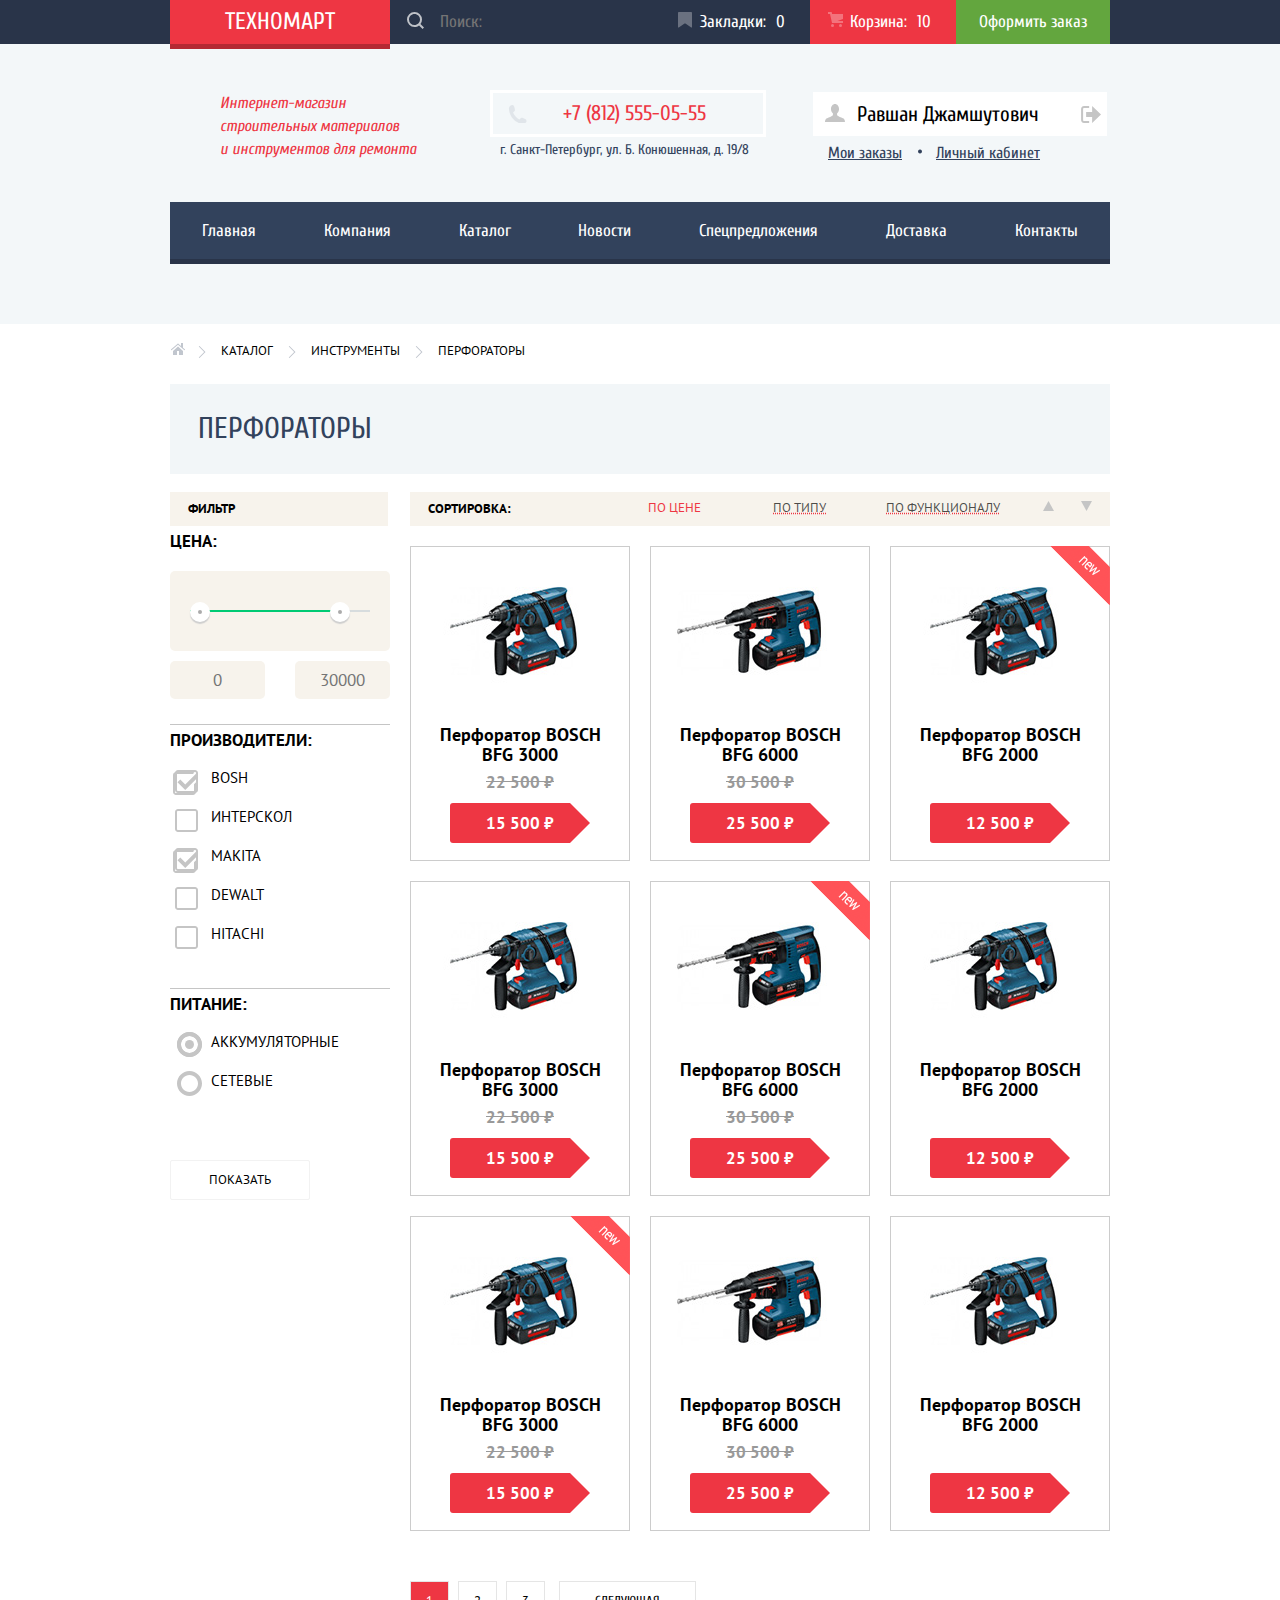
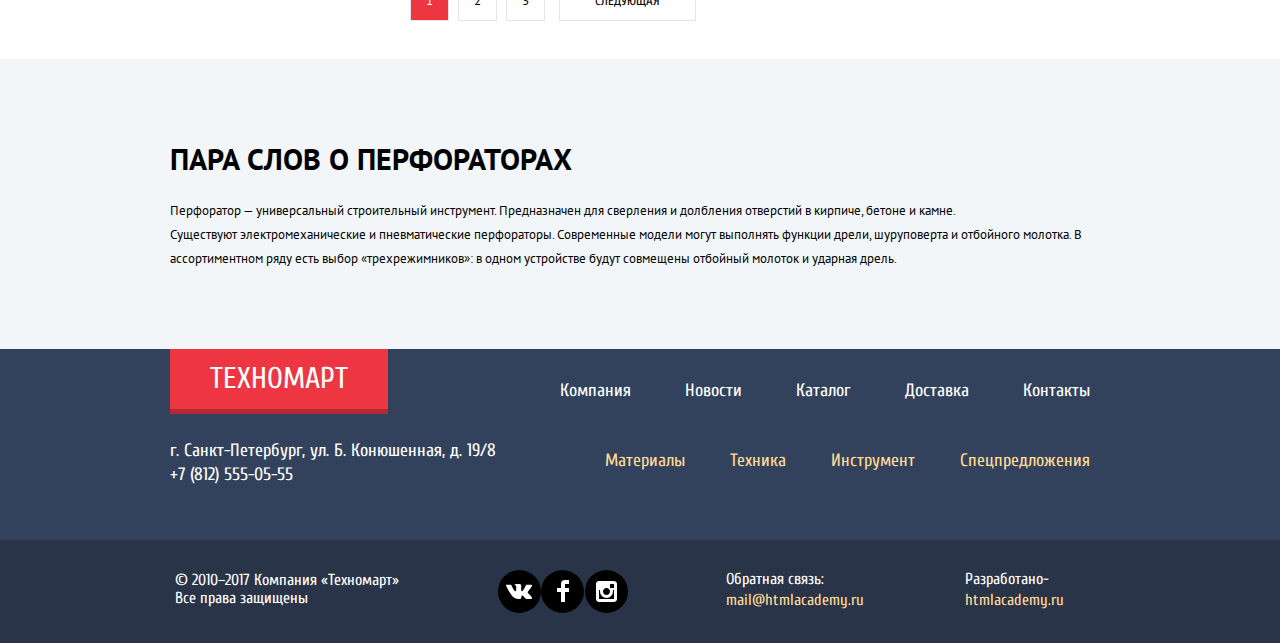
==== catalog.html @ 8fd10f09 "Примерная микросетка" ====
<!DOCTYPE html>
<html lang="ru">
  <head>
    <meta charset="utf-8">
    <title>HTML Academy: Техномарт</title>
    <link href="https://fonts.googleapis.com/css?family=PT+Sans:400,700&subset=cyrillic" rel="stylesheet">
    <link href="https://fonts.googleapis.com/css?family=Cuprum:400,400i,700&subset=cyrillic" rel ="stylesheet">
    <link href="css/normalize.css" rel="stylesheet">
    <link href="css/style.css" rel="stylesheet">
  </head>
  <body>
    <header class="main-header">
      <div class="main-user-navigation">
        <div class="container">
          <div class="main-user-navigation-wrapper">
            <a class="button-logo" href="index.html">Техномарт</a>
            <div class="header-search">
              <form class="user-search" action="https://echo.htmlacademy.ru" method="post">
                <input type="search" name="search" placeholder="Поиск:">
                <button class="search-button" type="submit">
                  <span class="visually-hidden"> Найти</span>
                  <svg xmlns="http://www.w3.org/2000/svg" width="17" height="17" viewBox="0 0 17 17">
                    <path fill="#ffffff" d="M17 15.586l-3.542-3.542A7.465 7.465 0 0 0 15 7.5 7.5 7.5 0 1 0 7.5 15c1.71 0 3.282-.579 4.544-1.542L15.586 17 17 15.586zM2 7.5C2 4.467 4.467 2 7.5 2 10.532 2 13 4.467 13 7.5c0 3.032-2.468 5.5-5.5 5.5A5.506 5.506 0 0 1 2 7.5z"/>
                  </svg>
                </button>         
              </form>
            </div>
            <ul class="user-navigation">
              <li><a class="bookmark" href="#">Закладки:</a></li>
              <li><a class="basket main-basket" href="#">Корзина:</a></li>
              <li><a class="checkout" href="#">Оформить заказ</a></li>
            </ul>
          </div>
        </div>
      </div>
      <div class="container">
        <div class="main-navigation">
          <div class="wrapper">
            <p class="score-title">
              Интернет-магазин строительных материалов<br> и инструментов для ремонта
            </p>
          </div>
          <div class="score-contacts">
            <p class="phone">
              <span>+7 (812) 555-05-55</span>
            </p>
            <p class="address">
              г. Санкт-Петербург, ул. Б. Конюшенная, д. 19/8
            </p>
          </div>
          <div class="user">
            <h2 class="visually-hidden">Личный профиль</h2>
            <div class="user-login">
              <a class="profile" href="#">
              	<span class="icon-profile">
	              	<svg xmlns="http://www.w3.org/2000/svg" width="20" height="18" viewBox="0 0 20 18">
	              		<path fill="#c5c5c5" d="M17.881 14.166c-2.144-.735-4.256-1.666-5.207-2.39-.657-.501-.77-1.618-.517-2.415 1.118-.903 1.864-2.477 
                    1.864-4.278C14.021 2.276 12.221 0 10 0S5.979 2.276 5.979 5.083c0 1.801.746 3.374 1.863 4.277.253.798.141 1.915-.517 
                    2.416-.95.724-3.063 1.654-5.207 2.39S0 18 0 18h20s.025-3.099-2.119-3.834z"/>
	              	</svg>
                </span>
            	  Равшан Джамшутович
        	    </a>
	            <a class="output-profile" href="#">
	              	<span class="visually-hidden">Выход из профиля</span>
	              	<svg xmlns="http://www.w3.org/2000/svg" width="21" height="17" viewBox="0 0 21 17"><g fill="#c5c5c5"><path fill="#c5c5c5" d="M21 8.5L12.125 0v6h-6v5h6v6z"/><path fill="#c5c5c5" d="M3.106 13.952V3.048c.018-.376.171-1.057 1.01-1.057h5.027V0H4.116C1.938 0 1.112 1.81 1.087 3.027v10.946C1.112 15.189 1.938 17 4.116 17h5.027v-1.99H4.116c-.839 0-.992-.683-1.01-1.058z"/></g>
	              	</svg>
	            </a>
	            <ul class="orders">
	              <li class="main-orders"><a href="#">Мои заказы</a></li>
	              <li class="user-cab"><a href="#">Личный кабинет</a></li>
	            </ul>
            </div>
          </div>
        </div>
        <nav>
          <ul class="site-navigation">
            <li><a href="index.html">Главная</a></li>
            <li><a href="#">Компания</a></li>
            <li><a href="catalog.html">Каталог</a></li>
            <li><a href="#">Новости</a></li>
            <li><a href="#">Спецпредложения</a></li>
            <li><a href="#">Доставка</a></li>
            <li><a href="#">Контакты</a></li>
          </ul>
        </nav>
      </div>
    </header>
    <main class="base">
      <div class="container">
        <ul class="breadcrumbs">
          <li>
          	<a class="icon" href="index.html">
          		<span class="visually-hidden">Главная</span>
          		<svg xmlns="http://www.w3.org/2000/svg" width="15" height="12" viewBox="0 0 15 12"><g fill="#C1C6CE"><path d="M3 8v4h4V8h2v4h4V8L8 3.516z"/><path d="M14.831 6.365L13 4.751V0h-2v2.987L8.332.635c-.02-.017-.043-.023-.064-.037a.465.465 0 0 0-.08-.047.551.551 0 0 0-.095-.024C8.062.521 8.032.515 8 .515c-.031 0-.061.006-.092.012a.46.46 0 0 0-.095.025c-.028.011-.053.029-.08.046-.021.014-.045.02-.064.037l-6.498 5.73a.501.501 0 0 0 .33.875.497.497 0 0 0 .331-.125L8 1.677l6.169 5.438a.501.501 0 0 0 .662-.75z"/></g>
          		</svg>
          	</a>
          </li>
          <li>
          	<span>
          		<svg xmlns="http://www.w3.org/2000/svg" width="8" height="12" viewBox="0 0 8 12">
          			<path fill="#C1C6CE" d="M7.237 5.642L1.729.133a.506.506 0 1 0-.716.716L6.163 6l-5.151 5.15a.507.507 0 0 0 
                .716.717l5.509-5.509a.504.504 0 0 0 0-.716z"/>
          		</svg>
          	</span>
          </li>
          <li><a href="catalog.html">Каталог</a></li>
          <li>
          	<span>
          		<svg xmlns="http://www.w3.org/2000/svg" width="8" height="12" viewBox="0 0 8 12">
          			<path fill="#C1C6CE" d="M7.237 5.642L1.729.133a.506.506 0 1 0-.716.716L6.163 6l-5.151 5.15a.507.507 0 0 0 .716.717l5.509-5.509a.504.504 0 0 0 0-.716z"/>
          		</svg>
          	</span>
          </li>
          <li><a href="#">Инструменты</a></li>
          <li>
          	<span>
          		<svg xmlns="http://www.w3.org/2000/svg" width="8" height="12" viewBox="0 0 8 12">
          			<path fill="#C1C6CE" d="M7.237 5.642L1.729.133a.506.506 0 1 0-.716.716L6.163 6l-5.151 5.15a.507.507 0 0 0 .716.717l5.509-5.509a.504.504 0 0 0 0-.716z"/>
          		</svg>
          	</span>
          </li>
          <li class="breadcrumbs-current"><a>Перфораторы</a></li>
        </ul>
        <h1 class="page-title">Перфораторы</h1>
        <section class="sort">
          <h2 class="title-filter">Фильтр</h2>
          <div class="sort-wrapper">
	          <h2 class="title-sort">Сортировка:</h2>
	          <ul class="sort-items">
	            <li class="sort-item current price">По цене</li>
	            <li><a class="sort-item type" href="#">По типу</a></li>
	            <li><a class="sort-item funct" href="#">По функционалу</a></li>
	          </ul>
	          <div class="button-wrapper">
		          <a class="button-back" href="#">
		          	<span class="visually-hidden">По убыванию</span>
		          	<svg xmlns="http://www.w3.org/2000/svg" width="11" height="10" viewBox="0 0 11 10">
		          		<path fill="#c5c5c5" d="M5.5 0L0 10h11z"/>
		          	</svg>
		          </a>
		          <a class="button-next" href="#">
		          	<span class="visually-hidden">По возрастанию</span>
		          	<svg xmlns="http://www.w3.org/2000/svg" width="11" height="10" viewBox="0 0 11 10">
		          		<path fill="#c5c5c5" d="M5.5 10L0 0h11"/>
		          	</svg>
		          </a>
	          </div>
          </div>
        </section>
        <div class="catalog-item-columns">
          <section class="filters">
            <h2 class="visually-hidden">Выбор параметров</h2>
            <form action="https://echo.htmlacademy.ru" method="post">
              <fieldset class="filter-item price">
                <legend>Цена:</legend>
                <div class="range-filter">
                  <div class="range-controls">
                    <div class="scale">
                      <div class="bar" style="margin-left: 0%; width: 80%"></div>
                    </div>
                    <div class="toggle toggle-min"></div>
                    <div class="toggle toggle-max"></div>
                  </div>
                  <div class="price-controls">
                    <label class="min-price"><span class="visually-hidden">от</span><input name="min-price" type="text" placeholder="0"></label>
                    <label class="max-price"><span class="visually-hidden">до</span><input name="max-price" type="text" placeholder="30000"></label>
                  </div>
                </div>
              </fieldset>            
              <fieldset class="filter-item brand">
      					<legend>Производители:</legend>
      					<ul class="filter-brand">
        					<li class="filter-option">
        					  <input class="visually-hidden filter-input filter-input-checkbox " type="checkbox" name="bosh" id="filter-bosh" checked>
        					  <label class="checkbox" for="filter-bosh">Bosh</label>
        					</li>
        					<li class="filter-option">
        					  <input class="visually-hidden filter-input filter-input-checkbox " type="checkbox" name="interscol" id="filter-interscol">
        					  <label class="checkbox" for="filter-interscol">Интерскол</label>
        					</li>
        					<li class="filter-option">
        					  <input class="visually-hidden filter-input filter-input-checkbox " type="checkbox" name="makita" id="filter-makita" checked>
        					  <label class="checkbox" for="filter-makita">Makita</label>
        					</li>
        					<li class="filter-option">
        					  <input class="visually-hidden filter-input filter-input-checkbox " type="checkbox" name="dewalt" id="filter-dewalt">
        					  <label class="checkbox" for="filter-dewalt">Dewalt</label>
        					</li>
        					<li class="filter-option">
        					  <input class="visually-hidden filter-input filter-input-checkbox " type="checkbox" name="hitachi" id="filter-hitachi">
        					  <label class="checkbox" for="filter-hitachi">Hitachi</label>
        					</li>
      					</ul>
    				  </fieldset>
    				  <fieldset class="filter-item">
      					<legend>Питание:</legend>
      					<ul>
        					<li class="filter-option">
        					  <input class="visually-hidden filter-input filter-input-radio" type="radio" name="product-group" value="battery" id="filter-battery" checked>
        					  <label class="radio" for="filter-battery">Аккумуляторные</label>
        					</li>
        					<li class="filter-option">
        					  <input class="visually-hidden filter-input filter-input-radio" type="radio" name="product-group" value="supply" id="filter-supply">
        					  <label class="radio" for="filter-supply">Сетевые</label>
        					</li>
      					</ul>
      					<input class="filter-submit" type="submit" name="send" value="Показать">
    					</fieldset>
            </form>
          </section>      
          <section class="catalog">
            <h2 class="visually-hidden">Список товаров</h2>
            <div class="catalog-items inner">
              <div class="catalog-item">
                <div class="actions">
                    <a href="#" class="buy">Купить</a>
                    <a href="#" class="bookmark">В закладки</a>
                </div>
                <div class="image"><img width="218" height="168" src="img/produkt-1.jpg" alt="Перфоратор BOSCH BFG 3000"></div>
                <div class="title">Перфоратор BOSCH BFG 3000</div>
                <div class="discount">22 500 ₽</div>
                <div class="price">15 500 ₽</div>
              </div>
              <div class="catalog-item">
                <div class="actions">
                    <a href="#" class="buy">Купить</a>
                    <a href="#" class="bookmark">В закладки</a>
                </div>
                <div class="image"><img width="218" height="168" src="img/produkt-2.jpg" alt="Перфоратор BOSCH BFG 6000"></div>
                <div class="title">Перфоратор BOSCH BFG 6000</div>
                <div class="discount">30 500 ₽</div>
                <div class="price">25 500 ₽</div>
              </div>
              <div class="catalog-item last">
                <div class="flag flag-new"><span class="visually-hidden">Новинка</span></div>
                <div class="actions">
                    <a href="#" class="buy">Купить</a>
                    <a href="#" class="bookmark">В закладки</a>
                </div>
                <div class="image"><img width="218" height="168" src="img/produkt-1.jpg" alt="Перфоратор BOSCH BFG 2000"></div>
                <div class="title">Перфоратор BOSCH BFG 2000</div>
                <div class="discount"><span class="visually-hidden">30 500 ₽</span></div>
                <div class="price">12 500 ₽</div>
              </div>
              <div class="catalog-item">
                <div class="actions">
                    <a href="#" class="buy">Купить</a>
                    <a href="#" class="bookmark">В закладки</a>
                </div>
                <div class="image"><img width="218" height="168" src="img/produkt-1.jpg" alt="Перфоратор BOSCH BFG 3000"></div>
                <div class="title">Перфоратор BOSCH BFG 3000</div>
                <div class="discount">22 500 ₽</div>
                <div class="price">15 500 ₽</div>
              </div>
              <div class="catalog-item">
                <div class="flag flag-new"><span class="visually-hidden">Новинка</span></div>
                <div class="actions">
                    <a href="#" class="buy">Купить</a>
                    <a href="#" class="bookmark">В закладки</a>
                </div>
                <div class="image"><img width="218" height="168" src="img/produkt-2.jpg" alt="Перфоратор BOSCH BFG 6000"></div>
                <div class="title">Перфоратор BOSCH BFG 6000</div>
                <div class="discount">30 500 ₽</div>
                <div class="price">25 500 ₽</div>
              </div>
              <div class="catalog-item last">
                <div class="actions">
                    <a href="#" class="buy">Купить</a>
                    <a href="#" class="bookmark">В закладки</a>
                </div>
                <div class="image"><img width="218" height="168" src="img/produkt-1.jpg" alt="Перфоратор BOSCH BFG 2000"></div>
                <div class="title">Перфоратор BOSCH BFG 2000</div>
                <div class="discount"><span class="visually-hidden">30 500 ₽</span></div>
                <div class="price">12 500 ₽</div>
              </div>
              <div class="catalog-item">
                <div class="flag flag-new"><span class="visually-hidden">Новинка</span></div>
                <div class="actions">
                    <a href="#" class="buy">Купить</a>
                    <a href="#" class="bookmark">В закладки</a>
                </div>
                <div class="image"><img width="218" height="168" src="img/produkt-1.jpg" alt="Перфоратор BOSCH BFG 3000"></div>
                <div class="title">Перфоратор BOSCH BFG 3000</div>
                <div class="discount">22 500 ₽</div>
                <div class="price">15 500 ₽</div>
              </div>
              <div class="catalog-item">
                <div class="actions">
                    <a href="#" class="buy">Купить</a>
                    <a href="#" class="bookmark">В закладки</a>
                </div>
                <div class="image"><img width="218" height="168" src="img/produkt-2.jpg" alt="Перфоратор BOSCH BFG 6000"></div>
                <div class="title">Перфоратор BOSCH BFG 6000</div>
                <div class="discount">30 500 ₽</div>
                <div class="price">25 500 ₽</div>
              </div>
              <div class="catalog-item last">
                <div class="actions">
                    <a href="#" class="buy">Купить</a>
                    <a href="#" class="bookmark">В закладки</a>
                </div>
                <div class="image"><img width="218" height="168" src="img/produkt-1.jpg" alt="Перфоратор BOSCH BFG 2000"></div>
                <div class="title">Перфоратор BOSCH BFG 2000</div>
                <div class="discount"><span class="visually-hidden">30 500 ₽</span></div>
                <div class="price">12 500 ₽</div>
              </div>
              <div class="pagination">
                <h2 class="visually-hidden">Номера страниц</h2>
                <ul class="pagination-list">
                  <li class="pagination-item pagination-item-current"><a>1</a></li>
                  <li class="pagination-item"><a href="#">2</a></li>
                  <li class="pagination-item"><a href="#">3</a></li>
                  <li class="pagination-item button"><a href="#">Следующая</a></li>
                </ul>
              </div>
            </div>
          </section>
        </div>
      </div>

      <section class="info-tools">
        <div class="container">
          <h2 class="title-info-tools">Пара слов о перфораторах</h2>
          <p>Перфоратор — универсальный строительный инструмент. Предназначен для сверления и долбления отверстий в кирпиче, бетоне и камне.<br>
              Существуют электромеханические и пневматические перфораторы. Современные модели могут выполнять функции дрели, шуруповерта и отбойного молотка. В<br> 
              ассортиментном ряду есть выбор «трехрежимников»: в одном устройстве будут совмещены отбойный молоток и ударная дрель.
          </p>
        </div>
      </section>
    </main>

    <footer class="main-footer">
      <div class="container">
        <div class="footer-navigation">
          <div class="footer-wrapper">
            <a class="button-logo footer">Техномарт</a>
            <ul class="footer-site-navigation">
              <li><a href="#">Компания</a></li>
              <li><a href="#">Новости</a></li>
              <li><a href="catalog.html">Каталог</a></li>
              <li><a href="#">Доставка</a></li>
              <li><a href="#">Контакты</a></li>
            </ul>
          </div>
          <div class="footer-wrapper">
            <p class="footer-contacts">
              г. Санкт-Петербург, ул. Б. Конюшенная, д. 19/8<br>
              +7 (812) 555-05-55
            </p>
            <ul class="footer-catalog-navigation">
              <li><a href="#">Материалы</a></li>
              <li><a href="#">Техника</a></li>
              <li><a href="#">Инструмент</a></li>
              <li><a href="#">Спецпредложения</a></li>
            </ul>
          </div>
        </div>
      </div>
      <div class="footer-item">
        <div class="container">
          <div class="footer-index-columns">
            <div class="footer-copyright">
              <p>© 2010–2017 Компания «Техномарт»<br>
                Все права защищены
              </p>
            </div>
            <div class="footer-social">
              <ul>
                <li>
                  <a class="social-button" href="#"><span class="visually-hidden">Вконтакте</span>
                    <svg xmlns="http://www.w3.org/2000/svg" width="26" height="15" viewBox="0 0 26 15"><path fill="#FFF" d="M16.138 11.51c.956-.309 2.18 2.04 3.483 2.939.978.681 1.727.534 1.727.534l3.473-.05s1.815-.112.957-1.554c-.071-.12-.503-1.069-2.585-3.022-2.177-2.043-1.882-1.712.739-5.244 1.597-2.153 2.236-3.468 2.036-4.028-.192-.539-1.365-.399-1.365-.399L20.69.713c-.381.001-.704.119-.851.515-.003.004-.621 1.666-1.445 3.079-1.741 2.989-2.436 3.148-2.724 2.961-.661-.433-.494-1.737-.494-2.664 0-2.897.432-4.105-.846-4.417-.427-.104-.739-.172-1.828-.182-1.392-.021-2.574 0-3.244.329-.445.223-.786.712-.579.74.26.035.843.16 1.155.586.401.552.389 1.789.389 1.789s.229 3.411-.54 3.834c-.528.29-1.25-.302-2.803-3.016-.793-1.388-1.392-2.922-1.392-2.922s-.116-.285-.326-.441c-.25-.185-.6-.244-.6-.244L.848.684S.29.7.085.946c-.182.218-.015.668-.015.668s2.909 6.881 6.203 10.347c3.02 3.182 6.452 2.971 6.452 2.971h1.555s.469-.054.709-.312c.224-.24.214-.691.214-.691s-.031-2.109.935-2.419z"/></svg>
                  </a>
                </li>
                <li>
                  <a class="social-button" href="#"><span class="visually-hidden">Фейсбук</span>
                    <svg xmlns="http://www.w3.org/2000/svg" width="12" height="22" viewBox="0 0 12 22"><path fill="#FFF" d="M12 4V0H8a4 4 0 0 0-4 4v4H0v4h4v10h4V12h4V8H8V4h4z"/></svg>
                  </a>
                </li>
                <li>
                  <a class="social-button" href="#"><span class="visually-hidden">Инстаграм</span>
                    <svg xmlns="http://www.w3.org/2000/svg" width="21" height="21" viewBox="0 0 21 21"><path fill="#FFF" d="M18 0H3C1.35 0 0 1.35 0 3v15c0 1.65 1.35 3 3 3h15c1.65 0 3-1.35 3-3V3c0-1.65-1.35-3-3-3zm-7.5 7c1.93 0 3.5 1.57 3.5 3.5S12.43 14 10.5 14 7 12.43 7 10.5 8.57 7 10.5 7zM18 18H3V9h1.181A6.504 6.504 0 0 0 4 10.5a6.5 6.5 0 1 0 13 0 6.45 6.45 0 0 0-.181-1.5H18v9zm0-11h-4V3h4v4z"/></svg>
                  </a>
                </li>
              </ul>
            </div>
            <div class=" footer-feedback">
              <span>Обратная связь:</span>
              <a href="mail@htmlacademy.ru">mail@htmlacademy.ru</a>
            </div>
            <div class="footer-develop">
              <span>Разработано-</span>
              <a href="htmlacademy.ru">htmlacademy.ru</a>
            </div>
          </div>
        </div>
      </div>
    </footer>
      <section class="modal modal-choice">
      	<div class="modal-choice-wrapper">
	        <h2 class="title-choice">Товар добавлен в корзину</h2>
	        <div class="modal-choice-button">
	          <a class="button check" href="#">Оформить заказ</a>
	          <a class="button continue" href="#">Продолжить покупки</a>
	        </div>
        </div>
        <button class="modal-close" type="button">
          <span class="visually-hidden">Закрыть</span>
        </button>
      </section>
  </body>
</html>
---- css/style.css ----
body {
  margin: 0;
  padding: 0;
  font-family: "PT Sans",Arial, sans-serif;
  font-size: 13px;
  line-height: 24px;
  color: #000000;
  font-weight: 400;
  font-style: normal;
  background-color: #ffffff;
}

a {
  text-decoration: none;
  color: #ffffff;
}

img {
  max-width: 100%;
  height: auto;
}

.button {
  font-family: "Cuprum", Arial, sans-serif;
  font-weight: 400;
  font-style: normal;
  font-size: 14px;
  line-height: 18px;
  text-transform: uppercase;
  background-color: rgb(238, 54, 67);
  color: #ffffff;
}

.button:hover,
.button:focus {
 background-color: rgb(202, 44, 55);
}

.button:active {
  background-color: rgb(186, 39, 50);
}

.visually-hidden:not(:focus):not(:active),
input[type="checkbox"].visually-hidden,
input[type="radio"].visually-hidden {
  position: absolute;
  width: 1px;
  height: 1px;
  margin: -1px;
  border: 0;
  padding: 0;
  white-space: nowrap;
  clip-path: inset(100%);
  clip: rect(0 0 0 0);
  overflow: hidden;
}

.main-header {
  display: flex;
  flex-wrap: wrap;
  font-family: "Cuprum", Arial, sans-serif;
  font-weight: 400;
  font-style: normal;
  background-color: rgb(243, 247, 249);
  width: 100%;
}

.main-user-navigation {
  background-color: rgb(41, 52, 73);
  width: 100%;
  margin-bottom: 10px;
}

.container {
  width: 940px;
  margin: 0 auto;
  padding: 0 10px;
}

.main-user-navigation-wrapper {
  display: flex;
  justify-content: space-between;
}

.main-header ul {
  list-style: none;
}

.button-logo {
  max-width: 220px;
  margin: 0;
  padding: 10px 55px;
  font-size: 24px;
  line-height: 24px;
  color: #ffffff;
  background-color: rgb(238, 54, 67);
  box-shadow: 0 5px 0 rgb(181, 41, 51);
  vertical-align: middle;
  text-transform: uppercase;
}

.button-logo:hover,
.button-logo:focus {
  background-color: rgb(202, 44, 55);
}

.button-logo:active {
  background-color: rgb(186, 39, 50);
}

.header-search {
  display: flex;
  margin: 0;
  padding: 0;
  max-width: 270px;
  max-height: 41px;
  background-color: rgb(41, 52, 73);
  color: #ffffff; 
  cursor: pointer;
}

.user-search {
  position: relative;
  cursor: pointer;
}

.header-search input {
  position: absolute;
  top: 0;
  left: -135px;
  width: 270px;
  padding-top: 13px;
  padding-bottom: 13px;
  padding-left: 50px;
  font-size: 17px;
  line-height: 18px;
  color: #ffffff;
  background-color: rgb(41, 52, 73);
  border: none;
  box-sizing: border-box;
}

.search-button {
  position: absolute;
  top: 0;
  left: -135px;
  width: 50px;
  height: 44px;
  padding-top: 1px;
  background-color: rgb(41, 52, 73);
  border: none;
  opacity: 0.7;  
}

.search-button:hover,
.header-search input:hover {
   background-color: rgb(33, 42, 58);
   color: #ffffff;
   opacity: 1;
}

input:focus + button,
input:focus + button path,
.header-search input:focus {
  background-color: rgb(255, 255, 255);
  color: #000000;
  fill: red;
}

.user-navigation {
  display: flex;
  justify-content: space-between;
  width: 450px;
  margin: 0;
  padding: 0;
}

.user-navigation a {
  display: block;
  font-size: 17px;
  line-height: 18px;
  padding: 13px 25px;
  background-color: rgb(41, 52, 73)
  color: #ffffff;
}

.user-navigation a:hover {
  background-color: rgb(33, 42, 58)
}

.user-navigation a:active {
  opacity: 0.4;
}

.user-navigation .bookmark,
.user-navigation .basket {
  position: relative;
  padding-left: 40px;
}

.bookmark::before {
  content: "";
  position: absolute;
  top: 12px;
  left: 18px;
  width: 16px;
  height: 18px;
  background-image: url("../img/icon-bookmark.svg");
  background-repeat: no-repeat;
  background-position: 0 0;
  opacity: 0.3;
}

.bookmark:hover::before {
  opacity: 1;
}

.bookmark::after {
  content: "0";
  padding-left: 10px;
}

.basket::before {
  content: "";
  position: absolute;
  top: 12px;
  left: 18px;
  width: 16px;
  height: 18px;
  background-image: url("../img/icon-cart.svg");
  background-repeat: no-repeat;
  background-position: 0 0;
  opacity: 0.3;
}

.basket:hover::before {
  opacity: 1;
}

.basket::after {
  content: "0";
  padding-left: 10px;
}

.user-navigation .main-basket {
  background-color: rgb(238, 54, 67);
}

.user-navigation .main-basket::after {
  content: "10";
}

.user-navigation .checkout {
  padding: 13px 23px;
  background-color: rgb(99, 166, 62);
}

.user-navigation .checkout:hover,
.user-navigation .checkout:focus {
  background-color: rgb(95, 187, 45);
}

.user-navigation .checkout:active {
  opacity: 0.4;
}

.main-navigation {
  display: flex;
  justify-content: space-between;
  flex-wrap: wrap;
  margin: 0 auto;
  padding: 0; 
  margin-bottom: 40px; 
}

.wrapper,
.score-contacts,
.user {
  position: relative;
  width: 310px;
  padding: 54px 0;
}

.score-title {
  position: absolute;
  top: 2px;
  left: 30px;
  width: 210px;
  padding: 20px 20px;
  font-size: 16px;
  line-height: 23px;
  color: rgb(238, 54, 67);
  font-style: italic;
}

 .phone {
  position: absolute;
  top: 15px;
  left: 5px;
  width: 270px;
  padding: 10px 0; 
  font-size: 21px;
  line-height: 21px;
  color: rgb(238, 54, 67);
  border: 3px solid #ffffff;
}

.phone span {
  position: relative;
  width: 270px;
  padding-left: 70px;
}

.phone::before {
  content: "";
  position: absolute;
  top: 12px;
  left: 15px;
  width: 20px;
  height: 18px;
  background-image: url("../img/icon-phone.svg");
  background-repeat: no-repeat;
  background-position: 0 0;
  opacity: 0.3;
}

 .address {
  position: absolute;
  top: 70px;
  left: 15px;
  font-size: 14px;
  line-height: 24px;
  color: rgb(50, 66, 92);
}

.user a {
  font-size: 21px;
  line-height: 21px;
  color: #000000;
  background-color: #ffffff;
}

.entrance {
  position: absolute;
  top: 50px;
  right: 152px;  
}

.entrance a {
  position: relative;
  width: 120px;
  padding: 12px 21px;
  padding-left: 30px;
}

.entrance.input-profile {
  position: absolute;
  top: 16px;
  left: 15px;
  width: 21px;
  height: 17px;
}

.entrance a:hove::before,
.entrance a:focus::before {
  opacity: 0;
}

.check-in a {
  position: absolute;
  top: 34px;
  left: 162px;
  width: 110px;
  padding: 13px 20px;
}

.entrance a:hover,
.check-in a:hover,
.entrance a:focus,
.check-in a:focus {
  color: rgb(238, 54, 67);
}

.user a:active {
color: rgba(0, 0, 0, 0.7);
}

.user-login {
  position: absolute;
  top: 40px;
  left: 13px;
  width: 300px;
  padding: 10px 0;
}

.profile {
  position: relative;
  width: 300px;
  padding: 10px 0;
  padding-left: 44px;
  padding-right: 68px; 
}

.icon-profile { 
  position: absolute;
  top: 12px;
  left: 12px;
  width: 20px;
  height: 18px;
}

.output-profile {
  position: absolute;
  top: 12px;
  right: 12px;
  width: 21px;
  height: 17px;
}

.icon-profile:hover path,
.icon-profile:focus path,
.output-profile:hover path,
.output-profile:focus path, 
.input-profile:hover path,
.input-profile:focus path {
  fill: #000000;
}

.profile:hover,
.profile:focus {
  color: #000000;
}

.orders {
  position: relative;
  width: 240px;
  padding: 10px 0;
}

.main-orders {
  position: absolute;
  top: 0;
  left: 15px;
  width: 77px;
}

.main-orders a {
  position: relative;
}

.main-orders a::after {
  content: "";
  position: absolute;
  top: 5px;
  left: 90px;
  width: 4px;
  height: 5px;
  background: url("../img/point.png") no-repeat 0 0;
}

.user-cab {
  position: absolute;
  top: 0;
  left: 123px;
  width: 105px;
}

.orders a {
  font-size: 16px;
  line-height: 18px;
  text-decoration: underline;
  color: rgb(50, 66, 92);
  background-color: rgb(243, 247, 249);
}

.orders a:hover,
.orders a:focus {
  color: rgb(238, 54, 67);
}

.orders a:active {
  color: rgb(50, 66, 92);
  opacity: 0.7;
}

.site-navigation {
  display: flex;
  justify-content: space-between;
  margin-bottom: 65px;
  padding: 0;
  background-color: rgb(50, 66, 92);
  box-shadow: 0 5px 0 rgb(41, 52, 73);
}

.site-navigation a {
  display: block;
  margin: 0;
  padding: 20px 32px; 
  text-align: left;
  font-size: 17px;
  line-height: 17px;
  color: #ffffff;
}

.site-navigation a:hover,
.site-navigation a:focus {
  background-color: rgb(41, 52, 73);
}

.site-navigation a:active {
  opacity: 0.5;
}

.base {
  width: 100%;
  background-color:#ffffff;
}

.base ul {
  list-style: none;
}

.breadcrumbs {
  display: flex;
  justify-content: flex-start;
  flex-wrap: wrap;
  width: 940px;
  margin: 0 auto;
  padding: 18px 0;
}

.breadcrumbs a {
  display: block;
  padding: 0 15px;
  font-size: 13px;
  line-height: 18px;
  text-transform: uppercase;
  color: #000000;
}

.breadcrumbs .icon {
  padding-left: 0;
  padding-right: 13px;
}

.base h1 {
  margin: 0 auto;
  padding: 0;
  padding: 30px 0;
  padding-left: 28px;
  margin-bottom: 18px;
  font-family: "Cuprum", Arial, sans-serif;
  font-weight: 400;
  font-style: normal;
  font-size: 30px;
  line-height: 30px;
  color: rgb(50, 66, 92);
  text-transform: uppercase;
  background-color: rgb(242, 246, 248);
}

.catalog-item-columns {
  display: flex;
  justify-content: space-between;
  margin: 0;
  padding: 0;
}

.catalog {
  margin: 0;
  padding: 0;
  margin-bottom: 38px;
}

.catalog-items {
  display: flex;
  flex-wrap: wrap;
  width: 100%;
  margin: 0;
  padding: 0;
  background-color: #ffffff;
}

.catalog-items.inner {
  width: 700px;
  margin: 0;
  padding: 0;
  margin-top: 20px;
}

.catalog-item {
  margin: 0;
  padding: 0;
  position: relative;
  display: inline-block;
  width: 218px;
  margin-right: 20px;
  margin-bottom: 20px;
  border: 1px solid #ccc;
  line-height: 20px;
  font-weight: bold;
  text-align: center;
  background-color: #ffffff;
}

.catalog-item.last {
  margin-right: 0;
}

.catalog-item .flag {
  position: absolute;
  top: -1px;
  right: -1px;
  width: 60px;
  height: 60px;
  text-indent: -1000px;
  overflow: hidden;
   z-index: 20;
}

.catalog-item .flag-new {
  background: url("../img/flag.png") no-repeat 0 0;
}

.catalog-item .actions {
  position:absolute;
  top: 0;
  left: 0;
  width: 218px;
  height: 88px;
  padding: 40px 0;
  background-color: rgba(255, 255, 255, 0.9);
  z-index: 10;
}

.catalog-item .actions .buy,
.catalog-item .actions .bookmark {
  display: block;
  width: 129px;
  margin: 0 auto;
  margin-bottom: 7px;
  padding: 7px 0;
  border: 3px solid #63a63e;
  border-bottom-color: #367315;
  background-color: #63a63e;
  color: white;
  font-size: 14px;
  font-weight: normal;
  font-family: "Cuprum", sans-serif;
  line-height: 18px;
  text-decoration: none;
  text-transform: uppercase;
  border-radius: 3px;
}

.catalog-item .actions .bookmark {
  color: #32425c;
  background: white;
  border-bottom-color: #63a63e;
}

.catalog-item .actions {
  display: none;
}

.catalog-item:hover .actions {
  display: block;
}

.catalog-item .image {
  width: 218px;
  height: 168px;
}

.catalog-item .image img {
  max-width: 100%;
}

.catalog-item .title {
  min-height: 40px;
  padding: 0 25px;
  margin-top: 10px;
  margin-bottom: 15px;
  font-size: 18px;
  line-height: 20px;
  font-weight: 700;
}

.catalog-item .discount {
  min-height: 20px;
  margin-top: -7px;
  margin-bottom: 10px;
  font-size: 17px;
  line-height: 18px;
  font-weight: 700;
  color: #999999;
  text-decoration: line-through;
}

.catalog-item .price {
  position: relative;
  width: 80px;
  margin: 0 auto;
  margin-bottom: 17px;
  padding: 11px 30px;
  font-size: 17px;
  line-height: 18px;
  font-weight: 700;
  color: white;
  background: #ee3643;
  border-radius: 3px;
}

.catalog-item .price::after {
  content: "";
  position: absolute;
  top: 0;
  right: -20px;
  width: 0;
  height: 0;
  border: 20px solid white;
  border-left-color: #ee3643;
}

.sort {
  display: flex;
  justify-content: space-between;
  margin: 0 auto;
  padding: 0;
}

.sort h2 {
  margin: 0;
  font-size: 13px;
  line-height: 18px;
  text-transform: uppercase;
  color: #000000; 
}

.title-filter {
  width: 200px;
  margin: 0;
  padding: 8px 0;
  padding-left: 18px;
  background-color: rgb(247, 243, 236);
}

.sort-wrapper {
  display: flex;
  justify-content: space-between;
  position: relative;
  width: 700px;
  background-color: rgb(247, 243, 236);
}

.title-sort {
  margin: 0;
  padding: 8px 0;
  padding-left: 18px;
  padding-right: 105px;
}

.sort-items {
  display: flex;
  flex-wrap: wrap;
  width: 355px;
  margin: 0;
  padding: 0;
}

.sort-item {
  font-size: 13px;
  line-height: 18px;
  color: rgba(0, 0, 0, 0.7);
  text-transform: uppercase;
  text-decoration: underline;
  text-decoration-color: rgb(238, 54, 67);
  text-decoration-style: dotted;
}

.sort-item.price  {
  position: absolute;
  top: 7px;
  left: 238px; 
}

.sort-item.type {
  position: absolute;
  top: 7px;
  right: 284px;
}

.sort-item.funct {
  position: absolute;
  top: 7px;
  right: 110px;
}

.sort-item:focus,
.sort-item:hover {
  color: #000000;
}

.sort-item.current { 
  font-size: 13px;
  line-height: 18px;
  text-transform: uppercase;
  color: rgb(238, 54, 67);
  text-decoration: none;
}

.button-wrapper {
  display: flex;
  justify-content: space-around;
  width: 75px;
  padding: 3px 5px;
}

.button-wrapper a:hover path,
.button-wrapper a:focus path {
  fill: #231f20;
}

.button-wrapper a:active path {
  fill: #ee3643;
}
  
.filter-item {
  width: 220px;
  margin: 0;
  padding: 0;
  border: none;
}

.filter-item.price,
.filter-item.brand {
  padding-bottom: 25px;
  border-bottom: 1px solid #c5c5c5;
}

.filters legend,
.filters h3 {
  font-weight: 700;
  font-style: normal;
  font-size: 17px;
  line-height: 30px;
  text-transform: uppercase;
  color: #000000;
}

.filters legend {
  margin-top: 13px;
}

.range-filter {
  width: 220px;
  margin-top: 15px;
}

.range-controls {
  position: relative;
  height: 41px;
  margin-bottom: 15px;
  padding-top: 39px;
  padding-right: 20px;
  padding-left: 20px;
  background-color: #f7f3ec; 
  border-radius: 5px;
}

.range-controls .scale {
  height: 2px;
  background: #d7dcde;
}

.range-controls .bar {
  width: 70%;
  height: 2px;
  background: #00ca74;
}

.range-controls .toggle {
  position: absolute;
  top: 31px;
  left: 0;
  width: 4px;
  height: 4px;
  padding: 0;
  border: 8px solid #ffffff;
  background-color: #ababab;
  box-shadow: 0 2px 1px 0 #cfcfcf;
  border-radius: 50%;
  cursor: pointer;
}

.range-controls .toggle-min {
  left: 20px;
}

.range-controls .toggle-max {
  left: 160px;
}

.price-controls {
  display: flex;
  justify-content: space-between;
  margin-top: -5px;
  font-size: 0;
}

.price-controls input {
  width: 75px;
  padding: 10px 10px;
  margin-left: 0;
  font-size: 17px;
  line-height: 18px;
  text-align: center;
  color: #000000;
  border: none;
  border-radius: 5px;
  background: #f7f3ec;
}

.price-controls input::after {
  content: "-";
}

.filter ul {
  padding: 0;
  margin: 0;
  list-style: none;
  line-height: 18px;
}

.filter-option {
  margin-bottom: 19px;
  padding-left: 1px;
}

.filter-option label {
  position: relative;
  display: block;
  cursor: pointer;
  user-select: none;
}

.filter-input-checkbox + label::before {
  content: "";
  position: absolute;
  left: -36px;
  top: 2px;
  width: 27px;
  height: 23px;
  background-image: url("../img/checkbox-off.svg");
  background-repeat: no-repeat;
  background-position: 0 0;
}

.filter-input-checkbox + label:hover::before,
.filter-input-checkbox + label:focus::before {
  background-image: url("../img/checkbox-off-off.svg");
  background-repeat: no-repeat;
  background-position: 0 0;
}

.filter-input-checkbox:disabled + label::before,
 .filter-input-checkbox:disabled + label::after {
  opacity: 0.7;
}

.filter-input-checkbox:checked + label::after {
  content: "";
  position: absolute;
  top: 4px;
  left: -38px;
  width: 23px;
  height: 23px;
  background-image: url("../img/checkbox-on.svg");
  background-repeat: no-repeat;
  background-position: 0 0;
}

.filter-input-checkbox:checked + label:hover::after,
.filter-input-checkbox:checked + label:focus::after {
  background-image: url("../img/checkbox-on-on.svg");
  background-repeat: no-repeat;
  background-position: 0 0;
}

.filter-input-radio + label::before {
  content: "";
  position: absolute;
  left: -34px;
  top: 0;
  width: 25px;
  height: 25px;
  background-image: url("../img/radio-off.svg");
  background-repeat: no-repeat;
  background-position: 0 0;
}

.filter-input-radio + label:hover::before,
.filter-input-radio + label:focus::before {
  background-image: url("../img/radio-off-off.svg");
  background-repeat: no-repeat;
  background-position: 0 0;
}

.filter-input-radio:disabled + label::after,
 .filter-input-radio:disabled + label::before {
  opacity: 0.7;
}

.filter-input-radio:checked + label::after {
  content: "";
  position: absolute;
  top: 0;
  left: -34px;
  width: 25px;
  height: 25px;
  background-image: url("../img/radio-on.svg");
  background-repeat: no-repeat;
  background-position: 0 0;
}

.filter-input-radio:checked + label:hover::after,
.filter-input-radio:checked + label:focus::after {
  background-image: url("../img/radio-on-on.svg");
  background-repeat: no-repeat;
  background-position: 0 0;
}

.checkbox,
.radio {
  font-size: 15px;
  line-height: 20px;
  text-transform: uppercase;
  color: #000000; 
}

.filter-submit {
  width: 140px;
  margin: 0;
  padding: 0;
  margin-top: 50px;
  margin-left: 0px;
  padding: 10px 0;
  font-size: 13px;
  line-height: 18px;
  text-transform: uppercase;
  color: #000000;
  background-color: #ffffff;
  border: 1px solid #f2f2f2;
  border-radius: 2px;
}

.avantages {
  display: flex;
  flex-wrap: wrap;
  margin: 0;
  margin-top: 54px;
  margin-bottom: 55px;
  padding: 0;
}

.category {
  position: relative;
  display: inline-block;
  font-family: "Cuprum", Arial, sans-serif;
  font-weight: 400;
  font-style: normal;
  color: #ffffff;
  width: 300px;
}

.category h3 {
  display: block;
  font-size: 24px;
  line-height: 30px;
  font-weight: 700;
  margin-top: 22px;
  margin-left: 22px;
}

.category a {
  position: absolute;
  bottom: 20px;
  left: 24px;
  width: 135px;
  text-align: center;
  background-color: rgba(0, 0, 0, 0.1);
}

.category a:hover,
.category a:focus {
  background-color: rgba(0, 0, 0, 0.2);
}

.category a:active {
  background-color: rgba(0, 0, 0, 0.3);
}

.category.materials {
  height: 123px;
  margin: 0;
  background-color: rgb(255, 191, 71);
  order: 1;
}

.button.materials {
  display: block;
  padding: 10px 0;
  background-color: rgb(229, 172, 69);
}

.button.materials::after {
  content: "";
  position: absolute;
  left: 190px;
  bottom: 0;
  width: 50px;
  height: 70px;
  background: url(../img/icon-1.svg) no-repeat 0 0;
}

.materials .flag {
  position: absolute;
  top: 0;
  right: 0;
  width: 60px;
  height: 60px;
  text-indent: -1000px;
  overflow: hidden;
  z-index: 20;
}

.materials .flag-new {
  background: url("../img/flag.png") no-repeat 0 0;
}

.category.tool {
  height: 123px;
  margin-left: 20px;
  background-color: rgb(59, 188, 227);
  order: 2;
}

.button.tool {
  display: block;
  padding: 10px 0;
  background-color: rgb(53, 169, 204);
}

.button.tool::after {
  content: "";
  position: absolute;
  left: 170px;
  bottom: 0;
  width: 80px;
  height: 70px;
  background: url(../img/icon-2.svg) no-repeat 0 0;
}

.category.equipment {
  height: 123px;
  margin-left: 20px;
  background-color: rgb(220, 145, 216);
  order: 3
}

.button.equipment {
  display: block;
  padding: 10px 0;
  background-color: rgb(198, 130, 194);
}

.button.equipment::after {
  content: "";
  position: absolute;
  left: 167px;
  bottom: 0;
  width: 80px;
  height: 70px;
  background: url(../img/icon-3.svg) no-repeat 0 0;
}

.category-wrapper {
  display: flex;
  flex-direction: column;
  width: 300px;
  margin-top: 20px;
  margin-left: 20px;
  order: 5;
}

.category.discounts {
  height: 123px;
  margin-bottom: 20px;
  background-color: rgb(142, 215, 143);
}

.button.discounts {
  display: block;
  padding: 10px 0;
  background-color: rgb(128, 193, 128);
}

.button.discounts::after {
  content: "";
  position: absolute;
  left: 170px;
  bottom: 5px;
  width: 80px;
  height: 70px;
  background: url(../img/icon-4.svg) no-repeat 0 0;
}

.category.delivery {
  width: 300px;
  height: 123px;
  background-color: rgb(255, 192, 71);
}

.button.delivery {
  display: block;
  padding: 10px 0;
  background-color: rgb(229, 172, 64);
}

.button.delivery::after {
  content: "";
  position: absolute;
  left: 167px;
  bottom: 0;
  width: 80px;
  height: 70px;
  background: url(../img/icon-5.svg) no-repeat 0 0;
}

.slider-content {
  display: flex;
  flex-wrap: wrap;
  width: 620px;
  height: 266px;
  margin-top: 20px;
  font-family: "Cuprum", Arial, sans-serif;
  font-weight: 400;
  font-style: normal;
  color: #ffffff;
  order: 4;
}

.slider.visually {
  position: relative;
}

.slider.visually h3 {
  position: absolute;
  top: -12px;
  left: 22px;
  font-size: 36px;
  line-height: 36px;
  font-weight: 700;
  text-transform: uppercase;
}

.slider.visually img {
  display: block;
  position: relative;
}

.slider.title::before {
  content: "";
  position: absolute;
  top: 196px;
  left: 273px;
  width: 10px;
  height: 10px;
  background: url("../img/slider.png");
}

.slider-second.title::before {
  content: "";
  position: absolute;
  top: 196px;
  left: 273px;
  width: 10px;
  height: 10px;
  background: url("../img/slider-indicator.png");
}

.slider.title::after {
  content: "";
  position: absolute;
  top: 196px;
  left: 293px;
  width: 10px;
  height: 10px;
  background: url("../img/slider-indicator.png");
}

.slider-second.title::after {
  content: "";
  position: absolute;
  top: 196px;
  left: 293px;
  width: 10px;
  height: 10px;
  background: url("../img/slider.png");
}

.slider.visually p {
  position: absolute;
  top: 42px;
  left: 24px;
  font-size: 18px;
  line-height: 24px;
}

.slider.visually a {
  position: absolute;
  bottom: 20px;
  left: 25px;
  width: 195px;
  text-align: center;
}

 .button.open {
  position: absolute;
  bottom: 10px;
  left: 0;
  width: 190px;
  padding: 10px 0;
}

.slider-next::before {
  content: "";
  position: absolute;
  bottom: 0;
  left: 5px;
  width: 20px;
  height: 40px;
  background: url("../img/icon-left.svg") no-repeat 0 0;
}

.slider-back::before {
  content: "";
  position: absolute;
  bottom: 0;
  right: 5px;
  width: 20px;
  height: 40px;
  background: url("../img/icon-right.svg") no-repeat 0 0;
}

 .slider.visually .slider-back {
  position: absolute;
  bottom: 110px;
  right: 20px;
  border: 0;
  color: rgba(0, 0, 0, 0);
  background-color: rgba(0, 0, 0, 0);
}

.slider.visually .slider-next {
  position: absolute;
  bottom: 110px;
  left: 20px;
  border: 0;
  color: rgba(0, 0, 0, 0);
  background-color: rgba(0, 0, 0, 0);
}

.slider.hidden {
  display: none;
}

.popular-goods,
.brands {
  display: flex;
  flex-wrap: wrap; 
}

.popular-items,
.popular-brands {
  display: block;
  position: relative;
  width: 940px;
  margin-bottom: 20px;
  background-color: rgb(243, 247, 249);
}

.popular-items h2,
.popular-brands h2 {
  font-family: "Cuprum", Arial, sans-serif;
  font-weight: 400;
  font-style: normal;
  font-size: 30px;
  line-height: 30px;
  color: rgb(50, 66, 92);
  background-color: rgb(243, 247, 249);
  text-transform: uppercase;
  margin-top: 30px;
  margin-left: 32px;
}

.popular-items a,
.popular-brands a {
  position: absolute;
  width: 255px;
  bottom: 25px;
  right: 20px;
  text-align: center;
}

.button.pop-goods,
.button.brand {
  display: block;
  padding: 10px 0;
}

.brands-list {
  display: flex;
  flex-wrap: wrap;
  margin-bottom: 65px;
  padding: 0;
}

.brands-item {
  width: 218px;
  height: 145px;
  background-color: #ffffff;
}

.brands-item {
  border: 1px solid rgb(243,247,249);
}

.brands-item:hover,
.catalog-item:hover,
.catalog-item:focus,
.brands-item:focus {
  box-shadow: 10px 0 25px 0 rgba(41, 52, 73, 0.5);
}

.brands-item:active {
  box-shadow: 4px 0 10px 0 rgba(41, 52, 73, 0.5)
}

.brands-item.bosch {
  margin-bottom: 20px;
}

.brands-item.bosch img {
  padding: 54px 47px;
}

.brands-item.makita {
  margin-bottom: 20px;
  margin-left: 20px;
}

.brands-item.makita img {
  padding: 52px 48px;
}

.brands-item.dewalt {
  margin-bottom: 20px;
  margin-left: 20px;
}

.brands-item.dewalt img {
  padding: 50px 36px;
}

.brands-item.intersckol {
  margin-bottom: 20px;
  margin-left: 20px;
}

.brands-item.intersckol img {
  padding: 39px 0;
}

.brands-item.hitachi img {
  padding: 57px 25px;
}

.brands-item.lg {
  margin-left: 20px;
}

.brands-item.lg img {
  padding: 36px 49px;
}

.brands-item.aeg {
  margin-left: 20px;
}

.brands-item.aeg img {
  padding: 24px 34px;
}

.brands-item.metabo {
  margin-left: 20px;
}

.brands-item.metabo img {
  padding: 38px 8px;
}

.filter-price {
  background-color: rgb(247, 243, 236);
  color: #ffffff;
}

.pagination-list {
  display: flex;
  flex-wrap: wrap;
  padding: 0;
  margin: 0;
  margin-top: 30px;
}

.pagination-item:last-child {
  margin-right: 0;
}

.pagination-item {
  margin-right: 9px;
  font-size: 13px;
  line-height: 18px;
  color: #000000;
  border: 1px solid rgb(229, 229, 229);
}

.pagination-item a {
  display: block;
  padding: 10px 15px;
  color: #000000;
  background-color:#ffffff ;
}

.pagination-item:hover,
.pagination-item:focus {
  border: 1px solid rgb(189, 198, 202);
}

.pagination-item:active {
  border: 1px solid rgb(238, 54, 67);
}

.pagination-item-current a {
  color: #ffffff;
  background-color: rgb(238, 54, 67);
}

.pagination-item.button {
  width: 135px;
  margin-left: 5px;
  font-size: 13px;
  line-height: 18px;
  color: #000000;
  background-color: #ffffff;
  text-align: center;
}

.slider-service {
  background-color: rgb(243, 247, 249);
  margin: 0;
  padding: 0;
  padding-top: 50px;
  padding-bottom: 58px;
}

.service-items {
  display: flex;
  justify-content: space-between;
  flex-wrap: wrap;
  background-image: url("../img/line-shadow.png");
  background-repeat: no-repeat;
  background-position: 275px 170px;
}

.service-shop {
  width: 940px;
  margin: 0;
  padding: 0;
  margin-left: 0;
}

.service-shop h2 {
  font-family: "Cuprum", Arial, sans-serif;
  font-weight: 400;
  font-style: normal;
  font-size: 30px;
  line-height: 30px;
  color: #000000;
  text-transform: uppercase;
}

.slider-service h3 {
  font-family: "Cuprum", Arial, sans-serif;
  font-weight: 400;
  font-style: normal;
  font-size: 36px;
  line-height: 36px;
  color: rgb(50, 66, 92);
  text-transform: uppercase;
}

.slider-service p {
  font-size: 13px;
  line-height: 24px;
  color: #000000;
}

.service-delivery {
  display: flex;
  justify-content: space-between;
  width: 940px;
}

.service-list {
  display: flex;
  flex-wrap: wrap;
  width: 240px;
  margin: 0;
  padding: 0;
  margin-top: 75px;
}

.service-list button {
  display: block;
  width: 240px;
  margin-bottom: -1px;
  padding-top: 15px;
  padding-bottom: 15px;
  padding-left: 20px;
  font-family: "Cuprum", Arial, sans-serif;
  font-weight: 700;
  font-style: normal;
  font-size: 21px;
  line-height: 30px;
  color: #ffffff;
  text-align: left;
  background-color: rgb(50,66,92);
  border: none; 
}

.service-list button:hover {
  background-color: rgb(29, 34, 49);
}

.service-list .active,
.service-list .active:hover {
  background-color: #ffffff;
  color: rgb(50, 66, 92);
  box-shadow: 
}

.service-list .lower {
  box-shadow: 
  inset 0px 1px 0px 0px #293449,
  0px 1px 0px 0px #405069
}

.service-text.delivery,
.service-text.guarantee,
.service-text.credit {
  display: block;
  position: relative;
  width: 620px;
}

.service-text.delivery::after {
  content: "";
  position: absolute;
  top: 60px;
  left: 150px;
  width: 468px;
  height: 261px;
  background: url("../img/delivery.png") no-repeat 0 0;
}

.service-guarantee {
  display: none;
  justify-content: space-between;
  width: 940px;
}

.service-text.guarantee::after {
  content: "";
  position: absolute;
  top: 60px;
  left: 240px;
  width: 468px;
  height: 261px;
  background: url("../img/guarantee.png") no-repeat 0 0;
}

.service-credit {
  display: none;
  justify-content: space-between;
  width: 940px;
}

.service-text.credit::after {
  content: "";
  position: absolute;
  top: 60px;
  left: 240px;
  width: 468px;
  height: 261px;
  background: url("../img/credit.png") no-repeat 0 0;
}

.button.send {
  display: block;
  width: 195px;
  padding: 10px 0;
  text-align: center;
}

.index-columns {
  display: flex;
  justify-content: space-between;
  margin: 0;
  padding-top: 75px;
  padding-bottom: 85px;
  padding-left: 10px;
  padding-right: 10px;
}

.details {
  display: flex;
  flex-wrap: wrap;
  width: 540px;
  margin: 0;
  padding: 0;
}

.contacts {
  display: flex;
  flex-wrap: wrap;
  width: 300px;
  margin: 0;
  padding: 0;
}

.details h2,
.contacts h2 {
  font-family: "Cuprum", Arial, sans-serif;
  font-weight: 400;
  font-style: normal;
  font-size: 30px;
  line-height: 30px;
  text-transform: uppercase;
  color: #000000;
}

.details p,
.contacts p {
  font-size: 13px;
  line-height: 24px;
}

.details-item li {
  display: block;
  position: relative;
  font-size: 16px;
  line-height: 20px;
  color: #000000;
  padding: 6px 0;
}

.details-item li::before {
  content: "";
  position: absolute;
  top: 15px;
  left: -30px;
  width: 25px;
  height: 2px;
  background: url("../img/red-line.png") no-repeat 0 0;
}

.button.company {
  display: block;
  width: 220px;
  margin-top: 40px;
  padding: 10px 0;
  text-align: center;
}

.button.map {
  display: block;
  width: 300px;
  margin-top: 40px;
  padding: 10px 0;
  text-align: center;
}

.info-tools {
  margin: 0;
  padding: 0;
  padding-top: 60px;
  padding-bottom: 65px;
  padding-left: -5px;
  background-color: rgb(242, 246, 248);
}

.info-tools h2 {
  font-size: 30px;
  line-height: 30px;
  color: #000000;
  text-transform: uppercase;
}

.info-tools p {
  font-size: 13px;
  line-height: 24px;
  color: #000000;
}

.main-footer {
  font-family: "Cuprum", Arial, sans-serif;
  font-weight: 400;
  font-style: normal;
  width: 100%;
  background-color: rgb(50, 66, 92);
  color: #ffffff;
  font-size: 18px;
  line-height: 24px;
}

.main-footer ul {
  list-style: none;
}

.footer-navigation {
  display: flex;
  flex-wrap: wrap;
  margin: 0;
  padding: 0;
}

.footer-wrapper {
  display: flex;
  justify-content: space-between;
  width: 940px;
  margin: 0;
  padding: 0;
}

.button-logo.footer {
  max-width: 220px;
  margin-bottom: 20px;
  padding: 15px 40px;
  font-size: 30px;
  line-height: 30px;
}

.footer-site-navigation {
  display: flex;
  justify-content: space-between;
  flex-wrap: wrap;
  width: 570px;
  padding: 0;
  margin-top: 0;
  margin-bottom: 10px;
  margin-left: auto;
}

.footer-site-navigation a {
  display: block;
  margin-top: 20px;
  padding: 10px 20px;
  vertical-align: middle;
}

.footer-catalog-navigation {
  display: flex;
  flex-wrap: wrap;
  justify-content: space-between;
  width: 525px;
  margin-top: 0;
  margin-bottom: 57px;
  margin-left: auto;
  margin-right: 0;
  padding: 0;
}

.footer-catalog-navigation a {
  display: block;
  margin-top: 10px;
  padding: 10px 20px;
  vertical-align: middle;
}

.footer-contacts {
  width: 330px;
  margin: 0;
  padding: 10px 20px;
  padding-left: 0;
}

.footer-catalog-navigation a:hover,
.footer-catalog-navigation a:focus,
.footer-site-navigation a:hover,
.footer-site-navigation a:focus {
  text-decoration: underline;
}

.footer-catalog-navigation a:active,
.footer-site-navigation a:active {
  opacity: 0.5;
}

.footer-catalog-navigation a {
  color: rgb(255, 217, 150);
}

.catalog-navigation a:active {
  opacity: 0.5;
}

.footer-item {
  background-color: rgb(41, 52, 73);
  color: #ffffff;
  font-size: 16px;
  line-height: 18px;
  width: 100%;
  margin-top: 0;
}

.footer-index-columns {
  display: flex;
  justify-content: space-between;
}

.footer-social ul {
  display: flex;
  flex-wrap: wrap;
  justify-content: space-between;
  width: 130px;
  margin: 0 auto;
  padding: 30px 5px;
}

.social-button {
  display: flex;
  align-items: center;
  justify-content: center;
  width: 43px;
  height: 43px;
  background-color: #000000;
  border-radius: 50%;
}

.social-button:hover,
.social-button:focus {
  background-color: #ee3643;
}

.footer-copyright {
  margin-left: 0;
  padding: 15px 5px;
}

.footer-feedback {
  display: flex;
  flex-wrap: wrap;
  width: 140px;
  padding: 30px 5px; 
}

.footer-develop {
  display: flex;
  flex-wrap: wrap;
  width: 140px;
  padding: 30px 5px; 
}

.footer-develop a,
.footer-feedback a {
  color: rgb(255, 217, 150);
}

.footer-develop a:hover,
.footer-develop a:focus,
.footer-feedback a:hover,
.footer-feedback a:focus {
  text-decoration: underline;
}

.footer-develop a:active,
.footer-feedback a:active {
  color:rgb(238, 54, 67);
}

.modal {
  position: fixed; 
  color: #000000;
}

.modal.write-us {
  display: none;
  top: 120px;
  left: 50%;
  width: 620px;
  margin-left: -230px;
  background-color: #ffffff;
  border-top: 7px solid rgb(255,83,87);
  box-shadow: 20px 0 40px 0 rgba(41, 52, 73, 0.25);
}

.modal-close {
  position: absolute;
  top: 5px;
  right: 9px;
  width: 23px;
  height: 23px;
  font-size: 0;
  background-color: transparent;
  border: 0;
  cursor: pointer;
}

.modal-close::before,
.modal-close::after {
  content: "";
  position: absolute;
  top: 10px;
  left: 2px;
  width: 21px;
  height: 3px;
  background-color: rgb(238, 54, 67);
}

.modal-close::before {
  transform: rotate(45deg);
}

.modal-close::after {
  transform: rotate(-45deg);
}

.write-us form {
  display: flex;
  justify-content: space-between;
  flex-wrap: wrap;
}

.form-wrapper {
  display: flex;
  justify-content: space-between;
  flex-wrap: wrap;
  width: 460px; 
  padding-top: 45px;
  padding-bottom: 35px;
  padding-left: 80px;
  padding-right: 80px;
}

.write-us label {
  font-family: "Cuprum", Arial, sans-serif;
  font-weight: 400;
  font-style: normal;
  font-size: 18px;
  line-height: 18px;
  color: #000000;
  background-color: #ffffff;
}

.write-us placeholder,
.write-us textarea {
  font-size: 13px;
  line-height: 18px;
  color: rgb(169, 169, 169);
  border: 2px solid rgb(169, 169, 169);
  border-radius: 3px;
}

.name-form,
.email-form {
  position: relative;
  width: 200px;
  padding: 10px 10px;
  border: 2px solid rgb(169, 169, 169);
  border-radius: 3px;
}

.name-title {
  position: absolute;
  top: 40px;
  left: 80px; 
}

.email-title {
  position: absolute;
  top: 40px;
  right: 228px;
}

.letter-form {
  position: relative;
  width: 440px;
  padding: 10px 10px;
}

.letter-title {
  position: absolute;
  top: 105px;
  left: 80px;
}

.button-submit {
  width: 620px;
  padding-top: 57px;
  padding-bottom: 57px;
  background-color: rgb(244, 244, 244);
}

.button.write-us {
  position: absolute;
  bottom: 35px;
  width: 460px;
  margin-left: 80px;
  padding: 10px 0;
}

.modal-map {
  display: none;
  position: relative;
  top: 0;
  left: 0;
  width: 940px;
  height: 446px;
  margin-top: -135px;
  margin-bottom: 65px;
  box-shadow: 8px 0 16px 0 rgba(47, 42, 43, 0.5);
}

.modal.modal-choice {
  display: none;
  top: 120px;
  left: 50%;
  width: 620px;
  margin-left: -230px;
  width: 620px;
  background-color: #ffffff;
  border-top: 7px solid rgb(255,83,87);
  box-shadow: 20px 0 40px 0 rgba(41, 52, 73, 0.25);
}

.modal-choice-wrapper {
  display: flex;
  flex-wrap: wrap;
  position: relative;
}

.title-choice {
  position: relative;
  padding-top: 75px;
  padding-bottom: 75px;
  padding-left: 180px;
  padding-right: 130px;
  font-family: "Cuprum", Arial, sans-serif;
  font-weight: 400;
  font-style: normal;
  font-size: 30px;
  line-height: 30px;
  color: #000000;
  background-color: #ffffff;
}

.title-choice:before {
  content: "";
  position: absolute;
  top: 60px;
  left: 100px;
  width: 66px;
  height: 66px;
  background: url("../img/form.png") no-repeat 0 0;
}

.modal-choice-button {
  width: 620px;
  padding: 55px 0;
  background-color: rgb(241, 241, 241);
}

.button.check {
  position: absolute;
  bottom: 45px;
  left: 80px;
  width: 220px;
  padding: 10px 0;
  font-family: "Cuprum", Arial, sans-serif;
  font-weight: 400;
  font-style: normal;
  font-size: 14px;
  line-height: 18px;
  color: #ffffff;
  text-align: center;
  text-transform: uppercase;
  background-color: rgb(238, 54, 67);
}

.button.continue {
  position: absolute;
  bottom: 45px;
  right: 80px;
  width: 220px;
  padding: 10px 0;
  text-align: center;
  color:#000000;
  background-color: #ffffff;
}
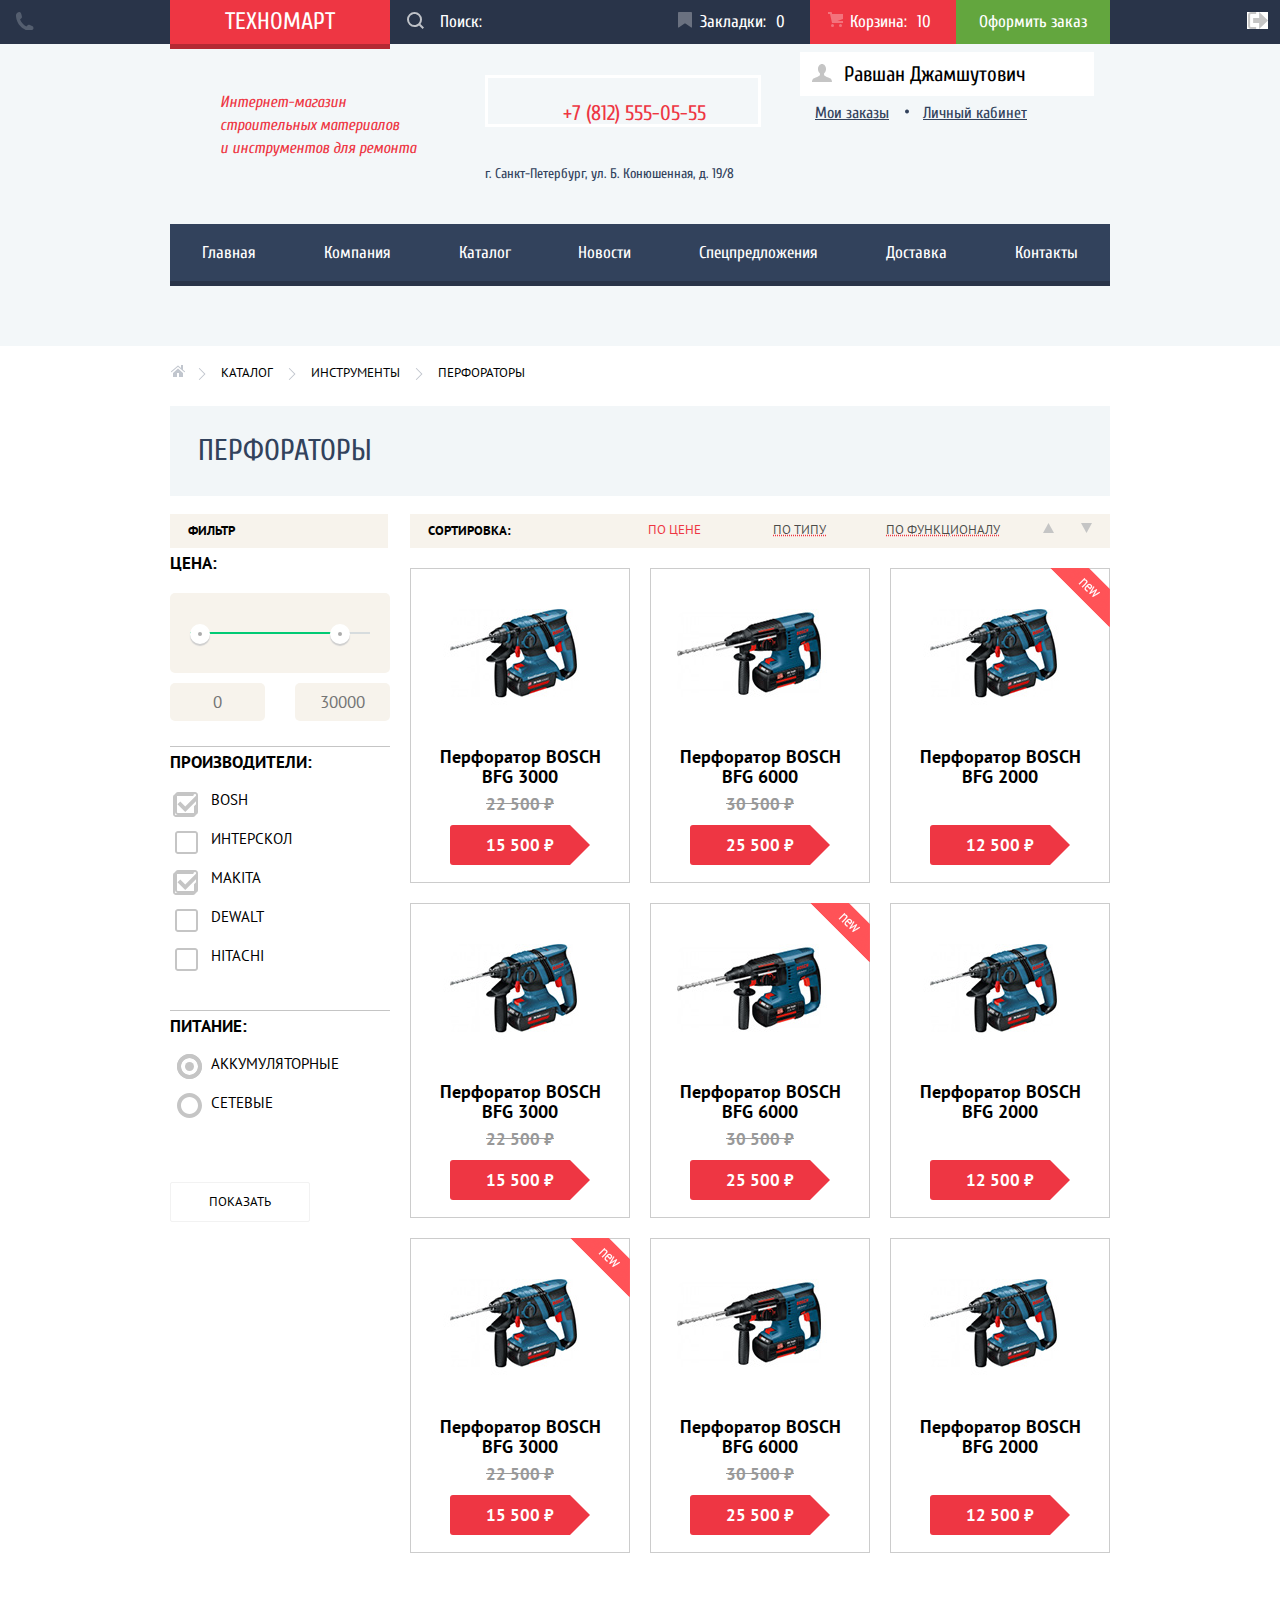
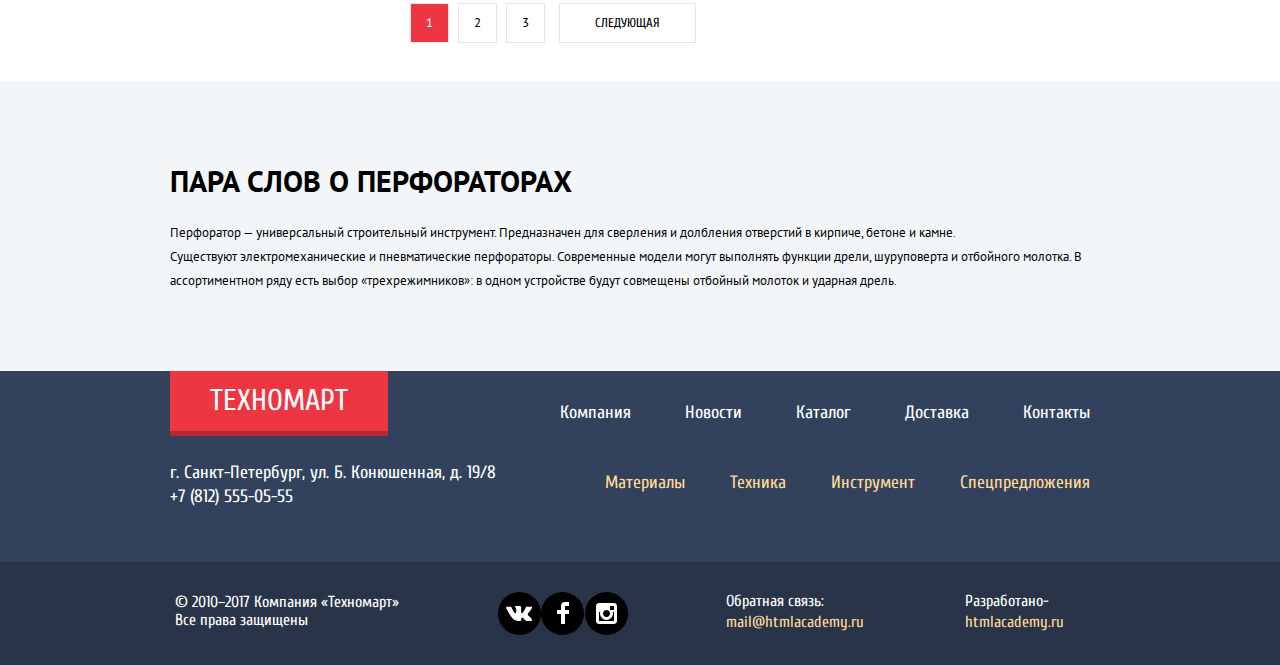
==== commit 10ab3d7b: "Убрал доп обёртку conteiner" ====
--- a/catalog.html
+++ b/catalog.html
@@ -11,26 +11,24 @@
   <body>
     <header class="main-header">
       <div class="main-user-navigation">
-        <div class="container">
-          <div class="main-user-navigation-wrapper">
-            <a class="button-logo" href="index.html">Техномарт</a>
-            <div class="header-search">
-              <form class="user-search" action="https://echo.htmlacademy.ru" method="post">
-                <input type="search" name="search" placeholder="Поиск:">
-                <button class="search-button" type="submit">
-                  <span class="visually-hidden"> Найти</span>
-                  <svg xmlns="http://www.w3.org/2000/svg" width="17" height="17" viewBox="0 0 17 17">
-                    <path fill="#ffffff" d="M17 15.586l-3.542-3.542A7.465 7.465 0 0 0 15 7.5 7.5 7.5 0 1 0 7.5 15c1.71 0 3.282-.579 4.544-1.542L15.586 17 17 15.586zM2 7.5C2 4.467 4.467 2 7.5 2 10.532 2 13 4.467 13 7.5c0 3.032-2.468 5.5-5.5 5.5A5.506 5.506 0 0 1 2 7.5z"/>
-                  </svg>
-                </button>         
-              </form>
-            </div>
-            <ul class="user-navigation">
-              <li><a class="bookmark" href="#">Закладки:</a></li>
-              <li><a class="basket main-basket" href="#">Корзина:</a></li>
-              <li><a class="checkout" href="#">Оформить заказ</a></li>
-            </ul>
-          </div>
+        <div class="main-user-navigation-wrapper container">
+          <a class="button-logo" href="index.html">Техномарт</a>
+          <div class="header-search">
+            <form class="user-search" action="https://echo.htmlacademy.ru" method="post">
+              <input type="search" name="search" placeholder="Поиск:">
+              <button class="search-button" type="submit">
+                <span class="visually-hidden"> Найти</span>
+                <svg xmlns="http://www.w3.org/2000/svg" width="17" height="17" viewBox="0 0 17 17">
+                  <path fill="#ffffff" d="M17 15.586l-3.542-3.542A7.465 7.465 0 0 0 15 7.5 7.5 7.5 0 1 0 7.5 15c1.71 0 3.282-.579 4.544-1.542L15.586 17 17 15.586zM2 7.5C2 4.467 4.467 2 7.5 2 10.532 2 13 4.467 13 7.5c0 3.032-2.468 5.5-5.5 5.5A5.506 5.506 0 0 1 2 7.5z"/>
+                </svg>
+              </button>         
+            </form>
+          </div>
+          <ul class="user-navigation">
+            <li><a class="bookmark" href="#">Закладки:</a></li>
+            <li><a class="basket main-basket" href="#">Корзина:</a></li>
+            <li><a class="checkout" href="#">Оформить заказ</a></li>
+          </ul>
         </div>
       </div>
       <div class="container">
@@ -318,7 +316,6 @@
           </section>
         </div>
       </div>
-
       <section class="info-tools">
         <div class="container">
           <h2 class="title-info-tools">Пара слов о перфораторах</h2>
@@ -329,7 +326,6 @@
         </div>
       </section>
     </main>
-
     <footer class="main-footer">
       <div class="container">
         <div class="footer-navigation">
--- a/css/style.css
+++ b/css/style.css
@@ -125,9 +125,6 @@
 }
 
 .header-search input {
-  position: absolute;
-  top: 0;
-  left: -135px;
   width: 270px;
   padding-top: 13px;
   padding-bottom: 13px;
@@ -143,7 +140,7 @@
 .search-button {
   position: absolute;
   top: 0;
-  left: -135px;
+  left: 0;
   width: 50px;
   height: 44px;
   padding-top: 1px;
@@ -152,11 +149,17 @@
   opacity: 0.7;  
 }
 
-.search-button:hover,
+button:hover {
+  background-color: transparent;
+  opacity: 1;
+}
+input[type="search"]::placeholder {
+color: #ffffff;
+
+}
 .header-search input:hover {
-   background-color: rgb(33, 42, 58);
-   color: #ffffff;
-   opacity: 1;
+  background-color: rgb(33, 42, 58);
+  color: #ffffff;
 }
 
 input:focus + button,
@@ -269,24 +272,22 @@
   justify-content: space-between;
   flex-wrap: wrap;
   margin: 0 auto;
-  padding: 0; 
-  margin-bottom: 40px; 
+  padding: 0;  
 }
 
 .wrapper,
 .score-contacts,
 .user {
-  position: relative;
+  display: flex;
+  flex-wrap: wrap;
   width: 310px;
-  padding: 54px 0;
+
 }
 
 .score-title {
-  position: absolute;
-  top: 2px;
-  left: 30px;
   width: 210px;
-  padding: 20px 20px;
+  padding: 21px 20px;
+  padding-left: 50px;
   font-size: 16px;
   line-height: 23px;
   color: rgb(238, 54, 67);
@@ -294,11 +295,8 @@
 }
 
  .phone {
-  position: absolute;
-  top: 15px;
-  left: 5px;
   width: 270px;
-  padding: 10px 0; 
+  padding-top: 25px; 
   font-size: 21px;
   line-height: 21px;
   color: rgb(238, 54, 67);
@@ -308,7 +306,7 @@
 .phone span {
   position: relative;
   width: 270px;
-  padding-left: 70px;
+  padding-left: 75px;
 }
 
 .phone::before {
@@ -325,9 +323,7 @@
 }
 
  .address {
-  position: absolute;
-  top: 70px;
-  left: 15px;
+  margin-bottom: 25px;
   font-size: 14px;
   line-height: 24px;
   color: rgb(50, 66, 92);
@@ -341,24 +337,21 @@
 }
 
 .entrance {
-  position: absolute;
-  top: 50px;
-  right: 152px;  
+   
 }
 
 .entrance a {
   position: relative;
   width: 120px;
-  padding: 12px 21px;
-  padding-left: 30px;
-}
-
-.entrance.input-profile {
-  position: absolute;
-  top: 16px;
-  left: 15px;
+  padding: 12px 17px;
+  padding-left: 35px;
+}
+
+.input-profile {
+  
   width: 21px;
   height: 17px;
+  margin-right: 5px;
 }
 
 .entrance a:hove::before,
@@ -366,12 +359,14 @@
   opacity: 0;
 }
 
+.check-in  {
+  
+  width: 110px;
+  
+}
+
 .check-in a {
-  position: absolute;
-  top: 34px;
-  left: 162px;
-  width: 110px;
-  padding: 13px 20px;
+  padding: 12px 24px;
 }
 
 .entrance a:hover,
@@ -386,9 +381,7 @@
 }
 
 .user-login {
-  position: absolute;
-  top: 40px;
-  left: 13px;
+
   width: 300px;
   padding: 10px 0;
 }
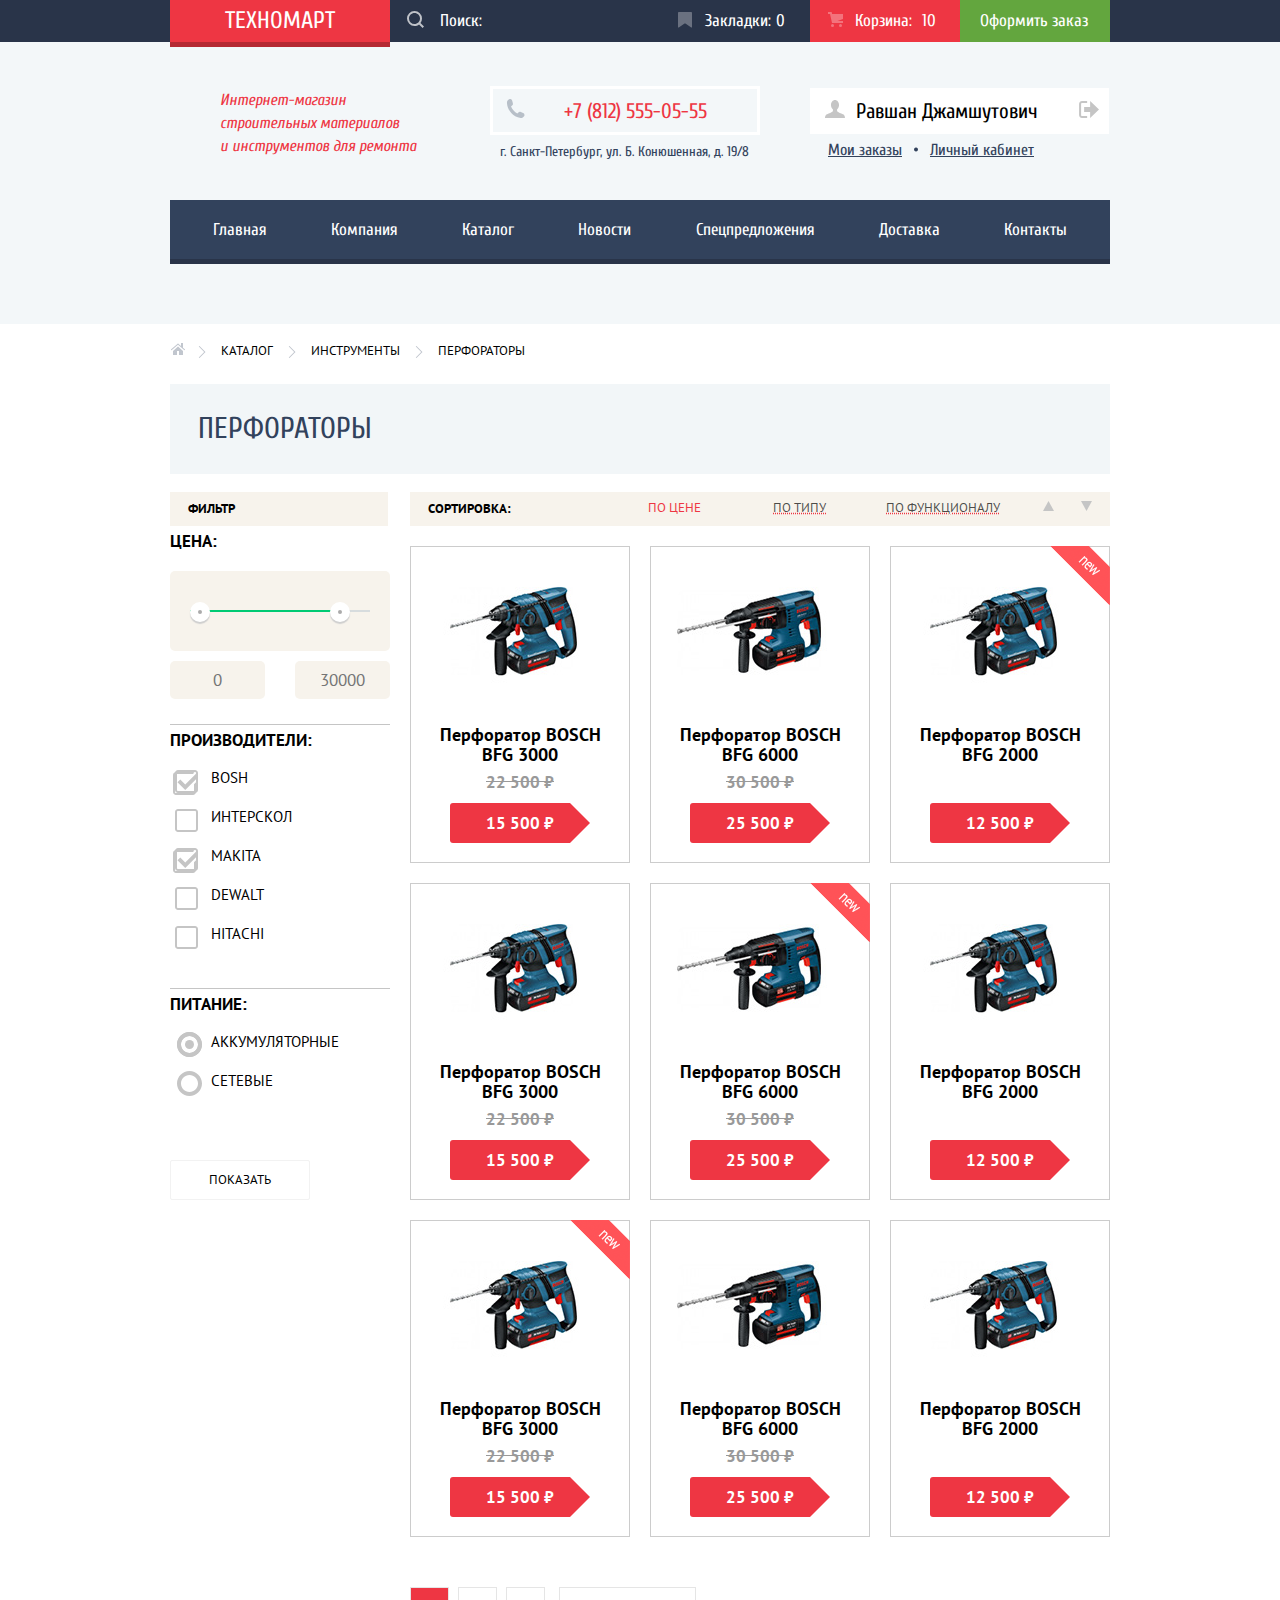
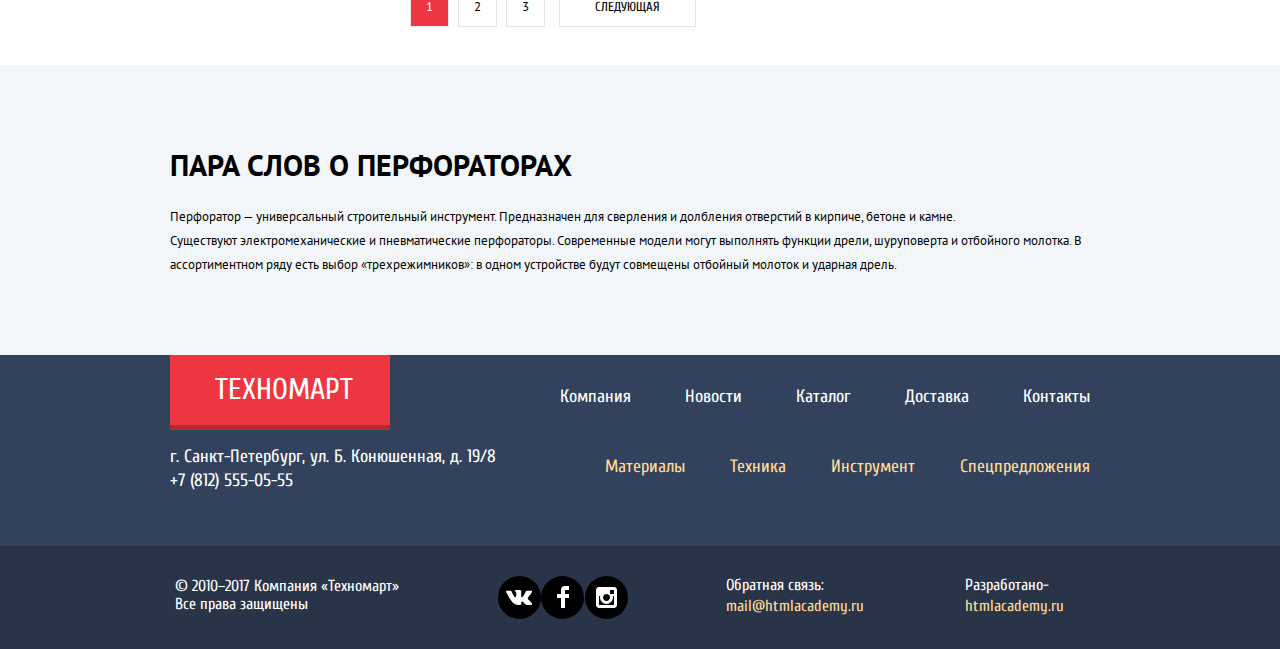
==== commit a31edf79: "Каталог шапка финиш" ====
--- a/catalog.html
+++ b/catalog.html
@@ -25,32 +25,35 @@
             </form>
           </div>
           <ul class="user-navigation">
-            <li><a class="bookmark" href="#">Закладки:</a></li>
-            <li><a class="basket main-basket" href="#">Корзина:</a></li>
+            <li><a class="bookmark" href="#">Закладки:<span>0</span></a></li>
+            <li><a class="basket main-basket" href="#">Корзина:<span>10</span></a></li>
             <li><a class="checkout" href="#">Оформить заказ</a></li>
           </ul>
         </div>
       </div>
-      <div class="container">
-        <div class="main-navigation">
-          <div class="wrapper">
-            <p class="score-title">
-              Интернет-магазин строительных материалов<br> и инструментов для ремонта
-            </p>
-          </div>
+      <div class=" container main-navigation">
+        <div class="wrapper">
+          <p class="score-title">
+            Интернет-магазин строительных материалов<br> и инструментов для ремонта
+          </p>
           <div class="score-contacts">
             <p class="phone">
-              <span>+7 (812) 555-05-55</span>
+              <span>
+                <svg xmlns="http://www.w3.org/2000/svg" width="19" height="19" viewBox="0 0 19 19">
+                  <path fill="#B7BFC8" d="M15.572 18.985h-.941c-4.129-.488-7.157-2.408-9.359-4.864C3.062 11.66 1.318 8.492.978 4.228V3.084c.078-.774.459-1.304.898-1.757C2.425.766 3.25.044 4.002.019c.554-.018 1.5.38 1.879.899.329.446.504 1.339.656 2.003.154.671.505 1.643.408 2.289-.148 1.007-1.487 1.434-1.879 2.166 1.307 3.135 3.443 5.439 6.293 7.031.715-.392 1.346-1.572 2.332-1.595.359-.009.818.178 1.184.286.402.121.75.275 1.104.408.596.224 1.648.521 2.004 1.021.365.513.57 1.356.49 1.879-.164 1.041-1.879 2.197-2.901 2.579z"/>
+                </svg>
+              </span>
+              +7 (812) 555-05-55
             </p>
             <p class="address">
               г. Санкт-Петербург, ул. Б. Конюшенная, д. 19/8
             </p>
           </div>
-          <div class="user">
+          <div class="user-inner">
             <h2 class="visually-hidden">Личный профиль</h2>
-            <div class="user-login">
+            <div class="profile-wrapper">
               <a class="profile" href="#">
-              	<span class="icon-profile">
+              	<span>
 	              	<svg xmlns="http://www.w3.org/2000/svg" width="20" height="18" viewBox="0 0 20 18">
 	              		<path fill="#c5c5c5" d="M17.881 14.166c-2.144-.735-4.256-1.666-5.207-2.39-.657-.501-.77-1.618-.517-2.415 1.118-.903 1.864-2.477 
                     1.864-4.278C14.021 2.276 12.221 0 10 0S5.979 2.276 5.979 5.083c0 1.801.746 3.374 1.863 4.277.253.798.141 1.915-.517 
@@ -58,30 +61,28 @@
 	              	</svg>
                 </span>
             	  Равшан Джамшутович
-        	    </a>
-	            <a class="output-profile" href="#">
-	              	<span class="visually-hidden">Выход из профиля</span>
-	              	<svg xmlns="http://www.w3.org/2000/svg" width="21" height="17" viewBox="0 0 21 17"><g fill="#c5c5c5"><path fill="#c5c5c5" d="M21 8.5L12.125 0v6h-6v5h6v6z"/><path fill="#c5c5c5" d="M3.106 13.952V3.048c.018-.376.171-1.057 1.01-1.057h5.027V0H4.116C1.938 0 1.112 1.81 1.087 3.027v10.946C1.112 15.189 1.938 17 4.116 17h5.027v-1.99H4.116c-.839 0-.992-.683-1.01-1.058z"/></g>
-	              	</svg>
+              </a>
+              <a class="output-profile">
+              	<h2 class="visually-hidden">Выход из профиля</h2>
+            	  <svg xmlns="http://www.w3.org/2000/svg" width="21" height="17" viewBox="0 0 21 17"><g fill="#c5c5c5"><path fill="#c5c5c5" d="M21 8.5L12.125 0v6h-6v5h6v6z"/><path fill="#c5c5c5" d="M3.106 13.952V3.048c.018-.376.171-1.057 1.01-1.057h5.027V0H4.116C1.938 0 1.112 1.81 1.087 3.027v10.946C1.112 15.189 1.938 17 4.116 17h5.027v-1.99H4.116c-.839 0-.992-.683-1.01-1.058z"/></g>
+            	  </svg>
 	            </a>
-	            <ul class="orders">
-	              <li class="main-orders"><a href="#">Мои заказы</a></li>
-	              <li class="user-cab"><a href="#">Личный кабинет</a></li>
-	            </ul>
-            </div>
-          </div>
-        </div>
-        <nav>
-          <ul class="site-navigation">
-            <li><a href="index.html">Главная</a></li>
-            <li><a href="#">Компания</a></li>
-            <li><a href="catalog.html">Каталог</a></li>
-            <li><a href="#">Новости</a></li>
-            <li><a href="#">Спецпредложения</a></li>
-            <li><a href="#">Доставка</a></li>
-            <li><a href="#">Контакты</a></li>
-          </ul>
-        </nav>
+            </div>
+            <div class="orders">
+              <a class="main-orders" href="#">Мои заказы</a>
+              <a class="user-cab" href="#">Личный кабинет</a>
+            </div>
+          </div>
+        </div>
+        <ul class="site-navigation">
+          <li><a href="index.html">Главная</a></li>
+          <li><a href="#">Компания</a></li>
+          <li><a href="catalog.html">Каталог</a></li>
+          <li><a href="#">Новости</a></li>
+          <li><a href="#">Спецпредложения</a></li>
+          <li><a href="#">Доставка</a></li>
+          <li><a href="#">Контакты</a></li>
+        </ul>
       </div>
     </header>
     <main class="base">
--- a/css/style.css
+++ b/css/style.css
@@ -1,18 +1,18 @@
 body {
   margin: 0;
   padding: 0;
-  font-family: "PT Sans",Arial, sans-serif;
+  font-family: "PT Sans", Arial, sans-serif;
   font-size: 13px;
   line-height: 24px;
-  color: #000000;
+  color: #000;
   font-weight: 400;
   font-style: normal;
-  background-color: #ffffff;
+  background-color: #fff;
 }
 
 a {
   text-decoration: none;
-  color: #ffffff;
+  color: #fff;
 }
 
 img {
@@ -28,12 +28,12 @@
   line-height: 18px;
   text-transform: uppercase;
   background-color: rgb(238, 54, 67);
-  color: #ffffff;
+  color: #fff;
 }
 
 .button:hover,
 .button:focus {
- background-color: rgb(202, 44, 55);
+  background-color: rgb(202, 44, 55);
 }
 
 .button:active {
@@ -89,10 +89,10 @@
 .button-logo {
   max-width: 220px;
   margin: 0;
-  padding: 10px 55px;
+  padding: 9px 55px;
   font-size: 24px;
   line-height: 24px;
-  color: #ffffff;
+  color: #fff;
   background-color: rgb(238, 54, 67);
   box-shadow: 0 5px 0 rgb(181, 41, 51);
   vertical-align: middle;
@@ -109,32 +109,29 @@
 }
 
 .header-search {
-  display: flex;
   margin: 0;
   padding: 0;
   max-width: 270px;
-  max-height: 41px;
   background-color: rgb(41, 52, 73);
-  color: #ffffff; 
+  color: #fff;
   cursor: pointer;
 }
 
-.user-search {
+.header-search {
   position: relative;
   cursor: pointer;
 }
 
 .header-search input {
   width: 270px;
-  padding-top: 13px;
-  padding-bottom: 13px;
+  padding-top: 12px;
+  padding-bottom: 12px;
   padding-left: 50px;
   font-size: 17px;
   line-height: 18px;
-  color: #ffffff;
+  color: #fff;
   background-color: rgb(41, 52, 73);
   border: none;
-  box-sizing: border-box;
 }
 
 .search-button {
@@ -142,32 +139,39 @@
   top: 0;
   left: 0;
   width: 50px;
-  height: 44px;
+  height: 42px;
   padding-top: 1px;
-  background-color: rgb(41, 52, 73);
+  background-color: transparent;
   border: none;
-  opacity: 0.7;  
-}
-
-button:hover {
-  background-color: transparent;
+  opacity: 0.7;
+}
+
+input[type="search"]::placeholder {
+  color: #fff;
   opacity: 1;
 }
-input[type="search"]::placeholder {
-color: #ffffff;
-
-}
-.header-search input:hover {
+
+input[type="search"]:focus::placeholder {
+  color: #000;
+  opacity: 1;
+}
+
+.header-search:hover input {
   background-color: rgb(33, 42, 58);
-  color: #ffffff;
-}
-
-input:focus + button,
-input:focus + button path,
+  color: #fff;
+}
+
+.header-search:hover button {
+  opacity: 1;
+}
+
 .header-search input:focus {
-  background-color: rgb(255, 255, 255);
-  color: #000000;
-  fill: red;
+  background-color: #fff;
+  color: #000;
+}
+
+.header-search input:focus + button path {
+  fill: rgb(238, 54, 67);
 }
 
 .user-navigation {
@@ -179,26 +183,23 @@
 }
 
 .user-navigation a {
-  display: block;
+  position: relative;
+  display: block;
+  width: 105px;
   font-size: 17px;
   line-height: 18px;
-  padding: 13px 25px;
-  background-color: rgb(41, 52, 73)
-  color: #ffffff;
+  padding: 12px 0;
+  padding-left: 45px;
+  background-color: rgb(41, 52, 73);
+  color: rgb(255, 255, 255);
 }
 
 .user-navigation a:hover {
-  background-color: rgb(33, 42, 58)
+  background-color: rgb(33, 42, 58);
 }
 
 .user-navigation a:active {
-  opacity: 0.4;
-}
-
-.user-navigation .bookmark,
-.user-navigation .basket {
-  position: relative;
-  padding-left: 40px;
+  color: rgb(255, 255, 255, 0.6);
 }
 
 .bookmark::before {
@@ -214,16 +215,7 @@
   opacity: 0.3;
 }
 
-.bookmark:hover::before {
-  opacity: 1;
-}
-
-.bookmark::after {
-  content: "0";
-  padding-left: 10px;
-}
-
-.basket::before {
+.user-navigation .basket::before {
   content: "";
   position: absolute;
   top: 12px;
@@ -236,25 +228,31 @@
   opacity: 0.3;
 }
 
+.basket span {
+  padding-left: 10px;
+}
+
+.bookmark:hover::before,
 .basket:hover::before {
   opacity: 1;
 }
 
-.basket::after {
-  content: "0";
-  padding-left: 10px;
+.bookmark:active::before,
+.basket:active::before {
+  opacity: 0.5;
+}
+
+.bookmark span {
+  padding-left: 5px;
 }
 
 .user-navigation .main-basket {
   background-color: rgb(238, 54, 67);
 }
 
-.user-navigation .main-basket::after {
-  content: "10";
-}
-
 .user-navigation .checkout {
-  padding: 13px 23px;
+  width: 130px;
+  padding-left: 20px;
   background-color: rgb(99, 166, 62);
 }
 
@@ -269,19 +267,17 @@
 
 .main-navigation {
   display: flex;
-  justify-content: space-between;
-  flex-wrap: wrap;
-  margin: 0 auto;
-  padding: 0;  
-}
-
-.wrapper,
-.score-contacts,
-.user {
-  display: flex;
-  flex-wrap: wrap;
-  width: 310px;
-
+  flex-wrap: wrap;
+}
+
+.wrapper {
+  display: flex;
+  flex-wrap: wrap;
+  margin: 0;
+  padding: 0;
+  width: 940px;
+  height: 120px;
+  margin-bottom: 15px;
 }
 
 .score-title {
@@ -294,168 +290,135 @@
   font-style: italic;
 }
 
- .phone {
+.score-contacts {
   width: 270px;
-  padding-top: 25px; 
+  margin-top: 13px;
+  margin-left: 40px;
+}
+
+.phone {
+  padding: 10px 0;
   font-size: 21px;
   line-height: 21px;
   color: rgb(238, 54, 67);
-  border: 3px solid #ffffff;
+  border: 3px solid #fff;
+  margin-bottom: 5px;
 }
 
 .phone span {
-  position: relative;
-  width: 270px;
-  padding-left: 75px;
-}
-
-.phone::before {
-  content: "";
-  position: absolute;
-  top: 12px;
-  left: 15px;
-  width: 20px;
-  height: 18px;
-  background-image: url("../img/icon-phone.svg");
-  background-repeat: no-repeat;
-  background-position: 0 0;
-  opacity: 0.3;
-}
-
- .address {
-  margin-bottom: 25px;
+  padding-left: 13px;
+  padding-right: 34px;
+}
+
+.address {
   font-size: 14px;
   line-height: 24px;
   color: rgb(50, 66, 92);
-}
-
-.user a {
+  margin-top: 5px;
+  padding-left: 10px;
+  padding-right: 1px;
+}
+
+.wrapper .user {
+  display: flex;
+  flex-wrap: wrap;
+  justify-content: space-between;
+  width: 280px;
+  height: 45px;
+  margin-top: 35px;
+  margin-left: 70px;
+}
+
+.wrapper .user a {
   font-size: 21px;
   line-height: 21px;
-  color: #000000;
-  background-color: #ffffff;
-}
-
-.entrance {
-   
-}
-
-.entrance a {
-  position: relative;
+  color: #000;
+  background-color: #fff;
+}
+
+.user .entrance {
   width: 120px;
-  padding: 12px 17px;
-  padding-left: 35px;
-}
-
-.input-profile {
-  
-  width: 21px;
-  height: 17px;
-  margin-right: 5px;
-}
-
-.entrance a:hove::before,
-.entrance a:focus::before {
-  opacity: 0;
-}
-
-.check-in  {
-  
-  width: 110px;
-  
-}
-
-.check-in a {
-  padding: 12px 24px;
-}
-
-.entrance a:hover,
-.check-in a:hover,
-.entrance a:focus,
-.check-in a:focus {
+  padding: 14px 0;
+}
+
+.user .entrance span {
+  padding-left: 15px;
+  padding-right: 5px;
+}
+
+.user .check-in {
+  width: 100px;
+  padding: 14px 25px;
+}
+
+.user a:hover,
+.user a:focus {
   color: rgb(238, 54, 67);
 }
 
+.entrance:hover path,
+.entrance:focus path {
+  fill: #000;
+}
+
 .user a:active {
-color: rgba(0, 0, 0, 0.7);
-}
-
-.user-login {
-
+  color: rgba(0, 0, 0, 0.7);
+}
+
+.entrance:active path {
+  fill: #c5c5c5;
+}
+
+.wrapper .user-inner {
+  display: flex;
+  flex-wrap: wrap;
+  justify-content: space-between;
   width: 300px;
-  padding: 10px 0;
+  height: 70px;
+  margin-top: 48px;
+  margin-left: 50px;
+}
+
+.profile-wrapper a {
+  font-size: 21px;
+  line-height: 21px;
+  color: #000;
+  background-color: #fff;
 }
 
 .profile {
-  position: relative;
-  width: 300px;
-  padding: 10px 0;
-  padding-left: 44px;
-  padding-right: 68px; 
-}
-
-.icon-profile { 
-  position: absolute;
-  top: 12px;
-  left: 12px;
-  width: 20px;
-  height: 18px;
+  width: 265px;
+  padding: 11px 0;
+  padding-right: 25px;
+}
+
+.profile span {
+  padding-left: 15px;
+  padding-right: 6px;
 }
 
 .output-profile {
-  position: absolute;
-  top: 12px;
-  right: 12px;
-  width: 21px;
-  height: 17px;
-}
-
-.icon-profile:hover path,
-.icon-profile:focus path,
-.output-profile:hover path,
-.output-profile:focus path, 
-.input-profile:hover path,
-.input-profile:focus path {
-  fill: #000000;
-}
-
-.profile:hover,
-.profile:focus {
-  color: #000000;
+  padding: 11px 10px;
+}
+
+.profile-wrapper a:active {
+  color: rgba(0, 0, 0, 0.3);
+}
+
+.profile-wrapper a:hover path,
+.profile-wrapper a:focus path {
+  fill: #000;
+}
+
+.profile-wrapper a:active path {
+  fill: #c5c5c5;
 }
 
 .orders {
-  position: relative;
   width: 240px;
-  padding: 10px 0;
-}
-
-.main-orders {
-  position: absolute;
-  top: 0;
-  left: 15px;
-  width: 77px;
-}
-
-.main-orders a {
-  position: relative;
-}
-
-.main-orders a::after {
-  content: "";
-  position: absolute;
-  top: 5px;
-  left: 90px;
-  width: 4px;
-  height: 5px;
-  background: url("../img/point.png") no-repeat 0 0;
-}
-
-.user-cab {
-  position: absolute;
-  top: 0;
-  left: 123px;
-  width: 105px;
+  height: 24px;
+  padding-top: 5px;
+  padding-left: 18px;
 }
 
 .orders a {
@@ -466,33 +429,49 @@
   background-color: rgb(243, 247, 249);
 }
 
+.main-orders {
+  position: relative;
+}
+
+.main-orders::after {
+  content: "";
+  position: absolute;
+  top: 6px;
+  left: 86px;
+  width: 4px;
+  height: 5px;
+  background: url("../img/point.png") no-repeat 0 0;
+}
+
+.user-cab {
+  padding-left: 25px;
+}
+
 .orders a:hover,
 .orders a:focus {
   color: rgb(238, 54, 67);
 }
 
 .orders a:active {
-  color: rgb(50, 66, 92);
-  opacity: 0.7;
+  color: rgba(50, 66, 92, 0.3);
 }
 
 .site-navigation {
   display: flex;
   justify-content: space-between;
+  width: 940px;
+  padding: 0 13px;
   margin-bottom: 65px;
-  padding: 0;
   background-color: rgb(50, 66, 92);
   box-shadow: 0 5px 0 rgb(41, 52, 73);
 }
 
 .site-navigation a {
   display: block;
-  margin: 0;
-  padding: 20px 32px; 
-  text-align: left;
+  padding: 21px 30px;
   font-size: 17px;
   line-height: 17px;
-  color: #ffffff;
+  color: #fff;
 }
 
 .site-navigation a:hover,
@@ -506,7 +485,7 @@
 
 .base {
   width: 100%;
-  background-color:#ffffff;
+  background-color: #fff;
 }
 
 .base ul {
@@ -528,7 +507,7 @@
   font-size: 13px;
   line-height: 18px;
   text-transform: uppercase;
-  color: #000000;
+  color: #000;
 }
 
 .breadcrumbs .icon {
@@ -571,7 +550,7 @@
   width: 100%;
   margin: 0;
   padding: 0;
-  background-color: #ffffff;
+  background-color: #fff;
 }
 
 .catalog-items.inner {
@@ -587,13 +566,14 @@
   position: relative;
   display: inline-block;
   width: 218px;
+  height: 315px;
   margin-right: 20px;
   margin-bottom: 20px;
   border: 1px solid #ccc;
   line-height: 20px;
   font-weight: bold;
   text-align: center;
-  background-color: #ffffff;
+  background-color: #fff;
 }
 
 .catalog-item.last {
@@ -608,7 +588,7 @@
   height: 60px;
   text-indent: -1000px;
   overflow: hidden;
-   z-index: 20;
+  z-index: 20;
 }
 
 .catalog-item .flag-new {
@@ -616,7 +596,7 @@
 }
 
 .catalog-item .actions {
-  position:absolute;
+  position: absolute;
   top: 0;
   left: 0;
   width: 218px;
@@ -686,7 +666,7 @@
   font-size: 17px;
   line-height: 18px;
   font-weight: 700;
-  color: #999999;
+  color: #999;
   text-decoration: line-through;
 }
 
@@ -727,7 +707,7 @@
   font-size: 13px;
   line-height: 18px;
   text-transform: uppercase;
-  color: #000000; 
+  color: #000;
 }
 
 .title-filter {
@@ -771,10 +751,10 @@
   text-decoration-style: dotted;
 }
 
-.sort-item.price  {
+.sort-item.price {
   position: absolute;
   top: 7px;
-  left: 238px; 
+  left: 238px;
 }
 
 .sort-item.type {
@@ -791,10 +771,10 @@
 
 .sort-item:focus,
 .sort-item:hover {
-  color: #000000;
-}
-
-.sort-item.current { 
+  color: #000;
+}
+
+.sort-item.current {
   font-size: 13px;
   line-height: 18px;
   text-transform: uppercase;
@@ -817,7 +797,7 @@
 .button-wrapper a:active path {
   fill: #ee3643;
 }
-  
+
 .filter-item {
   width: 220px;
   margin: 0;
@@ -838,7 +818,7 @@
   font-size: 17px;
   line-height: 30px;
   text-transform: uppercase;
-  color: #000000;
+  color: #000;
 }
 
 .filters legend {
@@ -857,7 +837,7 @@
   padding-top: 39px;
   padding-right: 20px;
   padding-left: 20px;
-  background-color: #f7f3ec; 
+  background-color: #f7f3ec;
   border-radius: 5px;
 }
 
@@ -879,7 +859,7 @@
   width: 4px;
   height: 4px;
   padding: 0;
-  border: 8px solid #ffffff;
+  border: 8px solid #fff;
   background-color: #ababab;
   box-shadow: 0 2px 1px 0 #cfcfcf;
   border-radius: 50%;
@@ -908,7 +888,7 @@
   font-size: 17px;
   line-height: 18px;
   text-align: center;
-  color: #000000;
+  color: #000;
   border: none;
   border-radius: 5px;
   background: #f7f3ec;
@@ -957,7 +937,7 @@
 }
 
 .filter-input-checkbox:disabled + label::before,
- .filter-input-checkbox:disabled + label::after {
+.filter-input-checkbox:disabled + label::after {
   opacity: 0.7;
 }
 
@@ -1000,7 +980,7 @@
 }
 
 .filter-input-radio:disabled + label::after,
- .filter-input-radio:disabled + label::before {
+.filter-input-radio:disabled + label::before {
   opacity: 0.7;
 }
 
@@ -1028,21 +1008,19 @@
   font-size: 15px;
   line-height: 20px;
   text-transform: uppercase;
-  color: #000000; 
+  color: #000;
 }
 
 .filter-submit {
   width: 140px;
-  margin: 0;
-  padding: 0;
   margin-top: 50px;
-  margin-left: 0px;
+  margin-left: 0;
   padding: 10px 0;
   font-size: 13px;
   line-height: 18px;
   text-transform: uppercase;
-  color: #000000;
-  background-color: #ffffff;
+  color: #000;
+  background-color: #fff;
   border: 1px solid #f2f2f2;
   border-radius: 2px;
 }
@@ -1062,7 +1040,7 @@
   font-family: "Cuprum", Arial, sans-serif;
   font-weight: 400;
   font-style: normal;
-  color: #ffffff;
+  color: #fff;
   width: 300px;
 }
 
@@ -1106,11 +1084,11 @@
   background-color: rgb(229, 172, 69);
 }
 
-.button.materials::after {
-  content: "";
-  position: absolute;
-  left: 190px;
-  bottom: 0;
+.category.materials::after {
+  content: "";
+  position: absolute;
+  right: 38px;
+  top: 32px;
   width: 50px;
   height: 70px;
   background: url(../img/icon-1.svg) no-repeat 0 0;
@@ -1144,11 +1122,11 @@
   background-color: rgb(53, 169, 204);
 }
 
-.button.tool::after {
-  content: "";
-  position: absolute;
-  left: 170px;
-  bottom: 0;
+.category.tool::after {
+  content: "";
+  position: absolute;
+  right: 21px;
+  top: 33px;
   width: 80px;
   height: 70px;
   background: url(../img/icon-2.svg) no-repeat 0 0;
@@ -1158,7 +1136,7 @@
   height: 123px;
   margin-left: 20px;
   background-color: rgb(220, 145, 216);
-  order: 3
+  order: 3;
 }
 
 .button.equipment {
@@ -1167,11 +1145,11 @@
   background-color: rgb(198, 130, 194);
 }
 
-.button.equipment::after {
-  content: "";
-  position: absolute;
-  left: 167px;
-  bottom: 0;
+.category.equipment::after {
+  content: "";
+  position: absolute;
+  right: 27px;
+  top: 32px;
   width: 80px;
   height: 70px;
   background: url(../img/icon-3.svg) no-repeat 0 0;
@@ -1198,11 +1176,11 @@
   background-color: rgb(128, 193, 128);
 }
 
-.button.discounts::after {
-  content: "";
-  position: absolute;
-  left: 170px;
-  bottom: 5px;
+.category.discounts::after {
+  content: "";
+  position: absolute;
+  right: 24px;
+  top: 28px;
   width: 80px;
   height: 70px;
   background: url(../img/icon-4.svg) no-repeat 0 0;
@@ -1220,11 +1198,11 @@
   background-color: rgb(229, 172, 64);
 }
 
-.button.delivery::after {
-  content: "";
-  position: absolute;
-  left: 167px;
-  bottom: 0;
+.category.delivery::after {
+  content: "";
+  position: absolute;
+  right: 28px;
+  top: 32px;
   width: 80px;
   height: 70px;
   background: url(../img/icon-5.svg) no-repeat 0 0;
@@ -1239,7 +1217,7 @@
   font-family: "Cuprum", Arial, sans-serif;
   font-weight: 400;
   font-style: normal;
-  color: #ffffff;
+  color: #fff;
   order: 4;
 }
 
@@ -1318,7 +1296,7 @@
   text-align: center;
 }
 
- .button.open {
+.button.open {
   position: absolute;
   bottom: 10px;
   left: 0;
@@ -1346,7 +1324,7 @@
   background: url("../img/icon-right.svg") no-repeat 0 0;
 }
 
- .slider.visually .slider-back {
+.slider.visually .slider-back {
   position: absolute;
   bottom: 110px;
   right: 20px;
@@ -1371,7 +1349,7 @@
 .popular-goods,
 .brands {
   display: flex;
-  flex-wrap: wrap; 
+  flex-wrap: wrap;
 }
 
 .popular-items,
@@ -1379,6 +1357,7 @@
   display: block;
   position: relative;
   width: 940px;
+  height: 90px;
   margin-bottom: 20px;
   background-color: rgb(243, 247, 249);
 }
@@ -1409,7 +1388,7 @@
 .button.pop-goods,
 .button.brand {
   display: block;
-  padding: 10px 0;
+  padding: 11px 0;
 }
 
 .brands-list {
@@ -1422,11 +1401,11 @@
 .brands-item {
   width: 218px;
   height: 145px;
-  background-color: #ffffff;
+  background-color: #fff;
 }
 
 .brands-item {
-  border: 1px solid rgb(243,247,249);
+  border: 1px solid rgb(243, 247, 249);
 }
 
 .brands-item:hover,
@@ -1437,7 +1416,7 @@
 }
 
 .brands-item:active {
-  box-shadow: 4px 0 10px 0 rgba(41, 52, 73, 0.5)
+  box-shadow: 4px 0 10px 0 rgba(41, 52, 73, 0.5);
 }
 
 .brands-item.bosch {
@@ -1505,7 +1484,7 @@
 
 .filter-price {
   background-color: rgb(247, 243, 236);
-  color: #ffffff;
+  color: #fff;
 }
 
 .pagination-list {
@@ -1524,15 +1503,15 @@
   margin-right: 9px;
   font-size: 13px;
   line-height: 18px;
-  color: #000000;
+  color: #000;
   border: 1px solid rgb(229, 229, 229);
 }
 
 .pagination-item a {
   display: block;
   padding: 10px 15px;
-  color: #000000;
-  background-color:#ffffff ;
+  color: #000;
+  background-color: #fff;
 }
 
 .pagination-item:hover,
@@ -1545,7 +1524,7 @@
 }
 
 .pagination-item-current a {
-  color: #ffffff;
+  color: #fff;
   background-color: rgb(238, 54, 67);
 }
 
@@ -1554,8 +1533,8 @@
   margin-left: 5px;
   font-size: 13px;
   line-height: 18px;
-  color: #000000;
-  background-color: #ffffff;
+  color: #000;
+  background-color: #fff;
   text-align: center;
 }
 
@@ -1589,7 +1568,7 @@
   font-style: normal;
   font-size: 30px;
   line-height: 30px;
-  color: #000000;
+  color: #000;
   text-transform: uppercase;
 }
 
@@ -1606,7 +1585,7 @@
 .slider-service p {
   font-size: 13px;
   line-height: 24px;
-  color: #000000;
+  color: #000;
 }
 
 .service-delivery {
@@ -1628,18 +1607,18 @@
   display: block;
   width: 240px;
   margin-bottom: -1px;
-  padding-top: 15px;
-  padding-bottom: 15px;
+  padding-top: 16px;
+  padding-bottom: 16px;
   padding-left: 20px;
   font-family: "Cuprum", Arial, sans-serif;
   font-weight: 700;
   font-style: normal;
   font-size: 21px;
   line-height: 30px;
-  color: #ffffff;
+  color: #fff;
   text-align: left;
-  background-color: rgb(50,66,92);
-  border: none; 
+  background-color: rgb(50, 66, 92);
+  border: none;
 }
 
 .service-list button:hover {
@@ -1648,15 +1627,13 @@
 
 .service-list .active,
 .service-list .active:hover {
-  background-color: #ffffff;
+  background-color: #fff;
   color: rgb(50, 66, 92);
-  box-shadow: 
 }
 
 .service-list .lower {
-  box-shadow: 
-  inset 0px 1px 0px 0px #293449,
-  0px 1px 0px 0px #405069
+  box-shadow: inset 0 1px 0 #293449,
+              0 1px 0 #405069;
 }
 
 .service-text.delivery,
@@ -1750,7 +1727,7 @@
   font-size: 30px;
   line-height: 30px;
   text-transform: uppercase;
-  color: #000000;
+  color: #000;
 }
 
 .details p,
@@ -1764,7 +1741,7 @@
   position: relative;
   font-size: 16px;
   line-height: 20px;
-  color: #000000;
+  color: #000;
   padding: 6px 0;
 }
 
@@ -1806,14 +1783,13 @@
 .info-tools h2 {
   font-size: 30px;
   line-height: 30px;
-  color: #000000;
+  color: #000;
   text-transform: uppercase;
 }
-
 .info-tools p {
   font-size: 13px;
   line-height: 24px;
-  color: #000000;
+  color: #000;
 }
 
 .main-footer {
@@ -1822,7 +1798,7 @@
   font-style: normal;
   width: 100%;
   background-color: rgb(50, 66, 92);
-  color: #ffffff;
+  color: #fff;
   font-size: 18px;
   line-height: 24px;
 }
@@ -1847,9 +1823,9 @@
 }
 
 .button-logo.footer {
-  max-width: 220px;
-  margin-bottom: 20px;
-  padding: 15px 40px;
+  width: 130px;
+  margin-bottom: 10px;
+  padding: 20px 45px;
   font-size: 30px;
   line-height: 30px;
 }
@@ -1920,7 +1896,7 @@
 
 .footer-item {
   background-color: rgb(41, 52, 73);
-  color: #ffffff;
+  color: #fff;
   font-size: 16px;
   line-height: 18px;
   width: 100%;
@@ -1947,7 +1923,7 @@
   justify-content: center;
   width: 43px;
   height: 43px;
-  background-color: #000000;
+  background-color: #000;
   border-radius: 50%;
 }
 
@@ -1965,14 +1941,14 @@
   display: flex;
   flex-wrap: wrap;
   width: 140px;
-  padding: 30px 5px; 
+  padding: 30px 5px;
 }
 
 .footer-develop {
   display: flex;
   flex-wrap: wrap;
   width: 140px;
-  padding: 30px 5px; 
+  padding: 30px 5px;
 }
 
 .footer-develop a,
@@ -1989,12 +1965,12 @@
 
 .footer-develop a:active,
 .footer-feedback a:active {
-  color:rgb(238, 54, 67);
+  color: rgb(238, 54, 67);
 }
 
 .modal {
-  position: fixed; 
-  color: #000000;
+  position: fixed;
+  color: #000;
 }
 
 .modal.write-us {
@@ -2003,8 +1979,8 @@
   left: 50%;
   width: 620px;
   margin-left: -230px;
-  background-color: #ffffff;
-  border-top: 7px solid rgb(255,83,87);
+  background-color: #fff;
+  border-top: 7px solid rgb(255, 83, 87);
   box-shadow: 20px 0 40px 0 rgba(41, 52, 73, 0.25);
 }
 
@@ -2049,7 +2025,7 @@
   display: flex;
   justify-content: space-between;
   flex-wrap: wrap;
-  width: 460px; 
+  width: 460px;
   padding-top: 45px;
   padding-bottom: 35px;
   padding-left: 80px;
@@ -2062,11 +2038,11 @@
   font-style: normal;
   font-size: 18px;
   line-height: 18px;
-  color: #000000;
-  background-color: #ffffff;
-}
-
-.write-us placeholder,
+  color: #000;
+  background-color: #fff;
+}
+
+.write-us::placeholder,
 .write-us textarea {
   font-size: 13px;
   line-height: 18px;
@@ -2087,7 +2063,7 @@
 .name-title {
   position: absolute;
   top: 40px;
-  left: 80px; 
+  left: 80px;
 }
 
 .email-title {
@@ -2141,9 +2117,8 @@
   left: 50%;
   width: 620px;
   margin-left: -230px;
-  width: 620px;
-  background-color: #ffffff;
-  border-top: 7px solid rgb(255,83,87);
+  background-color: #fff;
+  border-top: 7px solid rgb(255, 83, 87);
   box-shadow: 20px 0 40px 0 rgba(41, 52, 73, 0.25);
 }
 
@@ -2164,11 +2139,11 @@
   font-style: normal;
   font-size: 30px;
   line-height: 30px;
-  color: #000000;
-  background-color: #ffffff;
-}
-
-.title-choice:before {
+  color: #000;
+  background-color: #fff;
+}
+
+.title-choice::before {
   content: "";
   position: absolute;
   top: 60px;
@@ -2195,7 +2170,7 @@
   font-style: normal;
   font-size: 14px;
   line-height: 18px;
-  color: #ffffff;
+  color: #fff;
   text-align: center;
   text-transform: uppercase;
   background-color: rgb(238, 54, 67);
@@ -2208,6 +2183,6 @@
   width: 220px;
   padding: 10px 0;
   text-align: center;
-  color:#000000;
-  background-color: #ffffff;
-}
+  color: #000;
+  background-color: #fff;
+}
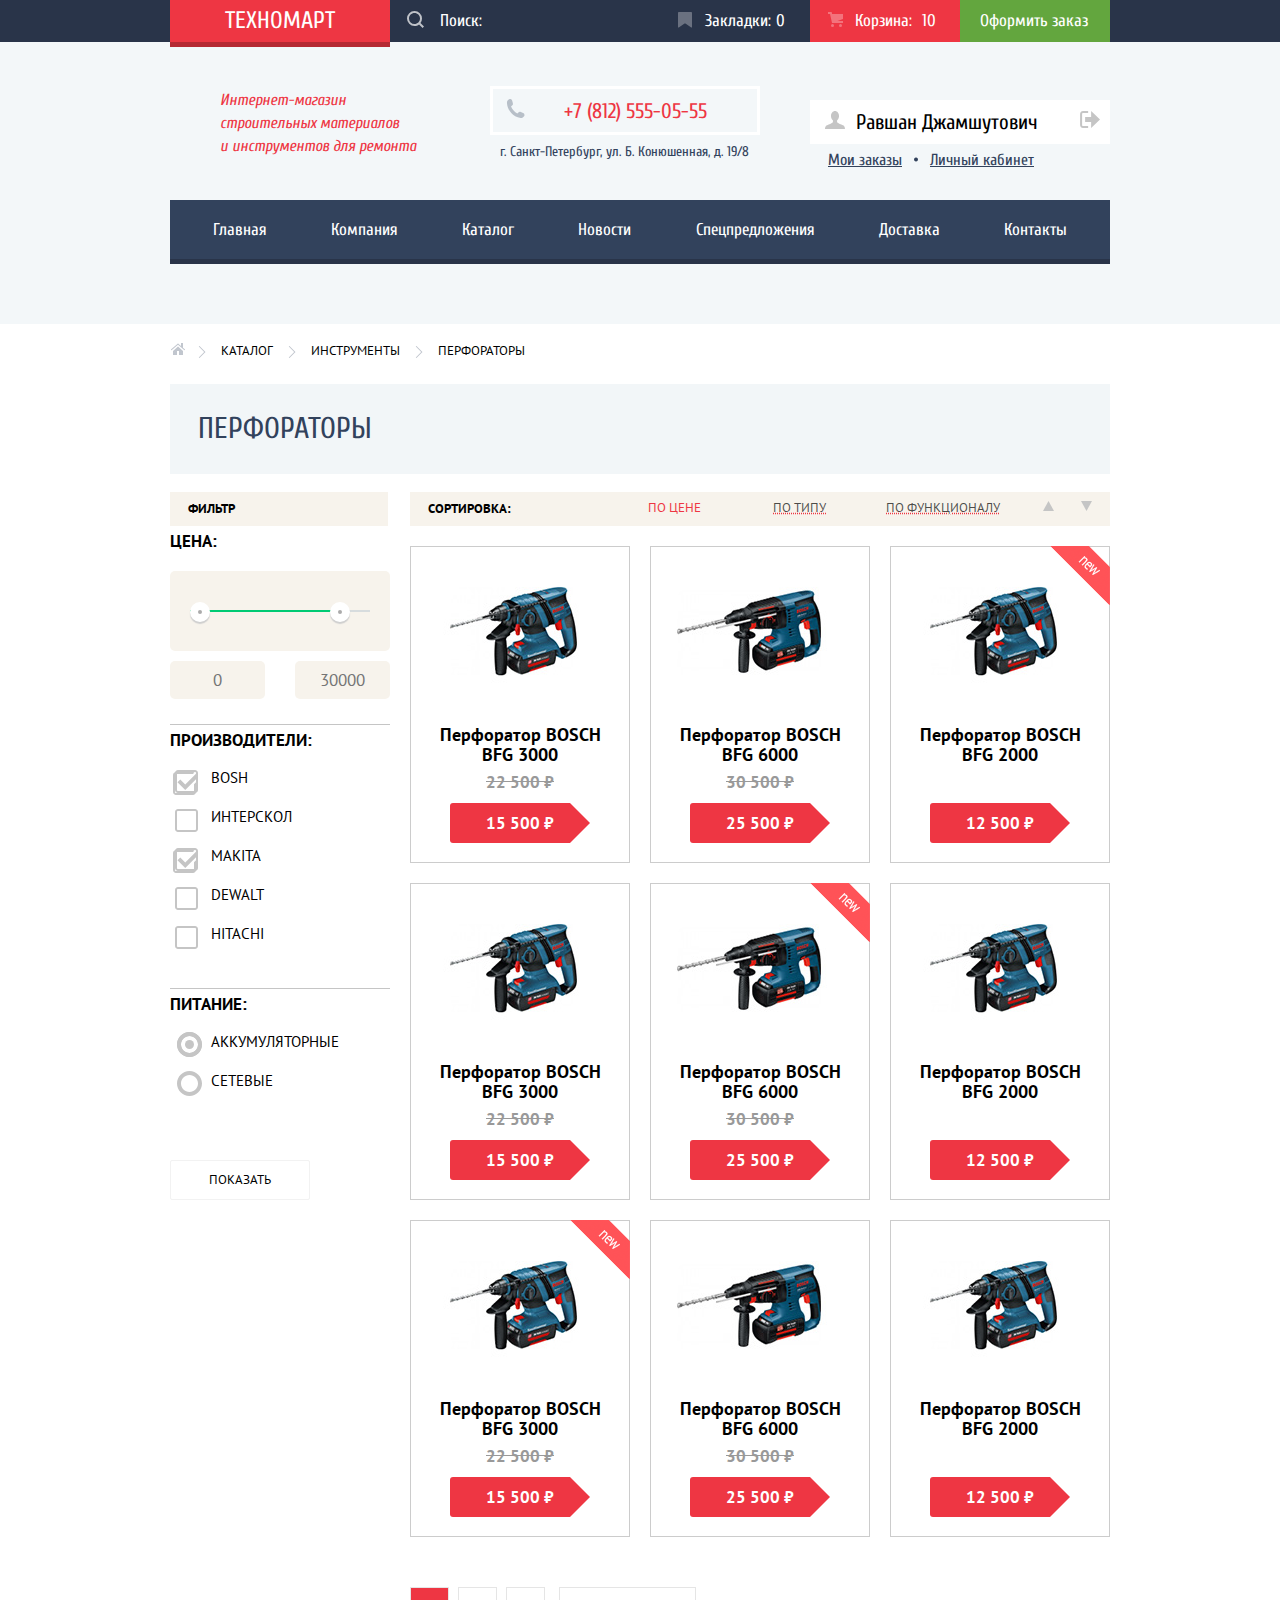
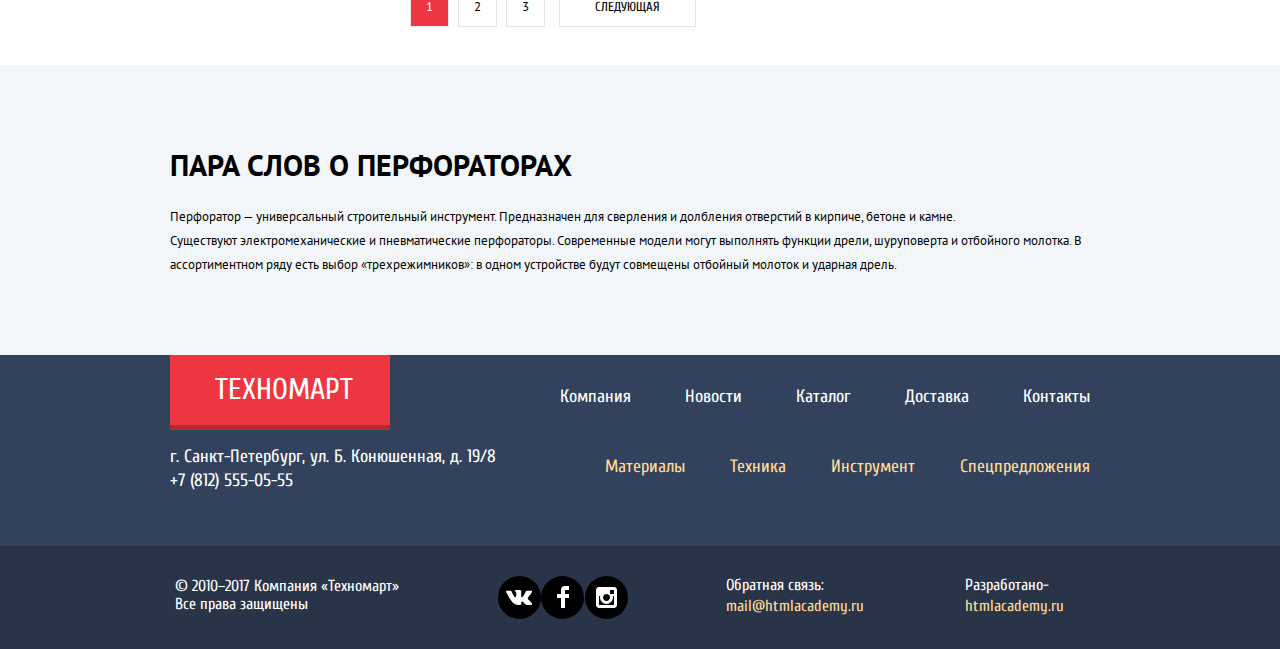
==== commit 1c98353a: "Посмотри" ====
--- a/catalog.html
+++ b/catalog.html
@@ -50,7 +50,6 @@
             </p>
           </div>
           <div class="user-inner">
-            <h2 class="visually-hidden">Личный профиль</h2>
             <div class="profile-wrapper">
               <a class="profile" href="#">
               	<span>
@@ -63,7 +62,6 @@
             	  Равшан Джамшутович
               </a>
               <a class="output-profile">
-              	<h2 class="visually-hidden">Выход из профиля</h2>
             	  <svg xmlns="http://www.w3.org/2000/svg" width="21" height="17" viewBox="0 0 21 17"><g fill="#c5c5c5"><path fill="#c5c5c5" d="M21 8.5L12.125 0v6h-6v5h6v6z"/><path fill="#c5c5c5" d="M3.106 13.952V3.048c.018-.376.171-1.057 1.01-1.057h5.027V0H4.116C1.938 0 1.112 1.81 1.087 3.027v10.946C1.112 15.189 1.938 17 4.116 17h5.027v-1.99H4.116c-.839 0-.992-.683-1.01-1.058z"/></g>
             	  </svg>
 	            </a>
--- a/css/style.css
+++ b/css/style.css
@@ -370,13 +370,14 @@
 }
 
 .wrapper .user-inner {
-  display: flex;
-  flex-wrap: wrap;
-  justify-content: space-between;
   width: 300px;
   height: 70px;
   margin-top: 48px;
   margin-left: 50px;
+}
+
+.profile-wrapper {
+  display: flex;
 }
 
 .profile-wrapper a {
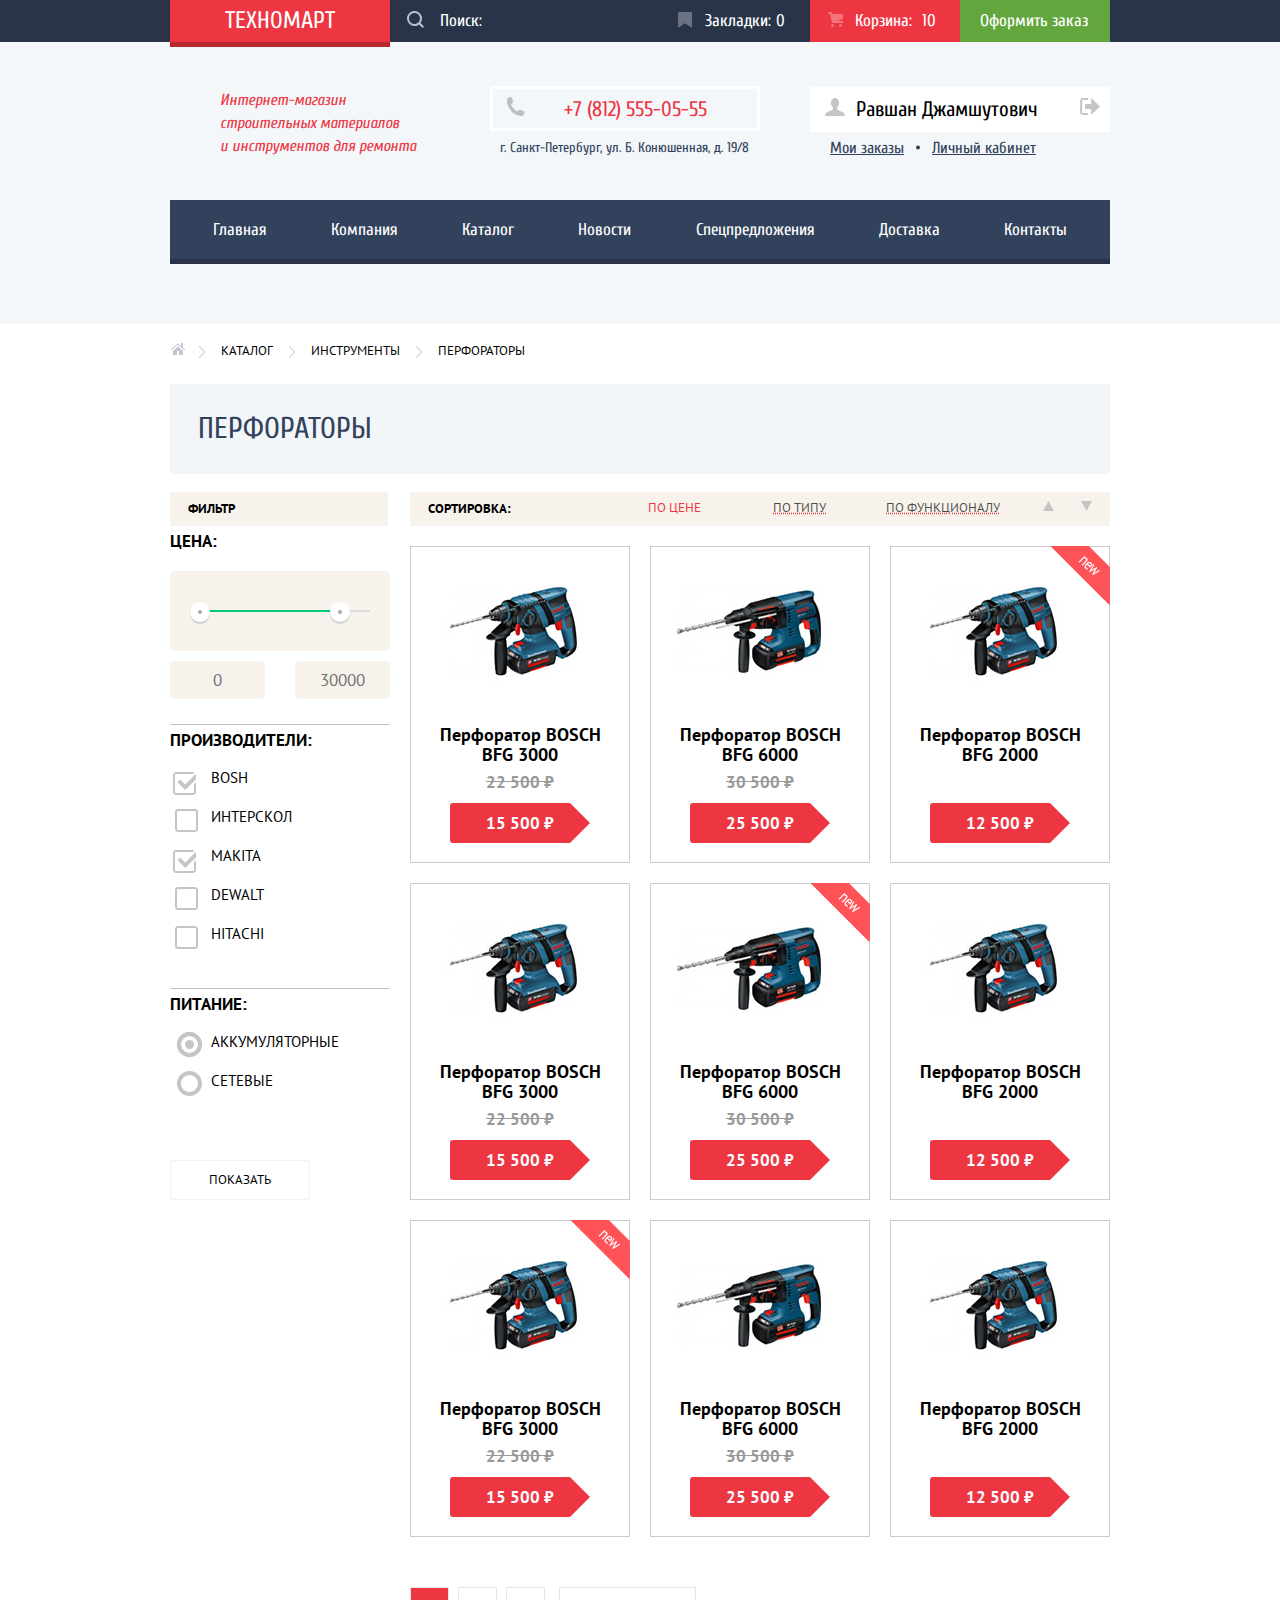
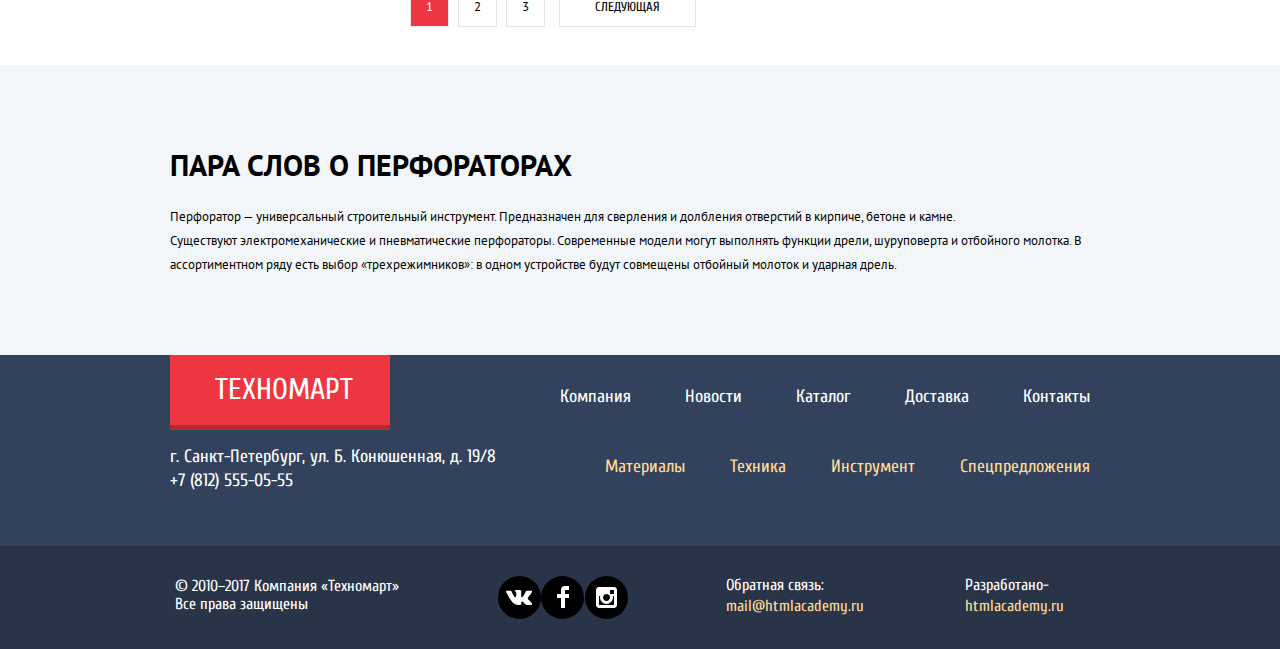
==== commit b7d9fc09: "Поправил" ====
--- a/catalog.html
+++ b/catalog.html
@@ -49,7 +49,7 @@
               г. Санкт-Петербург, ул. Б. Конюшенная, д. 19/8
             </p>
           </div>
-          <div class="user-inner">
+          <div class="user">
             <div class="profile-wrapper">
               <a class="profile" href="#">
               	<span>
@@ -62,8 +62,7 @@
             	  Равшан Джамшутович
               </a>
               <a class="output-profile">
-            	  <svg xmlns="http://www.w3.org/2000/svg" width="21" height="17" viewBox="0 0 21 17"><g fill="#c5c5c5"><path fill="#c5c5c5" d="M21 8.5L12.125 0v6h-6v5h6v6z"/><path fill="#c5c5c5" d="M3.106 13.952V3.048c.018-.376.171-1.057 1.01-1.057h5.027V0H4.116C1.938 0 1.112 1.81 1.087 3.027v10.946C1.112 15.189 1.938 17 4.116 17h5.027v-1.99H4.116c-.839 0-.992-.683-1.01-1.058z"/></g>
-            	  </svg>
+            	  <span class="visually-hidden">Выход</span><svg xmlns="http://www.w3.org/2000/svg" width="21" height="17" viewBox="0 0 21 17"><g fill="#c5c5c5"><path fill="#c5c5c5" d="M21 8.5L12.125 0v6h-6v5h6v6z"/><path fill="#c5c5c5" d="M3.106 13.952V3.048c.018-.376.171-1.057 1.01-1.057h5.027V0H4.116C1.938 0 1.112 1.81 1.087 3.027v10.946C1.112 15.189 1.938 17 4.116 17h5.027v-1.99H4.116c-.839 0-.992-.683-1.01-1.058z"/></g></svg>
 	            </a>
             </div>
             <div class="orders">
--- a/css/style.css
+++ b/css/style.css
@@ -297,7 +297,7 @@
 }
 
 .phone {
-  padding: 10px 0;
+  padding: 8px 0;
   font-size: 21px;
   line-height: 21px;
   color: rgb(238, 54, 67);
@@ -358,26 +358,22 @@
 
 .entrance:hover path,
 .entrance:focus path {
-  fill: #000;
+  fill: #32425c;
 }
 
 .user a:active {
-  color: rgba(0, 0, 0, 0.7);
+  color: rgba(0, 0, 0, 0.3);
 }
 
 .entrance:active path {
   fill: #c5c5c5;
 }
 
-.wrapper .user-inner {
+.profile-wrapper {
+  display: flex;
   width: 300px;
-  height: 70px;
-  margin-top: 48px;
-  margin-left: 50px;
-}
-
-.profile-wrapper {
-  display: flex;
+  height: 45px;
+  margin-left: -20px;
 }
 
 .profile-wrapper a {
@@ -419,10 +415,9 @@
   width: 240px;
   height: 24px;
   padding-top: 5px;
-  padding-left: 18px;
-}
-
-.orders a {
+}
+
+.user .orders a {
   font-size: 16px;
   line-height: 18px;
   text-decoration: underline;
@@ -942,7 +937,7 @@
   opacity: 0.7;
 }
 
-.filter-input-checkbox:checked + label::after {
+.filter-input-checkbox:checked + label::before {
   content: "";
   position: absolute;
   top: 4px;
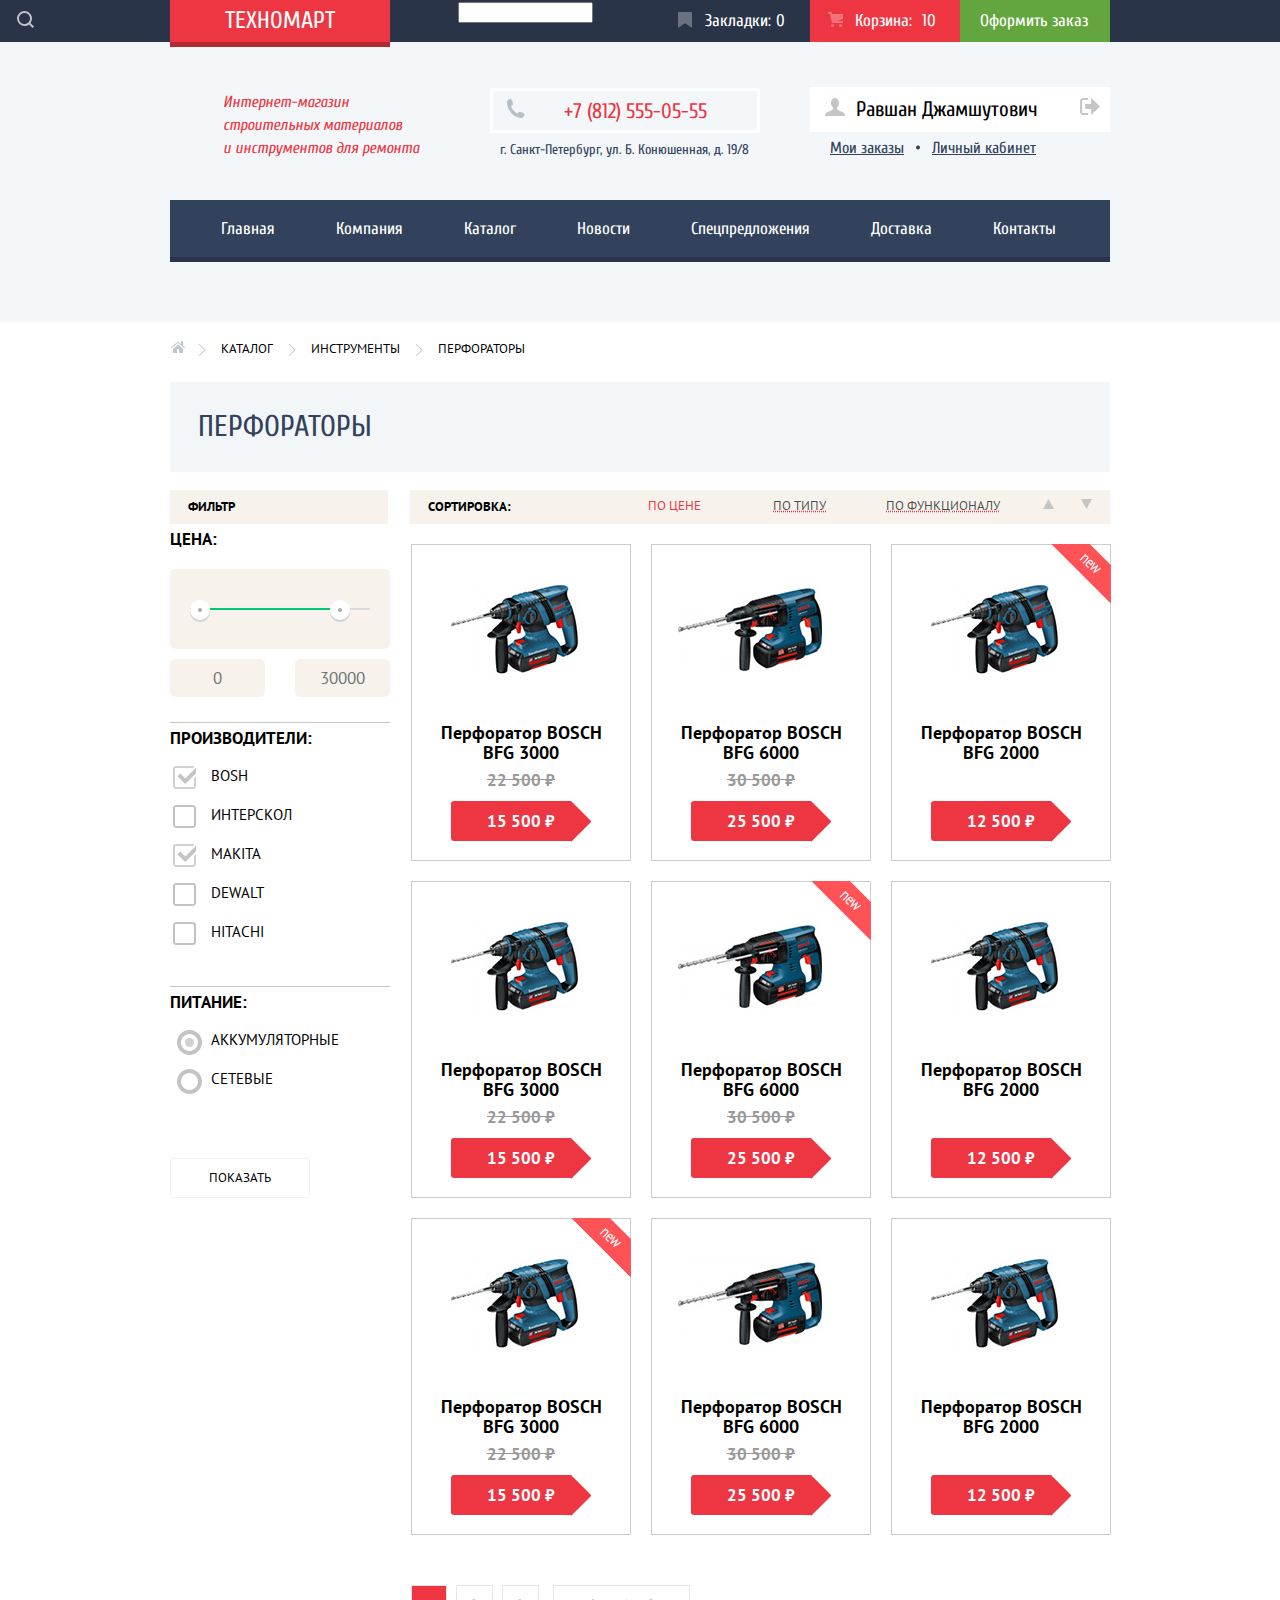
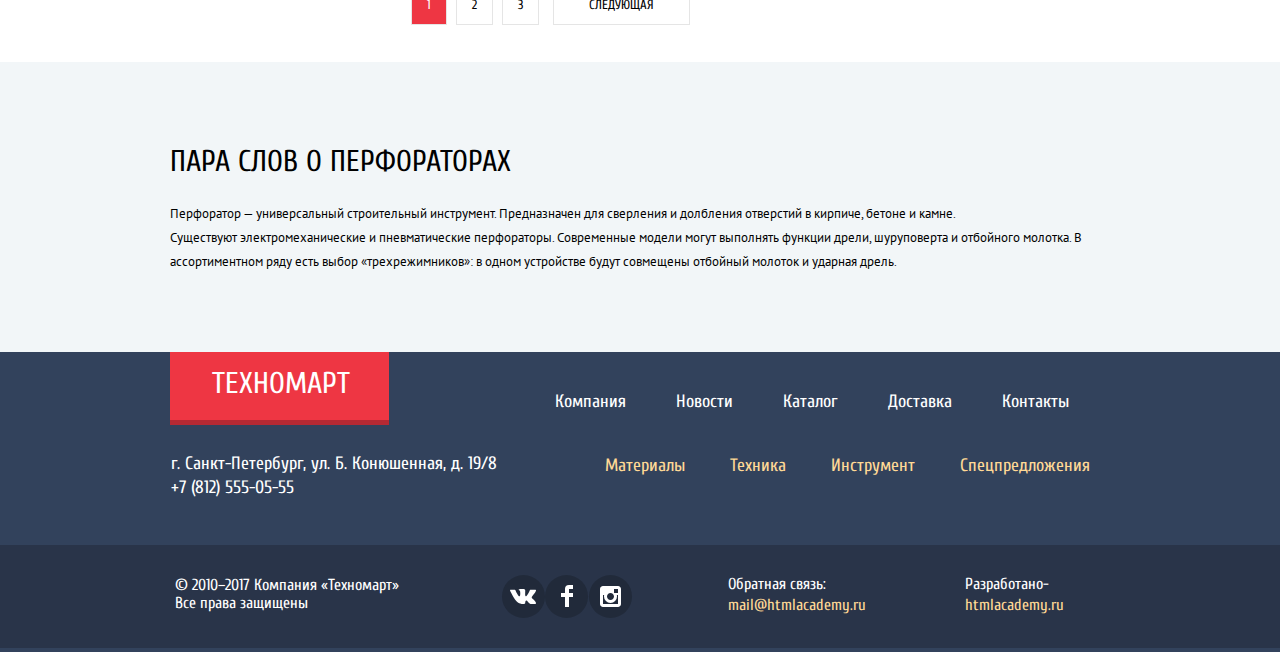
==== commit e2966d06: "Испрвления предзащиты" ====
--- a/catalog.html
+++ b/catalog.html
@@ -3,27 +3,24 @@
   <head>
     <meta charset="utf-8">
     <title>HTML Academy: Техномарт</title>
-    <link href="https://fonts.googleapis.com/css?family=PT+Sans:400,700&subset=cyrillic" rel="stylesheet">
-    <link href="https://fonts.googleapis.com/css?family=Cuprum:400,400i,700&subset=cyrillic" rel ="stylesheet">
+    <link href="https://fonts.googleapis.com/css?family=Cuprum:400,400i,700%7CPT+Sans:400,700&amp;subset=cyrillic" rel="stylesheet">
     <link href="css/normalize.css" rel="stylesheet">
     <link href="css/style.css" rel="stylesheet">
   </head>
   <body>
     <header class="main-header">
       <div class="main-user-navigation">
-        <div class="main-user-navigation-wrapper container">
+        <div class="container main-user-navigation-wrapper">
           <a class="button-logo" href="index.html">Техномарт</a>
-          <div class="header-search">
-            <form class="user-search" action="https://echo.htmlacademy.ru" method="post">
-              <input type="search" name="search" placeholder="Поиск:">
-              <button class="search-button" type="submit">
-                <span class="visually-hidden"> Найти</span>
-                <svg xmlns="http://www.w3.org/2000/svg" width="17" height="17" viewBox="0 0 17 17">
-                  <path fill="#ffffff" d="M17 15.586l-3.542-3.542A7.465 7.465 0 0 0 15 7.5 7.5 7.5 0 1 0 7.5 15c1.71 0 3.282-.579 4.544-1.542L15.586 17 17 15.586zM2 7.5C2 4.467 4.467 2 7.5 2 10.532 2 13 4.467 13 7.5c0 3.032-2.468 5.5-5.5 5.5A5.506 5.506 0 0 1 2 7.5z"/>
-                </svg>
-              </button>         
-            </form>
-          </div>
+          <form class="user-search" action="https://echo.htmlacademy.ru" method="post">
+            <input type="search" name="search" placeholder="Поиск:">
+            <button class="search-button" type="submit">
+              <span class="visually-hidden"> Найти</span>
+              <svg xmlns="http://www.w3.org/2000/svg" width="17" height="17" viewBox="0 0 17 17">
+                <path fill="#ffffff" d="M17 15.586l-3.542-3.542A7.465 7.465 0 0 0 15 7.5 7.5 7.5 0 1 0 7.5 15c1.71 0 3.282-.579 4.544-1.542L15.586 17 17 15.586zM2 7.5C2 4.467 4.467 2 7.5 2 10.532 2 13 4.467 13 7.5c0 3.032-2.468 5.5-5.5 5.5A5.506 5.506 0 0 1 2 7.5z"/>
+              </svg>
+            </button>         
+          </form>
           <ul class="user-navigation">
             <li><a class="bookmark" href="#">Закладки:<span>0</span></a></li>
             <li><a class="basket main-basket" href="#">Корзина:<span>10</span></a></li>
@@ -34,7 +31,9 @@
       <div class=" container main-navigation">
         <div class="wrapper">
           <p class="score-title">
-            Интернет-магазин строительных материалов<br> и инструментов для ремонта
+            Интернет-магазин 
+            строительных материалов 
+            и инструментов для ремонта
           </p>
           <div class="score-contacts">
             <p class="phone">
@@ -72,13 +71,13 @@
           </div>
         </div>
         <ul class="site-navigation">
-          <li><a href="index.html">Главная</a></li>
+          <li><a class="index" href="index.html">Главная</a></li>
           <li><a href="#">Компания</a></li>
           <li><a href="catalog.html">Каталог</a></li>
           <li><a href="#">Новости</a></li>
           <li><a href="#">Спецпредложения</a></li>
           <li><a href="#">Доставка</a></li>
-          <li><a href="#">Контакты</a></li>
+          <li><a class="contact" href="#">Контакты</a></li>
         </ul>
       </div>
     </header>
@@ -214,9 +213,9 @@
                     <a href="#" class="bookmark">В закладки</a>
                 </div>
                 <div class="image"><img width="218" height="168" src="img/produkt-1.jpg" alt="Перфоратор BOSCH BFG 3000"></div>
-                <div class="title">Перфоратор BOSCH BFG 3000</div>
-                <div class="discount">22 500 ₽</div>
-                <div class="price">15 500 ₽</div>
+                <h3 class="title">Перфоратор BOSCH BFG 3000</h3>
+                <p class="discount">22 500 ₽</p>
+                <p class="price">15 500 ₽</p>
               </div>
               <div class="catalog-item">
                 <div class="actions">
@@ -224,9 +223,9 @@
                     <a href="#" class="bookmark">В закладки</a>
                 </div>
                 <div class="image"><img width="218" height="168" src="img/produkt-2.jpg" alt="Перфоратор BOSCH BFG 6000"></div>
-                <div class="title">Перфоратор BOSCH BFG 6000</div>
-                <div class="discount">30 500 ₽</div>
-                <div class="price">25 500 ₽</div>
+                <h3 class="title">Перфоратор BOSCH BFG 6000</h3>
+                <p class="discount">30 500 ₽</p>
+                <p class="price">25 500 ₽</p>
               </div>
               <div class="catalog-item last">
                 <div class="flag flag-new"><span class="visually-hidden">Новинка</span></div>
@@ -235,9 +234,9 @@
                     <a href="#" class="bookmark">В закладки</a>
                 </div>
                 <div class="image"><img width="218" height="168" src="img/produkt-1.jpg" alt="Перфоратор BOSCH BFG 2000"></div>
-                <div class="title">Перфоратор BOSCH BFG 2000</div>
-                <div class="discount"><span class="visually-hidden">30 500 ₽</span></div>
-                <div class="price">12 500 ₽</div>
+                <h3 class="title">Перфоратор BOSCH BFG 2000</h3>
+                <p class="discount"><span class="visually-hidden">30 500 ₽</span></p>
+                <p class="price">12 500 ₽</p>
               </div>
               <div class="catalog-item">
                 <div class="actions">
@@ -245,9 +244,9 @@
                     <a href="#" class="bookmark">В закладки</a>
                 </div>
                 <div class="image"><img width="218" height="168" src="img/produkt-1.jpg" alt="Перфоратор BOSCH BFG 3000"></div>
-                <div class="title">Перфоратор BOSCH BFG 3000</div>
-                <div class="discount">22 500 ₽</div>
-                <div class="price">15 500 ₽</div>
+                <h3 class="title">Перфоратор BOSCH BFG 3000</h3>
+                <p class="discount">22 500 ₽</p>
+                <p class="price">15 500 ₽</p>
               </div>
               <div class="catalog-item">
                 <div class="flag flag-new"><span class="visually-hidden">Новинка</span></div>
@@ -256,9 +255,9 @@
                     <a href="#" class="bookmark">В закладки</a>
                 </div>
                 <div class="image"><img width="218" height="168" src="img/produkt-2.jpg" alt="Перфоратор BOSCH BFG 6000"></div>
-                <div class="title">Перфоратор BOSCH BFG 6000</div>
-                <div class="discount">30 500 ₽</div>
-                <div class="price">25 500 ₽</div>
+                <h3 class="title">Перфоратор BOSCH BFG 6000</h3>
+                <p class="discount">30 500 ₽</p>
+                <p class="price">25 500 ₽</p>
               </div>
               <div class="catalog-item last">
                 <div class="actions">
@@ -266,9 +265,9 @@
                     <a href="#" class="bookmark">В закладки</a>
                 </div>
                 <div class="image"><img width="218" height="168" src="img/produkt-1.jpg" alt="Перфоратор BOSCH BFG 2000"></div>
-                <div class="title">Перфоратор BOSCH BFG 2000</div>
-                <div class="discount"><span class="visually-hidden">30 500 ₽</span></div>
-                <div class="price">12 500 ₽</div>
+                <h3 class="title">Перфоратор BOSCH BFG 2000</h3>
+                <p class="discount"><span class="visually-hidden">30 500 ₽</span></p>
+                <p class="price">12 500 ₽</p>
               </div>
               <div class="catalog-item">
                 <div class="flag flag-new"><span class="visually-hidden">Новинка</span></div>
@@ -277,9 +276,9 @@
                     <a href="#" class="bookmark">В закладки</a>
                 </div>
                 <div class="image"><img width="218" height="168" src="img/produkt-1.jpg" alt="Перфоратор BOSCH BFG 3000"></div>
-                <div class="title">Перфоратор BOSCH BFG 3000</div>
-                <div class="discount">22 500 ₽</div>
-                <div class="price">15 500 ₽</div>
+                <h3 class="title">Перфоратор BOSCH BFG 3000</h3>
+                <p class="discount">22 500 ₽</p>
+                <p class="price">15 500 ₽</p>
               </div>
               <div class="catalog-item">
                 <div class="actions">
@@ -287,9 +286,9 @@
                     <a href="#" class="bookmark">В закладки</a>
                 </div>
                 <div class="image"><img width="218" height="168" src="img/produkt-2.jpg" alt="Перфоратор BOSCH BFG 6000"></div>
-                <div class="title">Перфоратор BOSCH BFG 6000</div>
-                <div class="discount">30 500 ₽</div>
-                <div class="price">25 500 ₽</div>
+                <h3 class="title">Перфоратор BOSCH BFG 6000</h3>
+                <p class="discount">30 500 ₽</p>
+                <p class="price">25 500 ₽</p>
               </div>
               <div class="catalog-item last">
                 <div class="actions">
@@ -297,9 +296,9 @@
                     <a href="#" class="bookmark">В закладки</a>
                 </div>
                 <div class="image"><img width="218" height="168" src="img/produkt-1.jpg" alt="Перфоратор BOSCH BFG 2000"></div>
-                <div class="title">Перфоратор BOSCH BFG 2000</div>
-                <div class="discount"><span class="visually-hidden">30 500 ₽</span></div>
-                <div class="price">12 500 ₽</div>
+                <h3 class="title">Перфоратор BOSCH BFG 2000</h3>
+                <p class="discount"><span class="visually-hidden">30 500 ₽</span></p>
+                <p class="price">12 500 ₽</p>
               </div>
               <div class="pagination">
                 <h2 class="visually-hidden">Номера страниц</h2>
@@ -318,89 +317,85 @@
         <div class="container">
           <h2 class="title-info-tools">Пара слов о перфораторах</h2>
           <p>Перфоратор — универсальный строительный инструмент. Предназначен для сверления и долбления отверстий в кирпиче, бетоне и камне.<br>
-              Существуют электромеханические и пневматические перфораторы. Современные модели могут выполнять функции дрели, шуруповерта и отбойного молотка. В<br> 
-              ассортиментном ряду есть выбор «трехрежимников»: в одном устройстве будут совмещены отбойный молоток и ударная дрель.
+              Существуют электромеханические и пневматические перфораторы. Современные модели могут выполнять функции дрели, шуруповерта и отбойного молотка. 
+              В ассортиментном ряду есть выбор «трехрежимников»: в одном устройстве будут совмещены отбойный молоток и ударная дрель.
           </p>
         </div>
       </section>
     </main>
     <footer class="main-footer">
-      <div class="container">
-        <div class="footer-navigation">
-          <div class="footer-wrapper">
-            <a class="button-logo footer">Техномарт</a>
-            <ul class="footer-site-navigation">
-              <li><a href="#">Компания</a></li>
-              <li><a href="#">Новости</a></li>
-              <li><a href="catalog.html">Каталог</a></li>
-              <li><a href="#">Доставка</a></li>
-              <li><a href="#">Контакты</a></li>
+      <div class="container footer-navigation">
+        <div class="footer-wrapper">
+          <a class="button-logo footer">Техномарт</a>
+          <ul class="footer-site-navigation">
+            <li><a href="#">Компания</a></li>
+            <li><a href="#">Новости</a></li>
+            <li><a href="catalog.html">Каталог</a></li>
+            <li><a href="#">Доставка</a></li>
+            <li><a href="#">Контакты</a></li>
+          </ul>
+        </div>
+        <div class="footer-wrapper">
+          <p class="footer-contacts">
+            г. Санкт-Петербург, ул. Б. Конюшенная, д. 19/8
+            +7 (812) 555-05-55
+          </p>
+          <ul class="footer-catalog-navigation">
+            <li><a href="#">Материалы</a></li>
+            <li><a href="#">Техника</a></li>
+            <li><a href="#">Инструмент</a></li>
+            <li><a href="#">Спецпредложения</a></li>
+          </ul>
+        </div>
+      </div>
+      <div class="footer-item">
+        <div class="container footer-index-columns">
+          <div class="footer-copyright">
+            <p>© 2010–2017 Компания «Техномарт»
+              Все права защищены
+            </p>
+          </div>
+          <div class="footer-social">
+            <ul>
+              <li>
+                <a class="social-button" href="#"><span class="visually-hidden">Вконтакте</span>
+                  <svg xmlns="http://www.w3.org/2000/svg" width="26" height="15" viewBox="0 0 26 15"><path fill="#FFF" d="M16.138 11.51c.956-.309 2.18 2.04 3.483 2.939.978.681 1.727.534 1.727.534l3.473-.05s1.815-.112.957-1.554c-.071-.12-.503-1.069-2.585-3.022-2.177-2.043-1.882-1.712.739-5.244 1.597-2.153 2.236-3.468 2.036-4.028-.192-.539-1.365-.399-1.365-.399L20.69.713c-.381.001-.704.119-.851.515-.003.004-.621 1.666-1.445 3.079-1.741 2.989-2.436 3.148-2.724 2.961-.661-.433-.494-1.737-.494-2.664 0-2.897.432-4.105-.846-4.417-.427-.104-.739-.172-1.828-.182-1.392-.021-2.574 0-3.244.329-.445.223-.786.712-.579.74.26.035.843.16 1.155.586.401.552.389 1.789.389 1.789s.229 3.411-.54 3.834c-.528.29-1.25-.302-2.803-3.016-.793-1.388-1.392-2.922-1.392-2.922s-.116-.285-.326-.441c-.25-.185-.6-.244-.6-.244L.848.684S.29.7.085.946c-.182.218-.015.668-.015.668s2.909 6.881 6.203 10.347c3.02 3.182 6.452 2.971 6.452 2.971h1.555s.469-.054.709-.312c.224-.24.214-.691.214-.691s-.031-2.109.935-2.419z"/></svg>
+                </a>
+              </li>
+              <li>
+                <a class="social-button" href="#"><span class="visually-hidden">Фейсбук</span>
+                  <svg xmlns="http://www.w3.org/2000/svg" width="12" height="22" viewBox="0 0 12 22"><path fill="#FFF" d="M12 4V0H8a4 4 0 0 0-4 4v4H0v4h4v10h4V12h4V8H8V4h4z"/></svg>
+                </a>
+              </li>
+              <li>
+                <a class="social-button" href="#"><span class="visually-hidden">Инстаграм</span>
+                  <svg xmlns="http://www.w3.org/2000/svg" width="21" height="21" viewBox="0 0 21 21"><path fill="#FFF" d="M18 0H3C1.35 0 0 1.35 0 3v15c0 1.65 1.35 3 3 3h15c1.65 0 3-1.35 3-3V3c0-1.65-1.35-3-3-3zm-7.5 7c1.93 0 3.5 1.57 3.5 3.5S12.43 14 10.5 14 7 12.43 7 10.5 8.57 7 10.5 7zM18 18H3V9h1.181A6.504 6.504 0 0 0 4 10.5a6.5 6.5 0 1 0 13 0 6.45 6.45 0 0 0-.181-1.5H18v9zm0-11h-4V3h4v4z"/></svg>
+                </a>
+              </li>
             </ul>
           </div>
-          <div class="footer-wrapper">
-            <p class="footer-contacts">
-              г. Санкт-Петербург, ул. Б. Конюшенная, д. 19/8<br>
-              +7 (812) 555-05-55
-            </p>
-            <ul class="footer-catalog-navigation">
-              <li><a href="#">Материалы</a></li>
-              <li><a href="#">Техника</a></li>
-              <li><a href="#">Инструмент</a></li>
-              <li><a href="#">Спецпредложения</a></li>
-            </ul>
-          </div>
-        </div>
-      </div>
-      <div class="footer-item">
-        <div class="container">
-          <div class="footer-index-columns">
-            <div class="footer-copyright">
-              <p>© 2010–2017 Компания «Техномарт»<br>
-                Все права защищены
-              </p>
-            </div>
-            <div class="footer-social">
-              <ul>
-                <li>
-                  <a class="social-button" href="#"><span class="visually-hidden">Вконтакте</span>
-                    <svg xmlns="http://www.w3.org/2000/svg" width="26" height="15" viewBox="0 0 26 15"><path fill="#FFF" d="M16.138 11.51c.956-.309 2.18 2.04 3.483 2.939.978.681 1.727.534 1.727.534l3.473-.05s1.815-.112.957-1.554c-.071-.12-.503-1.069-2.585-3.022-2.177-2.043-1.882-1.712.739-5.244 1.597-2.153 2.236-3.468 2.036-4.028-.192-.539-1.365-.399-1.365-.399L20.69.713c-.381.001-.704.119-.851.515-.003.004-.621 1.666-1.445 3.079-1.741 2.989-2.436 3.148-2.724 2.961-.661-.433-.494-1.737-.494-2.664 0-2.897.432-4.105-.846-4.417-.427-.104-.739-.172-1.828-.182-1.392-.021-2.574 0-3.244.329-.445.223-.786.712-.579.74.26.035.843.16 1.155.586.401.552.389 1.789.389 1.789s.229 3.411-.54 3.834c-.528.29-1.25-.302-2.803-3.016-.793-1.388-1.392-2.922-1.392-2.922s-.116-.285-.326-.441c-.25-.185-.6-.244-.6-.244L.848.684S.29.7.085.946c-.182.218-.015.668-.015.668s2.909 6.881 6.203 10.347c3.02 3.182 6.452 2.971 6.452 2.971h1.555s.469-.054.709-.312c.224-.24.214-.691.214-.691s-.031-2.109.935-2.419z"/></svg>
-                  </a>
-                </li>
-                <li>
-                  <a class="social-button" href="#"><span class="visually-hidden">Фейсбук</span>
-                    <svg xmlns="http://www.w3.org/2000/svg" width="12" height="22" viewBox="0 0 12 22"><path fill="#FFF" d="M12 4V0H8a4 4 0 0 0-4 4v4H0v4h4v10h4V12h4V8H8V4h4z"/></svg>
-                  </a>
-                </li>
-                <li>
-                  <a class="social-button" href="#"><span class="visually-hidden">Инстаграм</span>
-                    <svg xmlns="http://www.w3.org/2000/svg" width="21" height="21" viewBox="0 0 21 21"><path fill="#FFF" d="M18 0H3C1.35 0 0 1.35 0 3v15c0 1.65 1.35 3 3 3h15c1.65 0 3-1.35 3-3V3c0-1.65-1.35-3-3-3zm-7.5 7c1.93 0 3.5 1.57 3.5 3.5S12.43 14 10.5 14 7 12.43 7 10.5 8.57 7 10.5 7zM18 18H3V9h1.181A6.504 6.504 0 0 0 4 10.5a6.5 6.5 0 1 0 13 0 6.45 6.45 0 0 0-.181-1.5H18v9zm0-11h-4V3h4v4z"/></svg>
-                  </a>
-                </li>
-              </ul>
-            </div>
-            <div class=" footer-feedback">
-              <span>Обратная связь:</span>
-              <a href="mail@htmlacademy.ru">mail@htmlacademy.ru</a>
-            </div>
-            <div class="footer-develop">
-              <span>Разработано-</span>
-              <a href="htmlacademy.ru">htmlacademy.ru</a>
-            </div>
+          <div class=" footer-feedback">
+            <span>Обратная связь:</span>
+            <a href="mail@htmlacademy.ru">mail@htmlacademy.ru</a>
+          </div>
+          <div class="footer-develop">
+            <span>Разработано-</span>
+            <a href="htmlacademy.ru">htmlacademy.ru</a>
           </div>
         </div>
       </div>
     </footer>
-      <section class="modal modal-choice">
-      	<div class="modal-choice-wrapper">
-	        <h2 class="title-choice">Товар добавлен в корзину</h2>
-	        <div class="modal-choice-button">
-	          <a class="button check" href="#">Оформить заказ</a>
-	          <a class="button continue" href="#">Продолжить покупки</a>
-	        </div>
-        </div>
-        <button class="modal-close" type="button">
-          <span class="visually-hidden">Закрыть</span>
-        </button>
-      </section>
+    <section class="modal modal-choice">
+    	<div class="modal-choice-wrapper">
+        <h2 class="title-choice">Товар добавлен в корзину</h2>
+        <div class="modal-choice-button">
+          <a class="button check" href="#">Оформить заказ</a>
+          <a class="button continue" href="#">Продолжить покупки</a>
+        </div>
+      </div>
+      <button class="modal-close" type="button">
+        <span class="visually-hidden">Закрыть</span>
+      </button>
+    </section>
   </body>
 </html>
--- a/css/style.css
+++ b/css/style.css
@@ -1,11 +1,12 @@
 body {
+  min-width: 960px;
   margin: 0;
   padding: 0;
   font-family: "PT Sans", Arial, sans-serif;
   font-size: 13px;
   line-height: 24px;
   color: #000;
-  font-weight: 400;
+  font-weight: normal;
   font-style: normal;
   background-color: #fff;
 }
@@ -22,7 +23,7 @@
 
 .button {
   font-family: "Cuprum", Arial, sans-serif;
-  font-weight: 400;
+  font-weight: normal;
   font-style: normal;
   font-size: 14px;
   line-height: 18px;
@@ -50,16 +51,20 @@
   border: 0;
   padding: 0;
   white-space: nowrap;
+  -webkit-clip-path: inset(100%);
   clip-path: inset(100%);
   clip: rect(0 0 0 0);
   overflow: hidden;
 }
 
 .main-header {
-  display: flex;
+  display: -webkit-box;
+  display: -ms-flexbox;
+  display: flex;
+  -ms-flex-wrap: wrap;
   flex-wrap: wrap;
   font-family: "Cuprum", Arial, sans-serif;
-  font-weight: 400;
+  font-weight: normal;
   font-style: normal;
   background-color: rgb(243, 247, 249);
   width: 100%;
@@ -78,7 +83,11 @@
 }
 
 .main-user-navigation-wrapper {
-  display: flex;
+  display: -webkit-box;
+  display: -ms-flexbox;
+  display: flex;
+  -webkit-box-pack: justify;
+  -ms-flex-pack: justify;
   justify-content: space-between;
 }
 
@@ -94,6 +103,7 @@
   line-height: 24px;
   color: #fff;
   background-color: rgb(238, 54, 67);
+  -webkit-box-shadow: 0 5px 0 rgb(181, 41, 51);
   box-shadow: 0 5px 0 rgb(181, 41, 51);
   vertical-align: middle;
   text-transform: uppercase;
@@ -146,11 +156,41 @@
   opacity: 0.7;
 }
 
+input[type="search"]::-webkit-input-placeholder {
+  color: #fff;
+  opacity: 1;
+}
+
+input[type="search"]::-ms-input-placeholder {
+  color: #fff;
+  opacity: 1;
+}
+
+input[type="search"]:-ms-input-placeholder {
+  color: #fff;
+  opacity: 1;
+}
+
 input[type="search"]::placeholder {
   color: #fff;
   opacity: 1;
 }
 
+input[type="search"]:focus::-webkit-input-placeholder {
+  color: #000;
+  opacity: 1;
+}
+
+input[type="search"]:focus::-ms-input-placeholder {
+  color: #000;
+  opacity: 1;
+}
+
+input[type="search"]:focus:-ms-input-placeholder {
+  color: #000;
+  opacity: 1;
+}
+
 input[type="search"]:focus::placeholder {
   color: #000;
   opacity: 1;
@@ -175,7 +215,11 @@
 }
 
 .user-navigation {
-  display: flex;
+  display: -webkit-box;
+  display: -ms-flexbox;
+  display: flex;
+  -webkit-box-pack: justify;
+  -ms-flex-pack: justify;
   justify-content: space-between;
   width: 450px;
   margin: 0;
@@ -250,28 +294,46 @@
   background-color: rgb(238, 54, 67);
 }
 
+.user-navigation .main-basket:hover,
+.user-navigation .main-basket:focus {
+  background-color: rgb(202, 44, 55);
+}
+
+.user-navigation .main-basket:active {
+  background-color: rgb(186, 39, 50);
+}
+
 .user-navigation .checkout {
   width: 130px;
   padding-left: 20px;
+  color: #fff;
   background-color: rgb(99, 166, 62);
 }
 
 .user-navigation .checkout:hover,
 .user-navigation .checkout:focus {
+  color: #fff;
   background-color: rgb(95, 187, 45);
 }
 
 .user-navigation .checkout:active {
-  opacity: 0.4;
+  background-color: rgb(81, 133, 52);
+  color: rgba(255, 255, 255, 0.5);
 }
 
 .main-navigation {
-  display: flex;
+  display: -webkit-box;
+  display: -ms-flexbox;
+  display: flex;
+  -ms-flex-wrap: wrap;
   flex-wrap: wrap;
 }
 
 .wrapper {
-  display: flex;
+  display: -webkit-box;
+  display: -ms-flexbox;
+  display: flex;
+  -ms-flex-wrap: wrap;
   flex-wrap: wrap;
   margin: 0;
   padding: 0;
@@ -281,19 +343,20 @@
 }
 
 .score-title {
-  width: 210px;
-  padding: 21px 20px;
-  padding-left: 50px;
+  width: 200px;
+  margin-left: 5px;
+  margin-right: 70px;
   font-size: 16px;
   line-height: 23px;
   color: rgb(238, 54, 67);
   font-style: italic;
+  white-space: pre;
 }
 
 .score-contacts {
   width: 270px;
-  margin-top: 13px;
-  margin-left: 40px;
+  margin-top: 15px;
+  margin-left: 45px;
 }
 
 .phone {
@@ -320,8 +383,13 @@
 }
 
 .wrapper .user {
-  display: flex;
-  flex-wrap: wrap;
+  display: -webkit-box;
+  display: -ms-flexbox;
+  display: flex;
+  -ms-flex-wrap: wrap;
+  flex-wrap: wrap;
+  -webkit-box-pack: justify;
+  -ms-flex-pack: justify;
   justify-content: space-between;
   width: 280px;
   height: 45px;
@@ -370,6 +438,8 @@
 }
 
 .profile-wrapper {
+  display: -webkit-box;
+  display: -ms-flexbox;
   display: flex;
   width: 300px;
   height: 45px;
@@ -453,23 +523,32 @@
 }
 
 .site-navigation {
-  display: flex;
-  justify-content: space-between;
+  display: -webkit-box;
+  display: -ms-flexbox;
+  display: flex;
+  -ms-flex-wrap: wrap;
+  -o-flex-wrap: wrap;
+  flex-wrap: wrap;
   width: 940px;
-  padding: 0 13px;
   margin-bottom: 65px;
   background-color: rgb(50, 66, 92);
+  -webkit-box-shadow: 0 5px 0 rgb(41, 52, 73);
   box-shadow: 0 5px 0 rgb(41, 52, 73);
+  vertical-align: middle;
 }
 
 .site-navigation a {
   display: block;
-  padding: 21px 30px;
+  padding: 20px 30.5px;
   font-size: 17px;
   line-height: 17px;
   color: #fff;
 }
 
+.site-navigation .index {
+  padding-left: 11px;
+}
+
 .site-navigation a:hover,
 .site-navigation a:focus {
   background-color: rgb(41, 52, 73);
@@ -489,8 +568,13 @@
 }
 
 .breadcrumbs {
-  display: flex;
+  display: -webkit-box;
+  display: -ms-flexbox;
+  display: flex;
+  -webkit-box-pack: start;
+  -ms-flex-pack: start;
   justify-content: flex-start;
+  -ms-flex-wrap: wrap;
   flex-wrap: wrap;
   width: 940px;
   margin: 0 auto;
@@ -518,7 +602,7 @@
   padding-left: 28px;
   margin-bottom: 18px;
   font-family: "Cuprum", Arial, sans-serif;
-  font-weight: 400;
+  font-weight: normal;
   font-style: normal;
   font-size: 30px;
   line-height: 30px;
@@ -528,7 +612,11 @@
 }
 
 .catalog-item-columns {
-  display: flex;
+  display: -webkit-box;
+  display: -ms-flexbox;
+  display: flex;
+  -webkit-box-pack: justify;
+  -ms-flex-pack: justify;
   justify-content: space-between;
   margin: 0;
   padding: 0;
@@ -541,18 +629,21 @@
 }
 
 .catalog-items {
-  display: flex;
-  flex-wrap: wrap;
-  width: 100%;
-  margin: 0;
-  padding: 0;
+  display: -webkit-box;
+  display: -ms-flexbox;
+  display: flex;
+  -ms-flex-wrap: wrap;
+  flex-wrap: wrap;
+  width: 940px;
+  margin: -1px;
+  padding: -1px;
   background-color: #fff;
 }
 
 .catalog-items.inner {
   width: 700px;
-  margin: 0;
-  padding: 0;
+  margin: -1px;
+  padding: -1px;
   margin-top: 20px;
 }
 
@@ -612,10 +703,10 @@
   border: 3px solid #63a63e;
   border-bottom-color: #367315;
   background-color: #63a63e;
-  color: white;
+  color: #fff;
   font-size: 14px;
   font-weight: normal;
-  font-family: "Cuprum", sans-serif;
+  font-family: "Cuprum", Arial, sans-serif;
   line-height: 18px;
   text-decoration: none;
   text-transform: uppercase;
@@ -652,7 +743,7 @@
   margin-bottom: 15px;
   font-size: 18px;
   line-height: 20px;
-  font-weight: 700;
+  font-weight: bold;
 }
 
 .catalog-item .discount {
@@ -661,7 +752,7 @@
   margin-bottom: 10px;
   font-size: 17px;
   line-height: 18px;
-  font-weight: 700;
+  font-weight: bold;
   color: #999;
   text-decoration: line-through;
 }
@@ -674,7 +765,7 @@
   padding: 11px 30px;
   font-size: 17px;
   line-height: 18px;
-  font-weight: 700;
+  font-weight: bold;
   color: white;
   background: #ee3643;
   border-radius: 3px;
@@ -686,13 +777,17 @@
   top: 0;
   right: -20px;
   width: 0;
-  height: 0;
+  height: 1px;
   border: 20px solid white;
   border-left-color: #ee3643;
 }
 
 .sort {
-  display: flex;
+  display: -webkit-box;
+  display: -ms-flexbox;
+  display: flex;
+  -webkit-box-pack: justify;
+  -ms-flex-pack: justify;
   justify-content: space-between;
   margin: 0 auto;
   padding: 0;
@@ -715,7 +810,11 @@
 }
 
 .sort-wrapper {
-  display: flex;
+  display: -webkit-box;
+  display: -ms-flexbox;
+  display: flex;
+  -webkit-box-pack: justify;
+  -ms-flex-pack: justify;
   justify-content: space-between;
   position: relative;
   width: 700px;
@@ -730,7 +829,10 @@
 }
 
 .sort-items {
-  display: flex;
+  display: -webkit-box;
+  display: -ms-flexbox;
+  display: flex;
+  -ms-flex-wrap: wrap;
   flex-wrap: wrap;
   width: 355px;
   margin: 0;
@@ -743,7 +845,9 @@
   color: rgba(0, 0, 0, 0.7);
   text-transform: uppercase;
   text-decoration: underline;
+  -webkit-text-decoration-color: rgb(238, 54, 67);
   text-decoration-color: rgb(238, 54, 67);
+  -webkit-text-decoration-style: dotted;
   text-decoration-style: dotted;
 }
 
@@ -779,7 +883,10 @@
 }
 
 .button-wrapper {
-  display: flex;
+  display: -webkit-box;
+  display: -ms-flexbox;
+  display: flex;
+  -ms-flex-pack: distribute;
   justify-content: space-around;
   width: 75px;
   padding: 3px 5px;
@@ -807,9 +914,8 @@
   border-bottom: 1px solid #c5c5c5;
 }
 
-.filters legend,
-.filters h3 {
-  font-weight: 700;
+.filters legend {
+  font-weight: bold;
   font-style: normal;
   font-size: 17px;
   line-height: 30px;
@@ -857,6 +963,7 @@
   padding: 0;
   border: 8px solid #fff;
   background-color: #ababab;
+  -webkit-box-shadow: 0 2px 1px 0 #cfcfcf;
   box-shadow: 0 2px 1px 0 #cfcfcf;
   border-radius: 50%;
   cursor: pointer;
@@ -871,7 +978,11 @@
 }
 
 .price-controls {
-  display: flex;
+  display: -webkit-box;
+  display: -ms-flexbox;
+  display: flex;
+  -webkit-box-pack: justify;
+  -ms-flex-pack: justify;
   justify-content: space-between;
   margin-top: -5px;
   font-size: 0;
@@ -910,93 +1021,90 @@
   position: relative;
   display: block;
   cursor: pointer;
+  -webkit-user-select: none;
+  -moz-user-select: none;
+  -ms-user-select: none;
   user-select: none;
 }
 
 .filter-input-checkbox + label::before {
   content: "";
   position: absolute;
-  left: -36px;
-  top: 2px;
+  top: 0;
+  left: -38px;
   width: 27px;
   height: 23px;
-  background-image: url("../img/checkbox-off.svg");
-  background-repeat: no-repeat;
-  background-position: 0 0;
-}
-
-.filter-input-checkbox + label:hover::before,
-.filter-input-checkbox + label:focus::before {
   background-image: url("../img/checkbox-off-off.svg");
   background-repeat: no-repeat;
   background-position: 0 0;
-}
-
-.filter-input-checkbox:disabled + label::before,
-.filter-input-checkbox:disabled + label::after {
+  opacity: 0.8;
+}
+
+.filter-input-checkbox + label:hover::before,
+.filter-input-checkbox + label:focus::before {
+  opacity: 1;
+}
+
+.filter-input-checkbox:disabled + label::before {
   opacity: 0.7;
 }
 
 .filter-input-checkbox:checked + label::before {
   content: "";
   position: absolute;
-  top: 4px;
+  top: 0;
   left: -38px;
   width: 23px;
   height: 23px;
-  background-image: url("../img/checkbox-on.svg");
-  background-repeat: no-repeat;
-  background-position: 0 0;
-}
-
-.filter-input-checkbox:checked + label:hover::after,
-.filter-input-checkbox:checked + label:focus::after {
   background-image: url("../img/checkbox-on-on.svg");
   background-repeat: no-repeat;
   background-position: 0 0;
+  opacity: 0.8;
+}
+
+.filter-input-checkbox:checked + label:hover::before,
+.filter-input-checkbox:checked + label:focus::before {
+  opacity: 1;
 }
 
 .filter-input-radio + label::before {
-  content: "";
-  position: absolute;
-  left: -34px;
-  top: 0;
-  width: 25px;
-  height: 25px;
-  background-image: url("../img/radio-off.svg");
-  background-repeat: no-repeat;
-  background-position: 0 0;
-}
-
-.filter-input-radio + label:hover::before,
-.filter-input-radio + label:focus::before {
-  background-image: url("../img/radio-off-off.svg");
-  background-repeat: no-repeat;
-  background-position: 0 0;
-}
-
-.filter-input-radio:disabled + label::after,
-.filter-input-radio:disabled + label::before {
-  opacity: 0.7;
-}
-
-.filter-input-radio:checked + label::after {
   content: "";
   position: absolute;
   top: 0;
   left: -34px;
   width: 25px;
   height: 25px;
-  background-image: url("../img/radio-on.svg");
+  background-image: url("../img/radio-off-off.svg");
   background-repeat: no-repeat;
   background-position: 0 0;
-}
-
-.filter-input-radio:checked + label:hover::after,
-.filter-input-radio:checked + label:focus::after {
+  opacity: 0.8;
+}
+
+.filter-input-radio + label:hover::before,
+.filter-input-radio + label:focus::before {
+  opacity: 1;
+}
+
+.filter-input-radio:disabled + label::before {
+  opacity: 0.7;
+}
+
+.filter-input-radio:checked + label::before {
+  content: "";
+  position: absolute;
+  top: 0;
+  left: -34px;
+  width: 25px;
+  height: 25px;
   background-image: url("../img/radio-on-on.svg");
   background-repeat: no-repeat;
   background-position: 0 0;
+  opacity: 0.8;
+}
+
+.filter-input-radio:checked + label:hover::before,
+.filter-input-radio:checked + label:focus::before {
+  opacity: 1;
 }
 
 .checkbox,
@@ -1022,10 +1130,13 @@
 }
 
 .avantages {
-  display: flex;
+  display: -webkit-box;
+  display: -ms-flexbox;
+  display: flex;
+  -ms-flex-wrap: wrap;
   flex-wrap: wrap;
   margin: 0;
-  margin-top: 54px;
+  margin-top: 56px;
   margin-bottom: 55px;
   padding: 0;
 }
@@ -1034,7 +1145,7 @@
   position: relative;
   display: inline-block;
   font-family: "Cuprum", Arial, sans-serif;
-  font-weight: 400;
+  font-weight: normal;
   font-style: normal;
   color: #fff;
   width: 300px;
@@ -1044,7 +1155,7 @@
   display: block;
   font-size: 24px;
   line-height: 30px;
-  font-weight: 700;
+  font-weight: bold;
   margin-top: 22px;
   margin-left: 22px;
 }
@@ -1071,6 +1182,8 @@
   height: 123px;
   margin: 0;
   background-color: rgb(255, 191, 71);
+  -webkit-box-ordinal-group: 2;
+  -ms-flex-order: 1;
   order: 1;
 }
 
@@ -1109,6 +1222,8 @@
   height: 123px;
   margin-left: 20px;
   background-color: rgb(59, 188, 227);
+  -webkit-box-ordinal-group: 3;
+  -ms-flex-order: 2;
   order: 2;
 }
 
@@ -1132,6 +1247,8 @@
   height: 123px;
   margin-left: 20px;
   background-color: rgb(220, 145, 216);
+  -webkit-box-ordinal-group: 4;
+  -ms-flex-order: 3;
   order: 3;
 }
 
@@ -1152,11 +1269,18 @@
 }
 
 .category-wrapper {
-  display: flex;
+  display: -webkit-box;
+  display: -ms-flexbox;
+  display: flex;
+  -webkit-box-orient: vertical;
+  -webkit-box-direction: normal;
+  -ms-flex-direction: column;
   flex-direction: column;
   width: 300px;
   margin-top: 20px;
   margin-left: 20px;
+  -webkit-box-ordinal-group: 6;
+  -ms-flex-order: 5;
   order: 5;
 }
 
@@ -1205,15 +1329,20 @@
 }
 
 .slider-content {
-  display: flex;
+  display: -webkit-box;
+  display: -ms-flexbox;
+  display: flex;
+  -ms-flex-wrap: wrap;
   flex-wrap: wrap;
   width: 620px;
   height: 266px;
   margin-top: 20px;
   font-family: "Cuprum", Arial, sans-serif;
-  font-weight: 400;
+  font-weight: normal;
   font-style: normal;
   color: #fff;
+  -webkit-box-ordinal-group: 5;
+  -ms-flex-order: 4;
   order: 4;
 }
 
@@ -1221,13 +1350,13 @@
   position: relative;
 }
 
-.slider.visually h3 {
+.slider-content h3 {
   position: absolute;
   top: -12px;
   left: 22px;
   font-size: 36px;
   line-height: 36px;
-  font-weight: 700;
+  font-weight: bold;
   text-transform: uppercase;
 }
 
@@ -1300,42 +1429,24 @@
   padding: 10px 0;
 }
 
-.slider-next::before {
-  content: "";
-  position: absolute;
-  bottom: 0;
-  left: 5px;
-  width: 20px;
-  height: 40px;
-  background: url("../img/icon-left.svg") no-repeat 0 0;
-}
-
-.slider-back::before {
-  content: "";
-  position: absolute;
-  bottom: 0;
-  right: 5px;
-  width: 20px;
-  height: 40px;
-  background: url("../img/icon-right.svg") no-repeat 0 0;
-}
-
-.slider.visually .slider-back {
-  position: absolute;
-  bottom: 110px;
-  right: 20px;
+.slider-back {
+  position: absolute;
+  bottom: 109px;
+  right: 15px;
   border: 0;
   color: rgba(0, 0, 0, 0);
   background-color: rgba(0, 0, 0, 0);
-}
-
-.slider.visually .slider-next {
+  cursor: pointer;
+}
+
+.slider-next {
   position: absolute;
   bottom: 110px;
-  left: 20px;
+  left: 18px;
   border: 0;
   color: rgba(0, 0, 0, 0);
   background-color: rgba(0, 0, 0, 0);
+  cursor: pointer;
 }
 
 .slider.hidden {
@@ -1344,7 +1455,10 @@
 
 .popular-goods,
 .brands {
-  display: flex;
+  display: -webkit-box;
+  display: -ms-flexbox;
+  display: flex;
+  -ms-flex-wrap: wrap;
   flex-wrap: wrap;
 }
 
@@ -1361,23 +1475,38 @@
 .popular-items h2,
 .popular-brands h2 {
   font-family: "Cuprum", Arial, sans-serif;
-  font-weight: 400;
+  font-weight: normal;
   font-style: normal;
   font-size: 30px;
   line-height: 30px;
   color: rgb(50, 66, 92);
   background-color: rgb(243, 247, 249);
   text-transform: uppercase;
+}
+
+.popular-items h2 {
   margin-top: 30px;
-  margin-left: 32px;
-}
-
-.popular-items a,
+  margin-left: 27px;
+}
+
+.popular-brands h2 {
+  margin-top: 33px;
+  margin-left: 23px;
+}
+
+.popular-items a {
+  position: absolute;
+  width: 253px;
+  bottom: 27px;
+  right: 25px;
+  text-align: center;
+}
+
 .popular-brands a {
   position: absolute;
-  width: 255px;
+  width: 253px;
   bottom: 25px;
-  right: 20px;
+  right: 25px;
   text-align: center;
 }
 
@@ -1388,9 +1517,13 @@
 }
 
 .brands-list {
-  display: flex;
-  flex-wrap: wrap;
-  margin-bottom: 65px;
+  display: -webkit-box;
+  display: -ms-flexbox;
+  display: flex;
+  -ms-flex-wrap: wrap;
+  flex-wrap: wrap;
+  margin-top: -1px;
+  margin-bottom: 85px;
   padding: 0;
 }
 
@@ -1408,10 +1541,12 @@
 .catalog-item:hover,
 .catalog-item:focus,
 .brands-item:focus {
+  -webkit-box-shadow: 10px 0 25px 0 rgba(41, 52, 73, 0.5);
   box-shadow: 10px 0 25px 0 rgba(41, 52, 73, 0.5);
 }
 
 .brands-item:active {
+  -webkit-box-shadow: 4px 0 10px 0 rgba(41, 52, 73, 0.5);
   box-shadow: 4px 0 10px 0 rgba(41, 52, 73, 0.5);
 }
 
@@ -1475,7 +1610,7 @@
 }
 
 .brands-item.metabo img {
-  padding: 38px 8px;
+  padding: 35px 8px;
 }
 
 .filter-price {
@@ -1484,8 +1619,16 @@
 }
 
 .pagination-list {
-  display: flex;
-  flex-wrap: wrap;
+  display: -webkit-box;
+  display: -ms-flexbox;
+  display: flex;
+  -ms-flex-wrap: wrap;
+  flex-wrap: wrap;
+  font-family: "Cuprum", Arial, sans-serif;
+  font-weight: normal;
+  font-style: normal;
+  font-size: 13px;
+  line-height: 18px;
   padding: 0;
   margin: 0;
   margin-top: 30px;
@@ -1497,8 +1640,6 @@
 
 .pagination-item {
   margin-right: 9px;
-  font-size: 13px;
-  line-height: 18px;
   color: #000;
   border: 1px solid rgb(229, 229, 229);
 }
@@ -1536,41 +1677,50 @@
 
 .slider-service {
   background-color: rgb(243, 247, 249);
-  margin: 0;
-  padding: 0;
-  padding-top: 50px;
-  padding-bottom: 58px;
+  padding-top: 40px;
+  padding-bottom: 95px;
 }
 
 .service-items {
-  display: flex;
+  display: -webkit-box;
+  display: -ms-flexbox;
+  display: flex;
+  -webkit-box-pack: justify;
+  -ms-flex-pack: justify;
   justify-content: space-between;
-  flex-wrap: wrap;
+  -ms-flex-wrap: wrap;
+  flex-wrap: wrap;
+  width: 940px;
   background-image: url("../img/line-shadow.png");
   background-repeat: no-repeat;
-  background-position: 275px 170px;
+  background-position: 246px 165px;
 }
 
 .service-shop {
   width: 940px;
-  margin: 0;
-  padding: 0;
-  margin-left: 0;
 }
 
 .service-shop h2 {
   font-family: "Cuprum", Arial, sans-serif;
-  font-weight: 400;
+  font-weight: normal;
   font-style: normal;
   font-size: 30px;
   line-height: 30px;
   color: #000;
   text-transform: uppercase;
+  margin-bottom: 35px;
+}
+
+.service-shop p {
+  margin-left: -40px;
+  width: 395px;
+  white-space: pre;
 }
 
 .slider-service h3 {
+  margin-top: 30px;
   font-family: "Cuprum", Arial, sans-serif;
-  font-weight: 400;
+  font-weight: normal;
   font-style: normal;
   font-size: 36px;
   line-height: 36px;
@@ -1579,24 +1729,23 @@
 }
 
 .slider-service p {
+  margin-top: -35px;
+  margin-left: -50px;
+  white-space: pre;
   font-size: 13px;
   line-height: 24px;
   color: #000;
 }
 
-.service-delivery {
-  display: flex;
-  justify-content: space-between;
-  width: 940px;
-}
-
 .service-list {
-  display: flex;
+  display: -webkit-box;
+  display: -ms-flexbox;
+  display: flex;
+  -ms-flex-wrap: wrap;
   flex-wrap: wrap;
   width: 240px;
-  margin: 0;
-  padding: 0;
-  margin-top: 75px;
+  margin-top: 30px;
+  margin-bottom: 10px;
 }
 
 .service-list button {
@@ -1607,7 +1756,7 @@
   padding-bottom: 16px;
   padding-left: 20px;
   font-family: "Cuprum", Arial, sans-serif;
-  font-weight: 700;
+  font-weight: bold;
   font-style: normal;
   font-size: 21px;
   line-height: 30px;
@@ -1618,32 +1767,36 @@
 }
 
 .service-list button:hover {
-  background-color: rgb(29, 34, 49);
-}
-
-.service-list .active,
-.service-list .active:hover {
+  background-color: rgb(41, 52, 73);
+}
+
+.service-list .active {
   background-color: #fff;
-  color: rgb(50, 66, 92);
+  color: #32425c;
 }
 
 .service-list .lower {
+  -webkit-box-shadow: inset 0 1px 0 #293449,
+  0 1px 0 #405069;
   box-shadow: inset 0 1px 0 #293449,
-              0 1px 0 #405069;
-}
-
-.service-text.delivery,
-.service-text.guarantee,
-.service-text.credit {
+  0 1px 0 #405069;
+}
+
+.service-delivery,
+.service-guarantee,
+.service-credit {
   display: block;
   position: relative;
   width: 620px;
 }
-
-.service-text.delivery::after {
+.service-delivery {
+  
+}
+
+.service-delivery::after {
   content: "";
   position: absolute;
-  top: 60px;
+  top: 55px;
   left: 150px;
   width: 468px;
   height: 261px;
@@ -1652,14 +1805,12 @@
 
 .service-guarantee {
   display: none;
-  justify-content: space-between;
-  width: 940px;
-}
-
-.service-text.guarantee::after {
+}
+
+.service-guarantee::after {
   content: "";
   position: absolute;
-  top: 60px;
+  top: 55px;
   left: 240px;
   width: 468px;
   height: 261px;
@@ -1668,14 +1819,12 @@
 
 .service-credit {
   display: none;
-  justify-content: space-between;
-  width: 940px;
-}
-
-.service-text.credit::after {
+}
+
+.service-credit::after {
   content: "";
   position: absolute;
-  top: 60px;
+  top: 55px;
   left: 240px;
   width: 468px;
   height: 261px;
@@ -1690,35 +1839,47 @@
 }
 
 .index-columns {
-  display: flex;
+  display: -webkit-box;
+  display: -ms-flexbox;
+  display: flex;
+  -webkit-box-pack: justify;
+  -ms-flex-pack: justify;
   justify-content: space-between;
-  margin: 0;
-  padding-top: 75px;
-  padding-bottom: 85px;
-  padding-left: 10px;
-  padding-right: 10px;
+  height: 390px;
+  padding-top: 51px;
+  padding-bottom: 93px;
 }
 
 .details {
-  display: flex;
+  display: -moz-flex;
+  display: -ms-flex;
+  display: -o-flex;
+  display: -webkit-box;
+  display: -ms-flexbox;
+  display: flex;
+  -ms-flex-wrap: wrap;
+  -o-flex-wrap: wrap;
   flex-wrap: wrap;
   width: 540px;
-  margin: 0;
-  padding: 0;
 }
 
 .contacts {
-  display: flex;
+  display: -moz-flex;
+  display: -ms-flex;
+  display: -o-flex;
+  display: -webkit-box;
+  display: -ms-flexbox;
+  display: flex;
+  -ms-flex-wrap: wrap;
+  -o-flex-wrap: wrap;
   flex-wrap: wrap;
   width: 300px;
-  margin: 0;
-  padding: 0;
 }
 
 .details h2,
 .contacts h2 {
   font-family: "Cuprum", Arial, sans-serif;
-  font-weight: 400;
+  font-weight: normal;
   font-style: normal;
   font-size: 30px;
   line-height: 30px;
@@ -1726,29 +1887,59 @@
   color: #000;
 }
 
+.details h2 {
+  margin-bottom: 15px;
+}
+
+.contacts h2 {
+  margin-bottom: 14px;
+}
+
 .details p,
 .contacts p {
+  font-family: "PT Sans", Arial, sans-serif;
+  font-weight: normal;
+  font-style: normal;
   font-size: 13px;
   line-height: 24px;
 }
 
-.details-item li {
-  display: block;
+.preview {
+  margin-bottom: 10px;
+}
+
+.details-post {
+  width: 390px;
+  margin-bottom: -1px;
+}
+
+.details-item {
+  width: 540px;
+  margin-bottom: -25px;
+}
+
+.details-item p {
   position: relative;
-  font-size: 16px;
+  font-size: 18px;
   line-height: 20px;
   color: #000;
-  padding: 6px 0;
-}
-
-.details-item li::before {
+  margin-left: 35px;
+  padding: 2px 0;
+}
+
+.details-item p::before {
   content: "";
   position: absolute;
-  top: 15px;
-  left: -30px;
+  top: 11px;
+  left: -35px;
   width: 25px;
   height: 2px;
   background: url("../img/red-line.png") no-repeat 0 0;
+}
+
+.contacts-post {
+  width: 200px;
+  margin-bottom: 30px;
 }
 
 .button.company {
@@ -1759,17 +1950,19 @@
   text-align: center;
 }
 
+.map {
+  margin-bottom: 33px;
+}
+
 .button.map {
   display: block;
-  width: 300px;
-  margin-top: 40px;
-  padding: 10px 0;
+  width: 298px;
+  margin-bottom: 40px;
+  padding: 10px 1px;
   text-align: center;
 }
 
 .info-tools {
-  margin: 0;
-  padding: 0;
   padding-top: 60px;
   padding-bottom: 65px;
   padding-left: -5px;
@@ -1777,6 +1970,9 @@
 }
 
 .info-tools h2 {
+  font-family: "Cuprum", Arial, sans-serif;
+  font-weight: normal;
+  font-style: normal;
   font-size: 30px;
   line-height: 30px;
   color: #000;
@@ -1790,13 +1986,16 @@
 
 .main-footer {
   font-family: "Cuprum", Arial, sans-serif;
-  font-weight: 400;
+  font-weight: normal;
   font-style: normal;
   width: 100%;
+  height: 300px;
   background-color: rgb(50, 66, 92);
   color: #fff;
   font-size: 18px;
   line-height: 24px;
+  margin: 0;
+  padding: 0;
 }
 
 .main-footer ul {
@@ -1804,14 +2003,19 @@
 }
 
 .footer-navigation {
-  display: flex;
-  flex-wrap: wrap;
-  margin: 0;
-  padding: 0;
+  display: -webkit-box;
+  display: -ms-flexbox;
+  display: flex;
+  -ms-flex-wrap: wrap;
+  flex-wrap: wrap;
 }
 
 .footer-wrapper {
-  display: flex;
+  display: -webkit-box;
+  display: -ms-flexbox;
+  display: flex;
+  -webkit-box-pack: justify;
+  -ms-flex-pack: justify;
   justify-content: space-between;
   width: 940px;
   margin: 0;
@@ -1820,33 +2024,43 @@
 
 .button-logo.footer {
   width: 130px;
-  margin-bottom: 10px;
-  padding: 20px 45px;
+  margin-bottom: 14px;
+  padding-top: 17px;
+  padding-bottom: 17px;
+  padding-left: 42px;
+  padding-right: 47px;
   font-size: 30px;
   line-height: 30px;
 }
 
 .footer-site-navigation {
-  display: flex;
-  justify-content: space-between;
-  flex-wrap: wrap;
-  width: 570px;
+  display: -webkit-box;
+  display: -ms-flexbox;
+  display: flex;
+  -webkit-box-pack: justify;
+  -ms-flex-pack: justify;
+  -ms-flex-wrap: wrap;
+  flex-wrap: wrap;
+  width: 580px;
   padding: 0;
-  margin-top: 0;
+  margin-top: 28px;
   margin-bottom: 10px;
-  margin-left: auto;
 }
 
 .footer-site-navigation a {
   display: block;
-  margin-top: 20px;
-  padding: 10px 20px;
+  padding: 10px 25px;
   vertical-align: middle;
 }
 
 .footer-catalog-navigation {
-  display: flex;
-  flex-wrap: wrap;
+  display: -webkit-box;
+  display: -ms-flexbox;
+  display: flex;
+  -ms-flex-wrap: wrap;
+  flex-wrap: wrap;
+  -webkit-box-pack: justify;
+  -ms-flex-pack: justify;
   justify-content: space-between;
   width: 525px;
   margin-top: 0;
@@ -1865,9 +2079,7 @@
 
 .footer-contacts {
   width: 330px;
-  margin: 0;
-  padding: 10px 20px;
-  padding-left: 0;
+  padding-left: 1px;
 }
 
 .footer-catalog-navigation a:hover,
@@ -1900,13 +2112,22 @@
 }
 
 .footer-index-columns {
-  display: flex;
+  display: -webkit-box;
+  display: -ms-flexbox;
+  display: flex;
+  -webkit-box-pack: justify;
+  -ms-flex-pack: justify;
   justify-content: space-between;
 }
 
 .footer-social ul {
-  display: flex;
-  flex-wrap: wrap;
+  display: -webkit-box;
+  display: -ms-flexbox;
+  display: flex;
+  -ms-flex-wrap: wrap;
+  flex-wrap: wrap;
+  -webkit-box-pack: justify;
+  -ms-flex-pack: justify;
   justify-content: space-between;
   width: 130px;
   margin: 0 auto;
@@ -1914,12 +2135,18 @@
 }
 
 .social-button {
-  display: flex;
+  display: -webkit-box;
+  display: -ms-flexbox;
+  display: flex;
+  -webkit-box-align: center;
+  -ms-flex-align: center;
   align-items: center;
+  -webkit-box-pack: center;
+  -ms-flex-pack: center;
   justify-content: center;
   width: 43px;
   height: 43px;
-  background-color: #000;
+  background-color: #212a3a;
   border-radius: 50%;
 }
 
@@ -1929,19 +2156,26 @@
 }
 
 .footer-copyright {
+  width: 230px;
   margin-left: 0;
   padding: 15px 5px;
 }
 
 .footer-feedback {
-  display: flex;
+  display: -webkit-box;
+  display: -ms-flexbox;
+  display: flex;
+  -ms-flex-wrap: wrap;
   flex-wrap: wrap;
   width: 140px;
   padding: 30px 5px;
 }
 
 .footer-develop {
-  display: flex;
+  display: -webkit-box;
+  display: -ms-flexbox;
+  display: flex;
+  -ms-flex-wrap: wrap;
   flex-wrap: wrap;
   width: 140px;
   padding: 30px 5px;
@@ -1977,6 +2211,7 @@
   margin-left: -230px;
   background-color: #fff;
   border-top: 7px solid rgb(255, 83, 87);
+  -webkit-box-shadow: 20px 0 40px 0 rgba(41, 52, 73, 0.25);
   box-shadow: 20px 0 40px 0 rgba(41, 52, 73, 0.25);
 }
 
@@ -2004,22 +2239,36 @@
 }
 
 .modal-close::before {
+  -webkit-transform: rotate(45deg);
+  -ms-transform: rotate(45deg);
   transform: rotate(45deg);
 }
 
 .modal-close::after {
+  -webkit-transform: rotate(-45deg);
+  -ms-transform: rotate(-45deg);
   transform: rotate(-45deg);
 }
 
 .write-us form {
-  display: flex;
+  display: -webkit-box;
+  display: -ms-flexbox;
+  display: flex;
+  -webkit-box-pack: justify;
+  -ms-flex-pack: justify;
   justify-content: space-between;
+  -ms-flex-wrap: wrap;
   flex-wrap: wrap;
 }
 
 .form-wrapper {
-  display: flex;
+  display: -webkit-box;
+  display: -ms-flexbox;
+  display: flex;
+  -webkit-box-pack: justify;
+  -ms-flex-pack: justify;
   justify-content: space-between;
+  -ms-flex-wrap: wrap;
   flex-wrap: wrap;
   width: 460px;
   padding-top: 45px;
@@ -2030,12 +2279,39 @@
 
 .write-us label {
   font-family: "Cuprum", Arial, sans-serif;
-  font-weight: 400;
+  font-weight: normal;
   font-style: normal;
   font-size: 18px;
   line-height: 18px;
   color: #000;
   background-color: #fff;
+}
+
+.write-us::-webkit-input-placeholder,
+.write-us textarea {
+  font-size: 13px;
+  line-height: 18px;
+  color: rgb(169, 169, 169);
+  border: 2px solid rgb(169, 169, 169);
+  border-radius: 3px;
+}
+
+.write-us::-ms-input-placeholder,
+.write-us textarea {
+  font-size: 13px;
+  line-height: 18px;
+  color: rgb(169, 169, 169);
+  border: 2px solid rgb(169, 169, 169);
+  border-radius: 3px;
+}
+
+.write-us:-ms-input-placeholder,
+.write-us textarea {
+  font-size: 13px;
+  line-height: 18px;
+  color: rgb(169, 169, 169);
+  border: 2px solid rgb(169, 169, 169);
+  border-radius: 3px;
 }
 
 .write-us::placeholder,
@@ -2104,6 +2380,7 @@
   height: 446px;
   margin-top: -135px;
   margin-bottom: 65px;
+  -webkit-box-shadow: 8px 0 16px 0 rgba(47, 42, 43, 0.5);
   box-shadow: 8px 0 16px 0 rgba(47, 42, 43, 0.5);
 }
 
@@ -2115,11 +2392,15 @@
   margin-left: -230px;
   background-color: #fff;
   border-top: 7px solid rgb(255, 83, 87);
+  -webkit-box-shadow: 20px 0 40px 0 rgba(41, 52, 73, 0.25);
   box-shadow: 20px 0 40px 0 rgba(41, 52, 73, 0.25);
 }
 
 .modal-choice-wrapper {
-  display: flex;
+  display: -webkit-box;
+  display: -ms-flexbox;
+  display: flex;
+  -ms-flex-wrap: wrap;
   flex-wrap: wrap;
   position: relative;
 }
@@ -2131,7 +2412,7 @@
   padding-left: 180px;
   padding-right: 130px;
   font-family: "Cuprum", Arial, sans-serif;
-  font-weight: 400;
+  font-weight: normal;
   font-style: normal;
   font-size: 30px;
   line-height: 30px;
@@ -2162,7 +2443,7 @@
   width: 220px;
   padding: 10px 0;
   font-family: "Cuprum", Arial, sans-serif;
-  font-weight: 400;
+  font-weight: normal;
   font-style: normal;
   font-size: 14px;
   line-height: 18px;
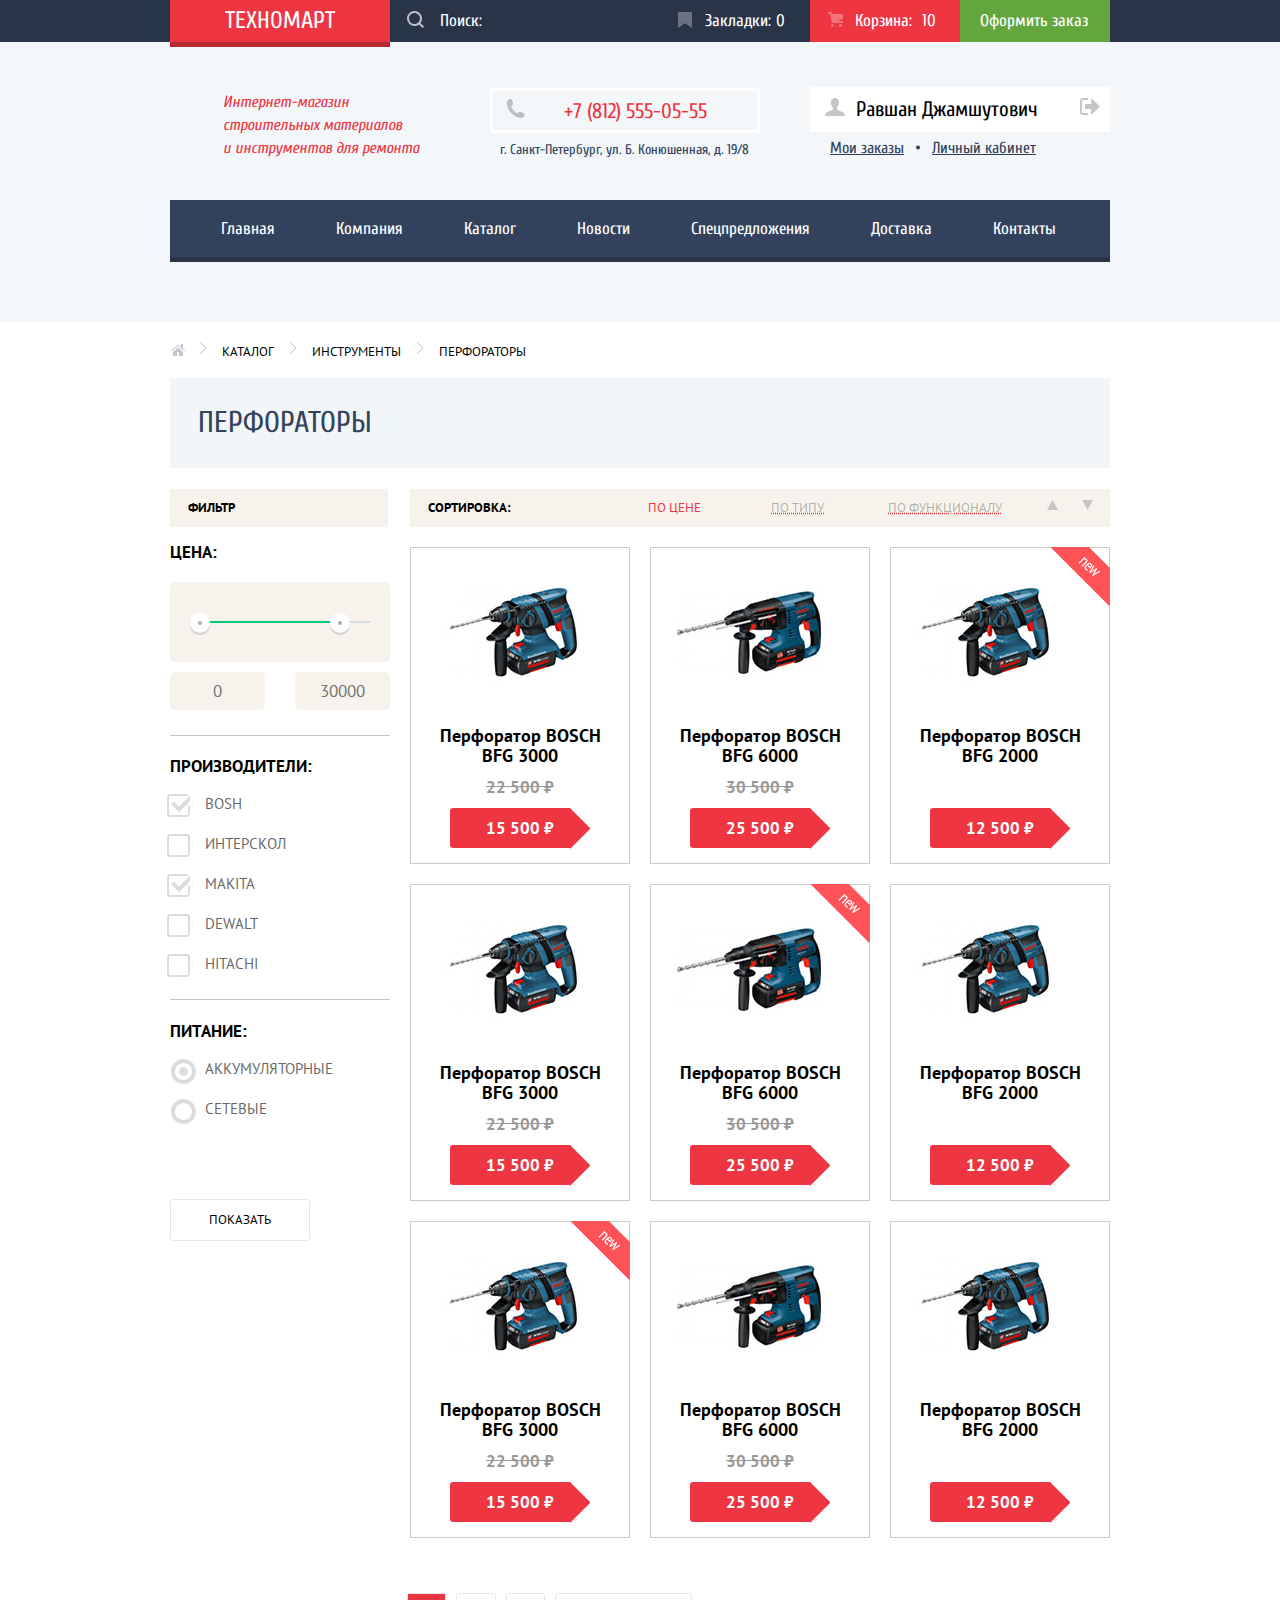
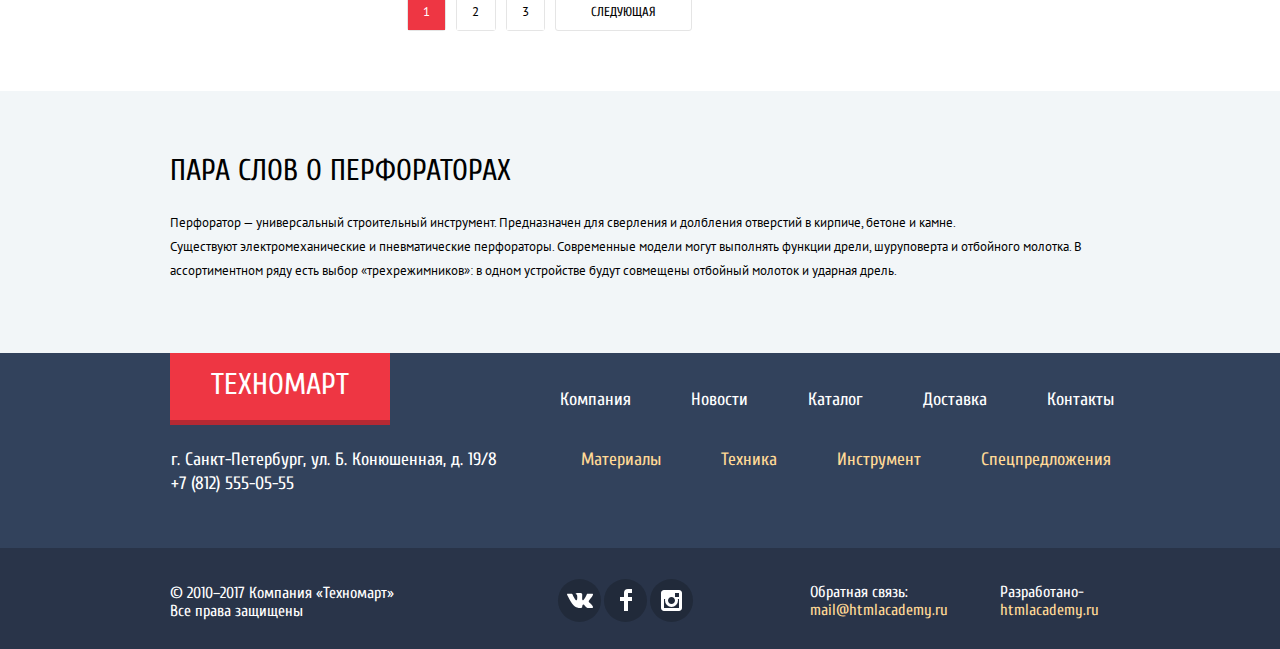
==== commit 2ad19025: "2-я попытка" ====
--- a/catalog.html
+++ b/catalog.html
@@ -2,20 +2,21 @@
 <html lang="ru">
   <head>
     <meta charset="utf-8">
+    <meta name="format-detection" content="telephone=no">
     <title>HTML Academy: Техномарт</title>
     <link href="https://fonts.googleapis.com/css?family=Cuprum:400,400i,700%7CPT+Sans:400,700&amp;subset=cyrillic" rel="stylesheet">
     <link href="css/normalize.css" rel="stylesheet">
-    <link href="css/style.css" rel="stylesheet">
+    <link href="css/mini.css" rel="stylesheet">
   </head>
   <body>
     <header class="main-header">
       <div class="main-user-navigation">
         <div class="container main-user-navigation-wrapper">
           <a class="button-logo" href="index.html">Техномарт</a>
-          <form class="user-search" action="https://echo.htmlacademy.ru" method="post">
-            <input type="search" name="search" placeholder="Поиск:">
+          <form class="header-search" action="https://echo.htmlacademy.ru" method="post">
+            <input type="search" name="search" placeholder="Поиск:" autocomplete="off">
             <button class="search-button" type="submit">
-              <span class="visually-hidden"> Найти</span>
+              <span class="visually-hidden">Найти</span>
               <svg xmlns="http://www.w3.org/2000/svg" width="17" height="17" viewBox="0 0 17 17">
                 <path fill="#ffffff" d="M17 15.586l-3.542-3.542A7.465 7.465 0 0 0 15 7.5 7.5 7.5 0 1 0 7.5 15c1.71 0 3.282-.579 4.544-1.542L15.586 17 17 15.586zM2 7.5C2 4.467 4.467 2 7.5 2 10.532 2 13 4.467 13 7.5c0 3.032-2.468 5.5-5.5 5.5A5.506 5.506 0 0 1 2 7.5z"/>
               </svg>
@@ -207,107 +208,109 @@
           <section class="catalog">
             <h2 class="visually-hidden">Список товаров</h2>
             <div class="catalog-items inner">
-              <div class="catalog-item">
-                <div class="actions">
-                    <a href="#" class="buy">Купить</a>
-                    <a href="#" class="bookmark">В закладки</a>
-                </div>
-                <div class="image"><img width="218" height="168" src="img/produkt-1.jpg" alt="Перфоратор BOSCH BFG 3000"></div>
-                <h3 class="title">Перфоратор BOSCH BFG 3000</h3>
-                <p class="discount">22 500 ₽</p>
-                <p class="price">15 500 ₽</p>
-              </div>
-              <div class="catalog-item">
-                <div class="actions">
-                    <a href="#" class="buy">Купить</a>
-                    <a href="#" class="bookmark">В закладки</a>
-                </div>
-                <div class="image"><img width="218" height="168" src="img/produkt-2.jpg" alt="Перфоратор BOSCH BFG 6000"></div>
-                <h3 class="title">Перфоратор BOSCH BFG 6000</h3>
-                <p class="discount">30 500 ₽</p>
-                <p class="price">25 500 ₽</p>
-              </div>
-              <div class="catalog-item last">
-                <div class="flag flag-new"><span class="visually-hidden">Новинка</span></div>
-                <div class="actions">
-                    <a href="#" class="buy">Купить</a>
-                    <a href="#" class="bookmark">В закладки</a>
-                </div>
-                <div class="image"><img width="218" height="168" src="img/produkt-1.jpg" alt="Перфоратор BOSCH BFG 2000"></div>
-                <h3 class="title">Перфоратор BOSCH BFG 2000</h3>
-                <p class="discount"><span class="visually-hidden">30 500 ₽</span></p>
-                <p class="price">12 500 ₽</p>
-              </div>
-              <div class="catalog-item">
-                <div class="actions">
-                    <a href="#" class="buy">Купить</a>
-                    <a href="#" class="bookmark">В закладки</a>
-                </div>
-                <div class="image"><img width="218" height="168" src="img/produkt-1.jpg" alt="Перфоратор BOSCH BFG 3000"></div>
-                <h3 class="title">Перфоратор BOSCH BFG 3000</h3>
-                <p class="discount">22 500 ₽</p>
-                <p class="price">15 500 ₽</p>
-              </div>
-              <div class="catalog-item">
-                <div class="flag flag-new"><span class="visually-hidden">Новинка</span></div>
-                <div class="actions">
-                    <a href="#" class="buy">Купить</a>
-                    <a href="#" class="bookmark">В закладки</a>
-                </div>
-                <div class="image"><img width="218" height="168" src="img/produkt-2.jpg" alt="Перфоратор BOSCH BFG 6000"></div>
-                <h3 class="title">Перфоратор BOSCH BFG 6000</h3>
-                <p class="discount">30 500 ₽</p>
-                <p class="price">25 500 ₽</p>
-              </div>
-              <div class="catalog-item last">
-                <div class="actions">
-                    <a href="#" class="buy">Купить</a>
-                    <a href="#" class="bookmark">В закладки</a>
-                </div>
-                <div class="image"><img width="218" height="168" src="img/produkt-1.jpg" alt="Перфоратор BOSCH BFG 2000"></div>
-                <h3 class="title">Перфоратор BOSCH BFG 2000</h3>
-                <p class="discount"><span class="visually-hidden">30 500 ₽</span></p>
-                <p class="price">12 500 ₽</p>
-              </div>
-              <div class="catalog-item">
-                <div class="flag flag-new"><span class="visually-hidden">Новинка</span></div>
-                <div class="actions">
-                    <a href="#" class="buy">Купить</a>
-                    <a href="#" class="bookmark">В закладки</a>
-                </div>
-                <div class="image"><img width="218" height="168" src="img/produkt-1.jpg" alt="Перфоратор BOSCH BFG 3000"></div>
-                <h3 class="title">Перфоратор BOSCH BFG 3000</h3>
-                <p class="discount">22 500 ₽</p>
-                <p class="price">15 500 ₽</p>
-              </div>
-              <div class="catalog-item">
-                <div class="actions">
-                    <a href="#" class="buy">Купить</a>
-                    <a href="#" class="bookmark">В закладки</a>
-                </div>
-                <div class="image"><img width="218" height="168" src="img/produkt-2.jpg" alt="Перфоратор BOSCH BFG 6000"></div>
-                <h3 class="title">Перфоратор BOSCH BFG 6000</h3>
-                <p class="discount">30 500 ₽</p>
-                <p class="price">25 500 ₽</p>
-              </div>
-              <div class="catalog-item last">
-                <div class="actions">
-                    <a href="#" class="buy">Купить</a>
-                    <a href="#" class="bookmark">В закладки</a>
-                </div>
-                <div class="image"><img width="218" height="168" src="img/produkt-1.jpg" alt="Перфоратор BOSCH BFG 2000"></div>
-                <h3 class="title">Перфоратор BOSCH BFG 2000</h3>
-                <p class="discount"><span class="visually-hidden">30 500 ₽</span></p>
-                <p class="price">12 500 ₽</p>
-              </div>
-              <div class="pagination">
-                <h2 class="visually-hidden">Номера страниц</h2>
-                <ul class="pagination-list">
-                  <li class="pagination-item pagination-item-current"><a>1</a></li>
-                  <li class="pagination-item"><a href="#">2</a></li>
-                  <li class="pagination-item"><a href="#">3</a></li>
-                  <li class="pagination-item button"><a href="#">Следующая</a></li>
-                </ul>
+              <div class="columns-catalog">
+                <div class="catalog-item">
+                  <div class="actions">
+                      <a href="#" class="buy">Купить</a>
+                      <a href="#" class="bookmark">В закладки</a>
+                  </div>
+                  <div class="image"><img width="218" height="168" src="img/produkt-1.jpg" alt="Перфоратор BOSCH BFG 3000"></div>
+                  <h3 class="title">Перфоратор BOSCH BFG 3000</h3>
+                  <p class="discount">22 500 ₽</p>
+                  <p class="price">15 500 ₽</p>
+                </div>
+                <div class="catalog-item">
+                  <div class="actions">
+                      <a href="#" class="buy">Купить</a>
+                      <a href="#" class="bookmark">В закладки</a>
+                  </div>
+                  <div class="image"><img width="218" height="168" src="img/produkt-2.jpg" alt="Перфоратор BOSCH BFG 6000"></div>
+                  <h3 class="title">Перфоратор BOSCH BFG 6000</h3>
+                  <p class="discount">30 500 ₽</p>
+                  <p class="price">25 500 ₽</p>
+                </div>
+                <div class="catalog-item">
+                  <div class="flag flag-new"><span class="visually-hidden">Новинка</span></div>
+                  <div class="actions">
+                      <a href="#" class="buy">Купить</a>
+                      <a href="#" class="bookmark">В закладки</a>
+                  </div>
+                  <div class="image"><img width="218" height="168" src="img/produkt-4.jpg" alt="Перфоратор BOSCH BFG 2000"></div>
+                  <h3 class="title">Перфоратор BOSCH BFG 2000</h3>
+                  <p class="discount"><span class="visually-hidden">30 500 ₽</span></p>
+                  <p class="price">12 500 ₽</p>
+                </div>
+                <div class="catalog-item">
+                  <div class="actions">
+                      <a href="#" class="buy">Купить</a>
+                      <a href="#" class="bookmark">В закладки</a>
+                  </div>
+                  <div class="image"><img width="218" height="168" src="img/produkt-1.jpg" alt="Перфоратор BOSCH BFG 3000"></div>
+                  <h3 class="title">Перфоратор BOSCH BFG 3000</h3>
+                  <p class="discount">22 500 ₽</p>
+                  <p class="price">15 500 ₽</p>
+                </div>
+                <div class="catalog-item">
+                  <div class="flag flag-new"><span class="visually-hidden">Новинка</span></div>
+                  <div class="actions">
+                      <a href="#" class="buy">Купить</a>
+                      <a href="#" class="bookmark">В закладки</a>
+                  </div>
+                  <div class="image"><img width="218" height="168" src="img/produkt-2.jpg" alt="Перфоратор BOSCH BFG 6000"></div>
+                  <h3 class="title">Перфоратор BOSCH BFG 6000</h3>
+                  <p class="discount">30 500 ₽</p>
+                  <p class="price">25 500 ₽</p>
+                </div>
+                <div class="catalog-item">
+                  <div class="actions">
+                      <a href="#" class="buy">Купить</a>
+                      <a href="#" class="bookmark">В закладки</a>
+                  </div>
+                  <div class="image"><img width="218" height="168" src="img/produkt-4.jpg" alt="Перфоратор BOSCH BFG 2000"></div>
+                  <h3 class="title">Перфоратор BOSCH BFG 2000</h3>
+                  <p class="discount"><span class="visually-hidden">30 500 ₽</span></p>
+                  <p class="price">12 500 ₽</p>
+                </div>
+                <div class="catalog-item">
+                  <div class="flag flag-new"><span class="visually-hidden">Новинка</span></div>
+                  <div class="actions">
+                      <a href="#" class="buy">Купить</a>
+                      <a href="#" class="bookmark">В закладки</a>
+                  </div>
+                  <div class="image"><img width="218" height="168" src="img/produkt-1.jpg" alt="Перфоратор BOSCH BFG 3000"></div>
+                  <h3 class="title">Перфоратор BOSCH BFG 3000</h3>
+                  <p class="discount">22 500 ₽</p>
+                  <p class="price">15 500 ₽</p>
+                </div>
+                <div class="catalog-item">
+                  <div class="actions">
+                      <a href="#" class="buy">Купить</a>
+                      <a href="#" class="bookmark">В закладки</a>
+                  </div>
+                  <div class="image"><img width="218" height="168" src="img/produkt-2.jpg" alt="Перфоратор BOSCH BFG 6000"></div>
+                  <h3 class="title">Перфоратор BOSCH BFG 6000</h3>
+                  <p class="discount">30 500 ₽</p>
+                  <p class="price">25 500 ₽</p>
+                </div>
+                <div class="catalog-item">
+                  <div class="actions">
+                      <a href="#" class="buy">Купить</a>
+                      <a href="#" class="bookmark">В закладки</a>
+                  </div>
+                  <div class="image"><img width="218" height="168" src="img/produkt-4.jpg" alt="Перфоратор BOSCH BFG 2000"></div>
+                  <h3 class="title">Перфоратор BOSCH BFG 2000</h3>
+                  <p class="discount"><span class="visually-hidden">30 500 ₽</span></p>
+                  <p class="price">12 500 ₽</p>
+                </div>
+                <div class="pagination">
+                  <h2 class="visually-hidden">Номера страниц</h2>
+                  <ul class="pagination-list">
+                    <li class="pagination-item pagination-item-current"><a>1</a></li>
+                    <li class="pagination-item"><a href="#">2</a></li>
+                    <li class="pagination-item"><a href="#">3</a></li>
+                    <li class="pagination-item button"><a href="#">Следующая</a></li>
+                  </ul>
+                </div>
               </div>
             </div>
           </section>
@@ -325,28 +328,24 @@
     </main>
     <footer class="main-footer">
       <div class="container footer-navigation">
-        <div class="footer-wrapper">
-          <a class="button-logo footer">Техномарт</a>
-          <ul class="footer-site-navigation">
-            <li><a href="#">Компания</a></li>
-            <li><a href="#">Новости</a></li>
-            <li><a href="catalog.html">Каталог</a></li>
-            <li><a href="#">Доставка</a></li>
-            <li><a href="#">Контакты</a></li>
-          </ul>
-        </div>
-        <div class="footer-wrapper">
-          <p class="footer-contacts">
-            г. Санкт-Петербург, ул. Б. Конюшенная, д. 19/8
-            +7 (812) 555-05-55
-          </p>
-          <ul class="footer-catalog-navigation">
-            <li><a href="#">Материалы</a></li>
-            <li><a href="#">Техника</a></li>
-            <li><a href="#">Инструмент</a></li>
-            <li><a href="#">Спецпредложения</a></li>
-          </ul>
-        </div>
+        <a class="button-logo-footer" href="index.html">Техномарт</a>
+        <ul class="footer-site-navigation">
+          <li><a href="#">Компания</a></li>
+          <li><a href="#">Новости</a></li>
+          <li><a href="catalog.html">Каталог</a></li>
+          <li><a href="#">Доставка</a></li>
+          <li><a href="#">Контакты</a></li>
+        </ul>
+        <p class="footer-contacts">
+          г. Санкт-Петербург, ул. Б. Конюшенная, д. 19/8
+          +7 (812) 555-05-55
+        </p>
+        <ul class="footer-catalog-navigation">
+          <li><a href="#">Материалы</a></li>
+          <li><a href="#">Техника</a></li>
+          <li><a href="#">Инструмент</a></li>
+          <li><a href="#">Спецпредложения</a></li>
+        </ul>
       </div>
       <div class="footer-item">
         <div class="container footer-index-columns">
@@ -397,5 +396,6 @@
         <span class="visually-hidden">Закрыть</span>
       </button>
     </section>
+    <script src="js/mini.js"></script>
   </body>
 </html>
--- a/css/mini.css
+++ b/css/mini.css
@@ -0,0 +1 @@
+body{min-width:960px;margin:0;padding:0;font-family:"PT Sans",Arial,sans-serif;font-size:13px;line-height:24px;color:#000;font-weight:400;font-style:normal;background-color:#fff}a{text-decoration:none;color:#fff}img{max-width:100%;height:auto}.button{font-family:"Cuprum",Arial,sans-serif;font-weight:400;font-style:normal;font-size:14px;line-height:18px;text-transform:uppercase;background-color:#ee3643;color:#fff;border-radius:3px;cursor:pointer}.button:hover,.button:focus{background-color:#ca2c37}.button:active{background-color:#ba2732}.visually-hidden:not(:focus):not(:active),input[type=checkbox].visually-hidden,input[type=radio].visually-hidden{position:absolute;width:1px;height:1px;margin:-1px;border:0;padding:0;white-space:nowrap;-webkit-clip-path:inset(100%);clip-path:inset(100%);clip:rect(0 0 0 0);overflow:hidden}.main-header{display:-webkit-box;display:-ms-flexbox;display:flex;-ms-flex-wrap:wrap;flex-wrap:wrap;font-family:"Cuprum",Arial,sans-serif;font-weight:400;font-style:normal;background-color:#f3f7f9;width:100%}.main-user-navigation{background-color:#293449;width:100%;margin-bottom:10px}.container{width:940px;margin:0 auto;padding:0 10px}.main-user-navigation-wrapper{display:-webkit-box;display:-ms-flexbox;display:flex;-webkit-box-pack:justify;-ms-flex-pack:justify;justify-content:space-between}.main-header ul{list-style:none}.button-logo{max-width:220px;margin:0;padding:9px 55px;font-size:24px;line-height:24px;color:#fff;background-color:#ee3643;-webkit-box-shadow:0 5px 0 #b52933;box-shadow:0 5px 0 #b52933;vertical-align:middle;text-transform:uppercase;cursor:pointer}.button-logo:hover,.button-logo:focus{background-color:#ca2c37}.button-logo:active{background-color:#ba2732}.header-search{margin:0;padding:0;max-width:270px;background-color:#293449;color:#fff;cursor:pointer}.header-search{position:relative;cursor:pointer}.header-search input{width:270px;padding-top:12px;padding-bottom:12px;padding-left:50px;font-size:17px;line-height:18px;color:#fff;background-color:#293449;border:0}.search-button{position:absolute;top:0;left:0;width:50px;height:42px;padding-top:1px;background-color:transparent;border:0;opacity:.7}input[type=search]::-webkit-input-placeholder{color:#fff;opacity:1}input[type=search]::-ms-input-placeholder{color:#fff;opacity:1}input[type=search]:-ms-input-placeholder{color:#fff;opacity:1}input[type=search]::placeholder{color:#fff;opacity:1}input[type=search]:focus::-webkit-input-placeholder{color:#000;opacity:1}input[type=search]:focus::-ms-input-placeholder{color:#000;opacity:1}input[type=search]:focus:-ms-input-placeholder{color:#000;opacity:1}input[type=search]:focus::placeholder{color:#000;opacity:1}.header-search:hover input{background-color:#212a3a;color:#fff}.header-search:hover button{opacity:1}.header-search input:focus{background-color:#fff;color:#000}.header-search input:focus+button path{fill:#ee3643}.user-navigation{display:-webkit-box;display:-ms-flexbox;display:flex;-webkit-box-pack:justify;-ms-flex-pack:justify;justify-content:space-between;width:450px;margin:0;padding:0}.user-navigation a{position:relative;display:block;width:105px;font-size:17px;line-height:18px;padding:12px 0;padding-left:45px;background-color:#293449;color:#fff}.user-navigation a:hover{background-color:#212a3a}.user-navigation a:active{color:rgb(255,255,255,.6)}.bookmark::before{content:"";position:absolute;top:12px;left:18px;width:16px;height:18px;background-image:url(../img/icon-bookmark.svg);background-repeat:no-repeat;background-position:0 0;opacity:.3}.user-navigation .basket::before{content:"";position:absolute;top:12px;left:18px;width:16px;height:18px;background-image:url(../img/icon-cart.svg);background-repeat:no-repeat;background-position:0 0;opacity:.3}.basket span{padding-left:10px}.bookmark:hover::before,.basket:hover::before{opacity:1}.bookmark:active::before,.basket:active::before{opacity:.5}.bookmark span{padding-left:5px}.user-navigation .main-basket{background-color:#ee3643}.user-navigation .main-basket:hover,.user-navigation .main-basket:focus{background-color:#ca2c37}.user-navigation .main-basket:active{background-color:#ba2732}.user-navigation .checkout{width:130px;padding-left:20px;color:#fff;background-color:#63a63e}.user-navigation .checkout:hover,.user-navigation .checkout:focus{color:#fff;background-color:#5fbb2d}.user-navigation .checkout:active{background-color:#518534;color:rgba(255,255,255,.5)}.main-navigation{display:-webkit-box;display:-ms-flexbox;display:flex;-ms-flex-wrap:wrap;flex-wrap:wrap}.wrapper{display:-webkit-box;display:-ms-flexbox;display:flex;-ms-flex-wrap:wrap;flex-wrap:wrap;margin:0;padding:0;width:940px;height:120px;margin-bottom:15px}.score-title{width:200px;margin-left:5px;margin-right:70px;font-size:16px;line-height:23px;color:#ee3643;font-style:italic;white-space:pre}.score-contacts{width:270px;margin-top:15px;margin-left:45px}.phone{padding:8px 0;font-size:21px;line-height:21px;color:#ee3643;border:3px solid #fff;margin-bottom:5px}.phone span{padding-left:13px;padding-right:34px}.address{font-size:14px;line-height:24px;color:#32425c;margin-top:5px;padding-left:10px;padding-right:1px}.wrapper .user{display:-webkit-box;display:-ms-flexbox;display:flex;-ms-flex-wrap:wrap;flex-wrap:wrap;-webkit-box-pack:justify;-ms-flex-pack:justify;justify-content:space-between;width:280px;height:45px;margin-top:35px;margin-left:70px}.user a{font-size:21px;line-height:21px;color:#000;background-color:#fff}.user .entrance{width:120px;padding:14px 0}.user .entrance span{padding-left:15px;padding-right:5px}.user .check-in{width:100px;padding:14px 25px}.user a:hover,.user a:focus{color:#ee3643}.entrance:hover path,.entrance:focus path{fill:#32425c}.user a:active{color:rgba(0,0,0,.3)}.entrance:active path{fill:#c5c5c5}.profile-wrapper{display:-webkit-box;display:-ms-flexbox;display:flex;width:300px;height:45px;margin-left:-20px}.profile-wrapper a{font-size:21px;line-height:21px;color:#000;background-color:#fff}.profile{width:265px;padding:11px 0;padding-right:25px}.profile span{padding-left:15px;padding-right:6px}.output-profile{padding:11px 10px}.profile-wrapper a:active{color:rgba(0,0,0,.3)}.profile-wrapper a:hover path,.profile-wrapper a:focus path{fill:#000}.profile-wrapper a:active path{fill:#c5c5c5}.orders{width:240px;height:24px;padding-top:5px}.orders a{font-size:16px;line-height:18px;text-decoration:underline;color:#32425c;background-color:#f3f7f9}.main-orders{position:relative}.main-orders::after{content:"";position:absolute;top:6px;left:86px;width:4px;height:5px;background:url(../img/point.png) no-repeat 0 0}.user-cab{padding-left:25px}.orders a:hover,.orders a:focus{color:#ee3643}.orders a:active{color:rgba(50,66,92,.3)}.site-navigation{display:-webkit-box;display:-ms-flexbox;display:flex;-ms-flex-wrap:wrap;-o-flex-wrap:wrap;flex-wrap:wrap;width:940px;margin-bottom:65px;background-color:#32425c;-webkit-box-shadow:0 5px 0 #293449;box-shadow:0 5px 0 #293449;vertical-align:middle}.site-navigation a{display:block;padding:20px 30.5px;font-size:17px;line-height:17px;color:#fff}.site-navigation .index{padding-left:11px}.site-navigation a:hover,.site-navigation a:focus{background-color:#293449}.site-navigation a:active{opacity:.5}.base{width:100%;background-color:#fff}.base ul{list-style:none}.breadcrumbs{display:-webkit-box;display:-ms-flexbox;display:flex;-webkit-box-pack:start;-ms-flex-pack:start;justify-content:flex-start;margin:0 auto;padding:16px 0}.breadcrumbs a{display:block;margin-top:5px;padding:0 15px;font-family:"PT Sans",Arial,sans-serif;font-weight:400;font-style:normal;font-size:13px;line-height:18px;text-transform:uppercase;color:#000}.breadcrumbs .icon{padding-left:0;padding-right:14px}.base h1{margin:0 auto;padding:0;padding:30px 0;padding-left:28px;margin-bottom:21px;font-family:"Cuprum",Arial,sans-serif;font-weight:400;font-style:normal;font-size:30px;line-height:30px;color:#32425c;text-transform:uppercase;background-color:#f2f6f8}.catalog-item-columns{display:-webkit-box;display:-ms-flexbox;display:flex;-webkit-box-pack:justify;-ms-flex-pack:justify;justify-content:space-between;margin:0;padding:0}.catalog{margin:0;padding:0;margin-bottom:38px}.columns-catalog{display:-webkit-box;display:-ms-flexbox;display:flex;-ms-flex-wrap:wrap;flex-wrap:wrap;margin-left:-20px}.catalog-items{width:940px;background-color:#fff}.catalog-items.inner{width:700px;margin-top:20px}.catalog-item{margin:0;padding:0;position:relative;display:inline-block;width:218px;height:315px;margin-left:20px;margin-bottom:20px;border:1px solid #ccc;line-height:20px;font-weight:700;text-align:center;background-color:#fff;vertical-align:middle}.catalog-item .flag{position:absolute;top:-1px;right:-1px;width:60px;height:60px;text-indent:-1000px;overflow:hidden;z-index:5}.catalog-item .flag-new{background:url(../img/flag.png) no-repeat 0 0}.catalog-item .actions{position:absolute;top:0;left:0;width:218px;height:88px;padding:40px 0;background-color:rgba(255,255,255,.9)}.actions a{position:relative}.actions .buy,.actions .bookmark{display:block;width:129px;margin:0 auto;margin-bottom:7px;padding:7px 0;border:3px solid #63a63e;border-bottom-color:#367315;background-color:#63a63e;color:#fff;font-size:14px;font-weight:400;font-family:"Cuprum",Arial,sans-serif;line-height:18px;text-decoration:none;text-transform:uppercase;border-radius:3px}.actions .buy{border:0;border-bottom:3px solid #367315}.actions .bookmark{color:#32425c;background:#fff}.actions .bookmark:hover{border-color:#32425c}.actions .bookmark:active{opacity:.3}.actions .buy:hover{background-color:#5fbb2d}.actions .buy:active{background-color:#518534}.actions .buy::before{content:"";position:absolute;top:9px;left:10px;width:16px;height:18px;background-image:url(../img/icon-cart.svg);background-repeat:no-repeat;background-position:0 0;opacity:.3}.actions .buy:hover::before,.actions .buy:active::before{opacity:1}.catalog-item .actions{display:none}.catalog-item:hover .actions{display:block}.catalog-item .image{width:218px;height:168px}.catalog-item img{max-width:100%}.catalog-item .title{min-height:40px;padding:0 25px;margin-top:10px;margin-bottom:15px;font-size:18px;line-height:20px;font-weight:700}.catalog-item .discount{min-height:20px;margin-top:-3px;margin-bottom:10px;font-size:17px;line-height:18px;font-weight:700;color:#999;text-decoration:line-through}.catalog-item .price{position:relative;width:80px;margin:0 auto;margin-bottom:17px;padding:11px 30px;font-size:17px;line-height:18px;font-weight:700;color:#fff;background:#ee3643;border-radius:3px}.catalog-item .price::after{content:"";position:absolute;top:0;right:-20px;width:0;height:1px;border:20px solid #fff;border-left-color:#ee3643}.sort{display:-webkit-box;display:-ms-flexbox;display:flex;-webkit-box-pack:justify;-ms-flex-pack:justify;justify-content:space-between;margin:0 auto;padding:0}.sort h2{font-size:13px;line-height:18px;text-transform:uppercase;color:#000}.title-filter{width:200px;margin:0;padding:10px 0;padding-left:18px;background-color:#f7f3ec}.sort-wrapper{display:-webkit-box;display:-ms-flexbox;display:flex;-webkit-box-pack:justify;-ms-flex-pack:justify;justify-content:space-between;position:relative;width:700px;background-color:#f7f3ec}.title-sort{margin:0;padding:10px 0;padding-left:18px;padding-right:105px}.sort-items{display:-webkit-box;display:-ms-flexbox;display:flex;-ms-flex-wrap:wrap;flex-wrap:wrap;width:355px;margin:0;padding:0}.sort-item{font-size:13px;line-height:18px;color:rgba(0,0,0,.3);text-transform:uppercase;text-decoration:underline;-webkit-text-decoration-color:#ee3643;text-decoration-color:#ee3643;-webkit-text-decoration-style:dotted;text-decoration-style:dotted}.sort-item.price{position:absolute;top:10px;left:238px}.sort-item.type{position:absolute;top:10px;right:286px}.sort-item.funct{position:absolute;top:10px;right:108px}.sort-item:focus,.sort-item:hover{color:#000;text-decoration:underline;-webkit-text-decoration-color:#ee3643;text-decoration-color:#ee3643}.sort-item.current{font-size:13px;line-height:18px;text-transform:uppercase;color:#ee3643;text-decoration:none}.button-wrapper{display:-webkit-box;display:-ms-flexbox;display:flex;-ms-flex-pack:distribute;justify-content:space-around;width:70px;margin-left:5px;padding:5px 5px}.button-wrapper a:hover path,.button-wrapper a:focus path{fill:#231f20}.button-wrapper a:active path{fill:#ee3643}.filter-item{width:220px;margin:0;padding:0;border:0;margin-top:10px}.filter-item.price,.filter-item.brand{border-bottom:1px solid #c5c5c5}.filter-item.price{margin-bottom:15px;padding-bottom:25px}.filter-item.brand{margin-bottom:16px;padding-bottom:5px}.filters legend{font-weight:700;font-style:normal;font-size:17px;line-height:30px;text-transform:uppercase;color:#000}.range-filter{width:220px;margin-top:15px}.range-controls{position:relative;height:41px;margin-bottom:15px;padding-top:39px;padding-right:20px;padding-left:20px;background-color:#f7f3ec;border-radius:5px}.range-controls .scale{height:2px;background:#d7dcde}.range-controls .bar{width:70%;height:2px;background:#00ca74}.range-controls .toggle{position:absolute;top:31px;left:0;width:4px;height:4px;padding:0;border:8px solid #fff;background-color:#ababab;-webkit-box-shadow:0 2px 1px 0 #cfcfcf;box-shadow:0 2px 1px 0 #cfcfcf;border-radius:50%;cursor:pointer}.range-controls .toggle-min{left:20px}.range-controls .toggle-max{left:160px}.price-controls{display:-webkit-box;display:-ms-flexbox;display:flex;-webkit-box-pack:justify;-ms-flex-pack:justify;justify-content:space-between;margin-top:-5px;font-size:0}.price-controls input{width:75px;padding:10px 10px;margin-left:0;font-size:17px;line-height:18px;text-align:center;color:#000;border:0;border-radius:5px;background:#f7f3ec}.filter ul{padding:0;margin:0;list-style:none;line-height:18px}.filter-option{margin-bottom:20px;margin-left:-5px}.filter-option label{position:relative;display:block;cursor:pointer;-webkit-user-select:none;-moz-user-select:none;-ms-user-select:none;user-select:none}.filter-input-checkbox+label::before{content:"";position:absolute;top:0;left:-38px;width:27px;height:23px;background:url(../img/checkbox-off.svg) no-repeat 0 0}.filter-input+label{font-size:15px;line-height:20px;font-weight:400;font-style:normal;text-transform:uppercase;color:#000;opacity:.6}.filter-input:hover+label,.filter-input:focus+label{opacity:1}.filter-input:disabled+label{opacity:.1}.filter-input-checkbox+label:hover::before,.filter-input-checkbox+label:focus::before{background:url(../img/checkbox-off-off.svg) no-repeat 0 0}.filter-input-checkbox:disabled+label::before{background:url(../img/checkbox-off.svg) no-repeat 0 0;opacity:.7}.filter-input-checkbox:checked+label::before{content:"";position:absolute;top:0;left:-38px;width:23px;height:23px;background:url(../img/checkbox-on.svg) no-repeat 0 0}.filter-input-checkbox:checked+label:hover::before,.filter-input-checkbox:checked+label:focus::before{background:url(../img/checkbox-on-on.svg) no-repeat 0 0}.filter-input-radio+label::before{content:"";position:absolute;top:0;left:-34px;width:25px;height:25px;background:url(../img/radio-off.svg) no-repeat 0 0}.filter-input-radio+label:hover::before,.filter-input-radio+label:focus::before{background:url(../img/radio-off-off.svg) no-repeat 0 0}.filter-input-radio:disabled+label::before{background:url(../img/radio-off-off.svg) no-repeat 0 0;opacity:.7}.filter-input-radio:checked+label::before{content:"";position:absolute;top:0;left:-34px;width:25px;height:25px;background:url(../img/radio-on.svg) no-repeat 0 0}.filter-input-radio:checked+label:hover::before,.filter-input-radio:checked+label:focus::before{background:url(../img/radio-on-on.svg) no-repeat 0 0}.filter-submit{width:140px;margin-top:60px;margin-left:0;padding:11px 0;font-family:"PT Sans",Arial,sans-serif;font-weight:400;font-style:normal;font-size:13px;line-height:18px;text-transform:uppercase;text-align:center;color:#000;background-color:#fff;border:1px solid #e5e5e5;border-radius:3px;cursor:pointer}.filter-submit:hover,.filter-submit:focus{border-color:#b5b5b5}.filter-submit:active{border-color:rgba(181,181,181,.3)}.avantages{display:-webkit-box;display:-ms-flexbox;display:flex;-ms-flex-wrap:wrap;flex-wrap:wrap;margin:0;margin-top:56px;margin-bottom:45px;padding:0}.category{position:relative;display:inline-block;font-family:"Cuprum",Arial,sans-serif;font-weight:400;font-style:normal;color:#fff;width:300px;vertical-align:middle}.category h3{display:block;font-size:24px;line-height:30px;font-weight:700;margin-top:22px;margin-left:22px}.category a{position:absolute;bottom:20px;left:24px;width:135px;text-align:center;background-color:rgba(0,0,0,.1)}.category a:hover,.category a:focus{background-color:rgba(0,0,0,.2)}.category a:active{background-color:rgba(0,0,0,.3)}.category.materials{height:123px;margin:0;background-color:#ffbf47;-webkit-box-ordinal-group:2;-ms-flex-order:1;order:1}.button.materials{display:block;padding:10px 0;background-color:#e5ac45}.category.materials::after{content:"";position:absolute;right:38px;top:32px;width:50px;height:70px;background:url(../img/icon-1.svg) no-repeat 0 0}.materials .flag{position:absolute;top:0;right:0;width:60px;height:60px;text-indent:-1000px;overflow:hidden;z-index:5}.materials .flag-new{background:url(../img/flag.png) no-repeat 0 0}.category.tool{height:123px;margin-left:20px;background-color:#3bbce3;-webkit-box-ordinal-group:3;-ms-flex-order:2;order:2}.button.tool{display:block;padding:10px 0;background-color:#35a9cc}.category.tool::after{content:"";position:absolute;right:21px;top:33px;width:80px;height:70px;background:url(../img/icon-2.svg) no-repeat 0 0}.category.equipment{height:123px;margin-left:20px;background-color:#dc91d8;-webkit-box-ordinal-group:4;-ms-flex-order:3;order:3}.button.equipment{display:block;padding:10px 0;background-color:#c682c2}.category.equipment::after{content:"";position:absolute;right:27px;top:32px;width:80px;height:70px;background:url(../img/icon-3.svg) no-repeat 0 0}.category-wrapper{display:-webkit-box;display:-ms-flexbox;display:flex;-webkit-box-orient:vertical;-webkit-box-direction:normal;-ms-flex-direction:column;flex-direction:column;width:300px;margin-top:20px;margin-left:20px;-webkit-box-ordinal-group:6;-ms-flex-order:5;order:5}.category.discounts{height:123px;margin-bottom:20px;background-color:#8ed78f}.button.discounts{display:block;padding:10px 0;background-color:#80c180}.category.discounts::after{content:"";position:absolute;right:24px;top:28px;width:80px;height:70px;background:url(../img/icon-4.svg) no-repeat 0 0}.category.delivery{width:300px;height:123px;background-color:#ffc047}.button.delivery{display:block;padding:10px 0;background-color:#e5ac40}.category.delivery::after{content:"";position:absolute;right:28px;top:32px;width:80px;height:70px;background:url(../img/icon-5.svg) no-repeat 0 0}.slider-content{margin-top:20px;font-family:"Cuprum",Arial,sans-serif;font-weight:400;font-style:normal;color:#fff;-webkit-box-ordinal-group:5;-ms-flex-order:4;order:4}.slider-content{position:relative}.slider-content h3{position:absolute;top:-13px;left:22px;font-size:36px;line-height:36px;font-weight:700;text-transform:uppercase}.slider-picture{display:none}.slider-picture.visible{display:block}.slider.title::before{content:"";position:absolute;top:196px;left:273px;width:10px;height:10px;background:url(../img/slider.png)}.slider-second.title::before{content:"";position:absolute;top:196px;left:273px;width:10px;height:10px;background:url(../img/slider-indicator.png)}.slider.title::after{content:"";position:absolute;top:196px;left:293px;width:10px;height:10px;background:url(../img/slider-indicator.png)}.slider-second.title::after{content:"";position:absolute;top:196px;left:293px;width:10px;height:10px;background:url(../img/slider.png)}.slider-content p{position:absolute;top:44px;left:25px;font-size:18px;line-height:24px}.button.open{position:absolute;bottom:27px;left:27px;width:195px;padding:10px 0;text-align:center}.slider-back{position:absolute;bottom:114px;left:570px;border:0;color:transparent;background-color:transparent;cursor:pointer}.slider-next{position:absolute;bottom:114px;left:18px;border:0;color:transparent;background-color:transparent;cursor:pointer}.popular-goods,.brands{display:-webkit-box;display:-ms-flexbox;display:flex;-ms-flex-wrap:wrap;flex-wrap:wrap}.popular-items,.popular-brands{display:block;position:relative;width:940px;height:90px;margin-bottom:20px;background-color:#f3f7f9}.popular-items h2,.popular-brands h2{font-family:"Cuprum",Arial,sans-serif;font-weight:400;font-style:normal;font-size:30px;line-height:30px;color:#32425c;background-color:#f3f7f9;text-transform:uppercase}.popular-items h2{margin-top:30px;margin-left:27px}.popular-brands h2{margin-top:33px;margin-left:23px}.popular-items a{position:absolute;width:253px;bottom:25px;right:25px;text-align:center}.popular-brands a{position:absolute;width:253px;bottom:25px;right:25px;text-align:center}.button.pop-goods,.button.brand{display:block;padding:11px 0}.brands-list{display:-webkit-box;display:-ms-flexbox;display:flex;-ms-flex-wrap:wrap;flex-wrap:wrap;margin-top:-1px;margin-bottom:83px;padding:0}.brands-item{width:218px;height:145px;background-color:#fff}.brands-item{border:1px solid #f3f7f9}.brands-item:hover,.catalog-item:hover,.catalog-item:focus,.brands-item:focus{-webkit-box-shadow:0 10px 25px 0 rgba(41,52,73,.5);box-shadow:0 10px 25px 0 rgba(41,52,73,.5)}.brands-item:active{-webkit-box-shadow:0 4px 10px 0 rgba(41,52,73,.5);box-shadow:0 4px 10px 0 rgba(41,52,73,.5)}.brands-item.bosch{margin-bottom:20px}.brands-item.bosch img{padding:54px 47px}.brands-item.makita{margin-bottom:20px;margin-left:20px}.makita img{padding:52px 48px}.brands-item.dewalt{margin-bottom:20px;margin-left:20px}.dewalt img{padding:50px 36px}.brands-item.intersckol{margin-bottom:20px;margin-left:20px}.intersckol img{padding:39px 0}.hitachi img{padding:57px 25px}.brands-item.lg{margin-left:20px}.lg img{padding:36px 49px}.brands-item.aeg{margin-left:20px}.aeg img{padding:24px 34px}.brands-item.metabo{margin-left:20px}.metabo img{padding:35px 8px}.filter-price{background-color:#f7f3ec;color:#fff}.pagination-list{display:-webkit-box;display:-ms-flexbox;display:flex;-webkit-box-pack:justify;-ms-flex-pack:justify;justify-content:space-between;width:295px;font-family:"PT Sans",Arial,sans-serif;font-weight:400;font-style:normal;font-size:13px;line-height:18px;padding:0;margin:0;margin-top:35px;margin-left:17px;margin-bottom:22px;cursor:pointer}.pagination-item{width:40px;margin-right:10px;color:#000;border:1px solid #e5e5e5;border-radius:3px}.pagination-item a{display:block;padding:9px 0;text-align:center;color:#000;background-color:#fff}.pagination-item:hover,.pagination-item:focus{border:1px solid #bdc6ca}.pagination-item:active{border:1px solid #ee3643}.pagination-item-current a{color:#fff;background-color:#ee3643}.pagination-item.button{width:85px;padding:0 28px;font-size:13px;line-height:18px;color:#000;background-color:#fff;text-align:center}.slider-service{background-color:#f3f7f9;margin-bottom:2px}.service-items{display:-webkit-box;display:-ms-flexbox;display:flex;-webkit-box-pack:justify;-ms-flex-pack:justify;justify-content:space-between;-ms-flex-wrap:wrap;flex-wrap:wrap;width:940px;background:url(../img/line-shadow.png) no-repeat 240px 165px;padding-bottom:93px}.service-shop{width:940px}.service-shop h2{font-family:"Cuprum",Arial,sans-serif;font-weight:400;font-style:normal;font-size:30px;line-height:30px;color:#000;text-transform:uppercase;margin-top:65px;margin-bottom:37px}.service-shop p{margin-left:-40px;width:395px;white-space:pre}.slider-service h3{margin-top:30px;font-family:"Cuprum",Arial,sans-serif;font-weight:400;font-style:normal;font-size:36px;line-height:36px;color:#32425c;text-transform:uppercase}.slider-service p{margin-top:-35px;margin-left:-50px;white-space:pre;font-size:13px;line-height:24px;color:#000}.service-list{width:240px;margin-top:30px;margin-bottom:10px;margin-left:-40px}.service-list button{display:block;width:240px;margin-bottom:-1px;padding-top:16px;padding-bottom:16px;padding-left:20px;font-family:"Cuprum",Arial,sans-serif;font-weight:700;font-style:normal;font-size:21px;line-height:30px;color:#fff;text-align:left;background:url(../img/line-shadow.png) no-repeat 230px -50px;background-color:#32425c;border:0;cursor:pointer}.service-list .active{background-color:#fff;color:#32425c}.service-list button:hover{background-color:#293449}.service-list .active:hover{background-color:#fff;color:#32425c}.service{display:none;position:relative;width:620px}.service.visible{display:block}.service.slide-delivery::after{content:"";position:absolute;top:55px;left:150px;width:468px;height:261px;background:url(../img/delivery.png) no-repeat 0 0}.service.slide-guarantee::after{content:"";position:absolute;top:55px;left:240px;width:468px;height:261px;background:url(../img/guarantee.png) no-repeat 0 0}.service.slide-credit::after{content:"";position:absolute;top:55px;left:240px;width:468px;height:261px;background:url(../img/credit.png) no-repeat 0 0}.button.send{display:block;width:195px;padding:10px 0;text-align:center}.index-columns{display:-webkit-box;display:-ms-flexbox;display:flex;-webkit-box-pack:justify;-ms-flex-pack:justify;justify-content:space-between;padding-top:51px;padding-bottom:50px}.details{display:-moz-flex;display:-ms-flex;display:-o-flex;display:-webkit-box;display:-ms-flexbox;display:flex;-ms-flex-wrap:wrap;-o-flex-wrap:wrap;flex-wrap:wrap;width:540px}.contacts{display:-moz-flex;display:-ms-flex;display:-o-flex;display:-webkit-box;display:-ms-flexbox;display:flex;-ms-flex-wrap:wrap;-o-flex-wrap:wrap;flex-wrap:wrap;width:300px}.details h2,.contacts h2{font-family:"Cuprum",Arial,sans-serif;font-weight:400;font-style:normal;font-size:30px;line-height:30px;text-transform:uppercase;color:#000}.details h2{margin-bottom:10px}.contacts h2{margin-bottom:12px}.details p,.contacts p{font-family:"PT Sans",Arial,sans-serif;font-weight:400;font-style:normal;font-size:13px;line-height:24px}.preview{margin-bottom:10px}.details-post{width:390px;margin-top:15px;margin-bottom:20px}.details-item{width:350px;margin-bottom:-15px}.details-item a{position:relative;display:block;font-family:"Cuprum",Arial,sans-serif;font-weight:400;font-style:normal;font-size:18px;line-height:20px;color:#000;margin-bottom:20px;margin-left:35px}.details-item a::before{content:"";position:absolute;top:9px;left:-35px;width:25px;height:3px;background-color:#ee3643}.contacts-post{width:200px;margin-bottom:30px}.button.company{display:block;width:220px;margin-top:32px;margin-bottom:36px;padding:10px 0;text-align:center}.map{margin-bottom:33px}.call-write-us{display:block;width:298px;margin-bottom:40px;padding:10px 1px;text-align:center}.info-tools{padding-top:40px;padding-bottom:57px;padding-left:-5px;background-color:#f2f6f8}.info-tools h2{font-family:"Cuprum",Arial,sans-serif;font-weight:400;font-style:normal;font-size:30px;line-height:30px;color:#000;text-transform:uppercase}.info-tools p{font-size:13px;line-height:24px;color:#000}.main-footer{font-family:"Cuprum",Arial,sans-serif;font-weight:400;font-style:normal;width:100%;background-color:#32425c;color:#fff;font-size:18px;line-height:24px;margin:0;padding:0}.main-footer ul{list-style:none}.footer-navigation{display:-webkit-box;display:-ms-flexbox;display:flex;-ms-flex-wrap:wrap;flex-wrap:wrap;padding-bottom:22px}.button-logo-footer{width:146px;margin-bottom:10px;padding:17px 37px;font-size:30px;line-height:30px;color:#fff;background-color:#ee3643;-webkit-box-shadow:0 5px 0 #b52933;box-shadow:0 5px 0 #b52933;vertical-align:middle;text-align:center;text-transform:uppercase;cursor:pointer}.button-logo-footer:hover,.button-logo-footer:focus{background-color:#ca2c37}.button-logo-footer:active{background-color:#ba2732}.footer-site-navigation{display:-webkit-box;display:-ms-flexbox;display:flex;-webkit-box-pack:justify;-ms-flex-pack:justify;justify-content:space-between;width:570px;margin-top:35px;margin-left:100px}.footer-site-navigation a{display:block;padding:0 30px;vertical-align:middle}.footer-catalog-navigation{display:-webkit-box;display:-ms-flexbox;display:flex;-webkit-box-pack:justify;-ms-flex-pack:justify;justify-content:space-between;width:485px;margin-bottom:30px;margin-left:10px}.footer-catalog-navigation a{display:block;padding:0 30px;vertical-align:middle}.footer-contacts{width:330px;padding-left:1px;margin-bottom:30px}.footer-catalog-navigation a:hover,.footer-catalog-navigation a:focus,.footer-site-navigation a:hover,.footer-site-navigation a:focus{text-decoration:underline}.footer-catalog-navigation a:active,.footer-site-navigation a:active{opacity:.5}.footer-catalog-navigation a{color:#ffd996}.catalog-navigation a:active{opacity:.5}.footer-item{background-color:#293449;color:#fff;font-size:16px;line-height:18px;width:100%}.footer-index-columns{display:-webkit-box;display:-ms-flexbox;display:flex;-webkit-box-pack:justify;-ms-flex-pack:justify;justify-content:space-between;padding-bottom:11px}.footer-copyright{width:230px;margin-top:20px}.footer-social ul{display:-webkit-box;display:-ms-flexbox;display:flex;-webkit-box-pack:justify;-ms-flex-pack:justify;justify-content:space-between;width:130px;margin-top:31px;margin-left:55px}.social-button{display:-webkit-box;display:-ms-flexbox;display:flex;-webkit-box-align:center;-ms-flex-align:center;align-items:center;-webkit-box-pack:center;-ms-flex-pack:center;justify-content:center;width:43px;height:43px;margin-left:3px;background-color:#212a3a;border-radius:50%}.social-button:hover,.social-button:focus{background-color:#ee3643}.footer-feedback{width:130px;margin-top:35px;margin-left:65px}.footer-develop{width:110px;margin-top:35px}.footer-develop a,.footer-feedback a{color:#ffd996}.footer-develop a:hover,.footer-develop a:focus,.footer-feedback a:hover,.footer-feedback a:focus{text-decoration:underline}.footer-develop a:active,.footer-feedback a:active{color:#ee3643}@-webkit-keyframes bounce{0%{-webkit-transform:translateY(-2000px);transform:translateY(-2000px)}70%{-webkit-transform:translateY(30px);transform:translateY(30px)}90%{-webkit-transform:translateY(-10px);transform:translateY(-10px)}to{-webkit-transform:translateY(0);transform:translateY(0)}}@keyframes bounce{0%{-webkit-transform:translateY(-2000px);transform:translateY(-2000px)}70%{-webkit-transform:translateY(30px);transform:translateY(30px)}90%{-webkit-transform:translateY(-10px);transform:translateY(-10px)}to{-webkit-transform:translateY(0);transform:translateY(0)}}.modal{position:fixed;color:#000;display:none}.modal-show{display:block;-webkit-animation:bounce .6s;animation:bounce .6s;z-index:10}.modal.write-us{top:120px;left:50%;width:620px;margin-left:-230px;background-color:#fff;border-top:7px solid #ff5357;-webkit-box-shadow:20px 0 40px 0 rgba(41,52,73,.25);box-shadow:20px 0 40px 0 rgba(41,52,73,.25)}.modal-close{position:absolute;top:5px;right:9px;width:23px;height:23px;font-size:0;background-color:transparent;border:0;cursor:pointer;z-index:10}.modal-close::before,.modal-close::after{content:"";position:absolute;top:10px;left:2px;width:21px;height:3px;background-color:#ee3643}.modal-close::before{-webkit-transform:rotate(45deg);-ms-transform:rotate(45deg);transform:rotate(45deg)}.modal-close::after{-webkit-transform:rotate(-45deg);-ms-transform:rotate(-45deg);transform:rotate(-45deg)}.write-us form{display:-webkit-box;display:-ms-flexbox;display:flex;-webkit-box-pack:justify;-ms-flex-pack:justify;justify-content:space-between;-ms-flex-wrap:wrap;flex-wrap:wrap}.form-wrapper{display:-webkit-box;display:-ms-flexbox;display:flex;-webkit-box-pack:justify;-ms-flex-pack:justify;justify-content:space-between;-ms-flex-wrap:wrap;flex-wrap:wrap;width:460px;padding-top:45px;padding-bottom:35px;padding-left:80px;padding-right:80px}.write-us label{font-family:"Cuprum",Arial,sans-serif;font-weight:400;font-style:normal;font-size:18px;line-height:18px;color:#000;background-color:#fff}.write-us::-webkit-input-placeholder,.write-us textarea{font-size:13px;line-height:18px;color:#a9a9a9;border:2px solid #a9a9a9;border-radius:3px}.write-us::-ms-input-placeholder,.write-us textarea{font-size:13px;line-height:18px;color:#a9a9a9;border:2px solid #a9a9a9;border-radius:3px}.write-us:-ms-input-placeholder,.write-us textarea{font-size:13px;line-height:18px;color:#a9a9a9;border:2px solid #a9a9a9;border-radius:3px}.write-us::placeholder,.write-us textarea{font-size:13px;line-height:18px;color:#a9a9a9;border:2px solid #a9a9a9;border-radius:3px}.name-form,.email-form{position:relative;width:200px;padding:10px 10px;border:2px solid #a9a9a9;border-radius:3px}.name-title{position:absolute;top:40px;left:80px}.email-title{position:absolute;top:40px;right:228px}.letter-form{position:relative;width:440px;padding:10px 10px}.letter-title{position:absolute;top:105px;left:80px}.button-submit{width:620px;padding-top:57px;padding-bottom:57px;background-color:#f4f4f4}.button.write-us{position:absolute;bottom:35px;width:460px;margin-left:80px;padding:10px 0;border:0;border-radius:3px}.modal-map{top:120px;left:50%;width:940px;height:446px;margin-left:-470px;-webkit-box-shadow:8px 0 16px 0 rgba(47,42,43,.5);box-shadow:8px 0 16px 0 rgba(47,42,43,.5)}.modal-map img{position:absolute;top:0;left:0;z-index:7;margin:0}.modal-map iframe{position:relative;z-index:10;border:0}.modal-choice{top:120px;left:50%;width:620px;margin-left:-230px;background-color:#fff;border-top:7px solid #ff5357;-webkit-box-shadow:20px 0 40px 0 rgba(41,52,73,.25);box-shadow:20px 0 40px 0 rgba(41,52,73,.25)}.modal-choice-wrapper{display:-webkit-box;display:-ms-flexbox;display:flex;-ms-flex-wrap:wrap;flex-wrap:wrap;position:relative}.title-choice{position:relative;padding-top:75px;padding-bottom:75px;padding-left:180px;padding-right:130px;font-family:"Cuprum",Arial,sans-serif;font-weight:400;font-style:normal;font-size:30px;line-height:30px;color:#000;background-color:#fff}.title-choice::before{content:"";position:absolute;top:60px;left:100px;width:66px;height:66px;background:url(../img/form.png) no-repeat 0 0}.modal-choice-button{width:620px;padding:55px 0;background-color:#f1f1f1}.button.check{position:absolute;bottom:45px;left:80px;width:220px;padding:10px 0;font-family:"Cuprum",Arial,sans-serif;font-weight:400;font-style:normal;font-size:14px;line-height:18px;color:#fff;text-align:center;text-transform:uppercase;background-color:#ee3643}.button.continue{position:absolute;bottom:45px;right:80px;width:220px;padding:10px 0;text-align:center;color:#000;background-color:#fff}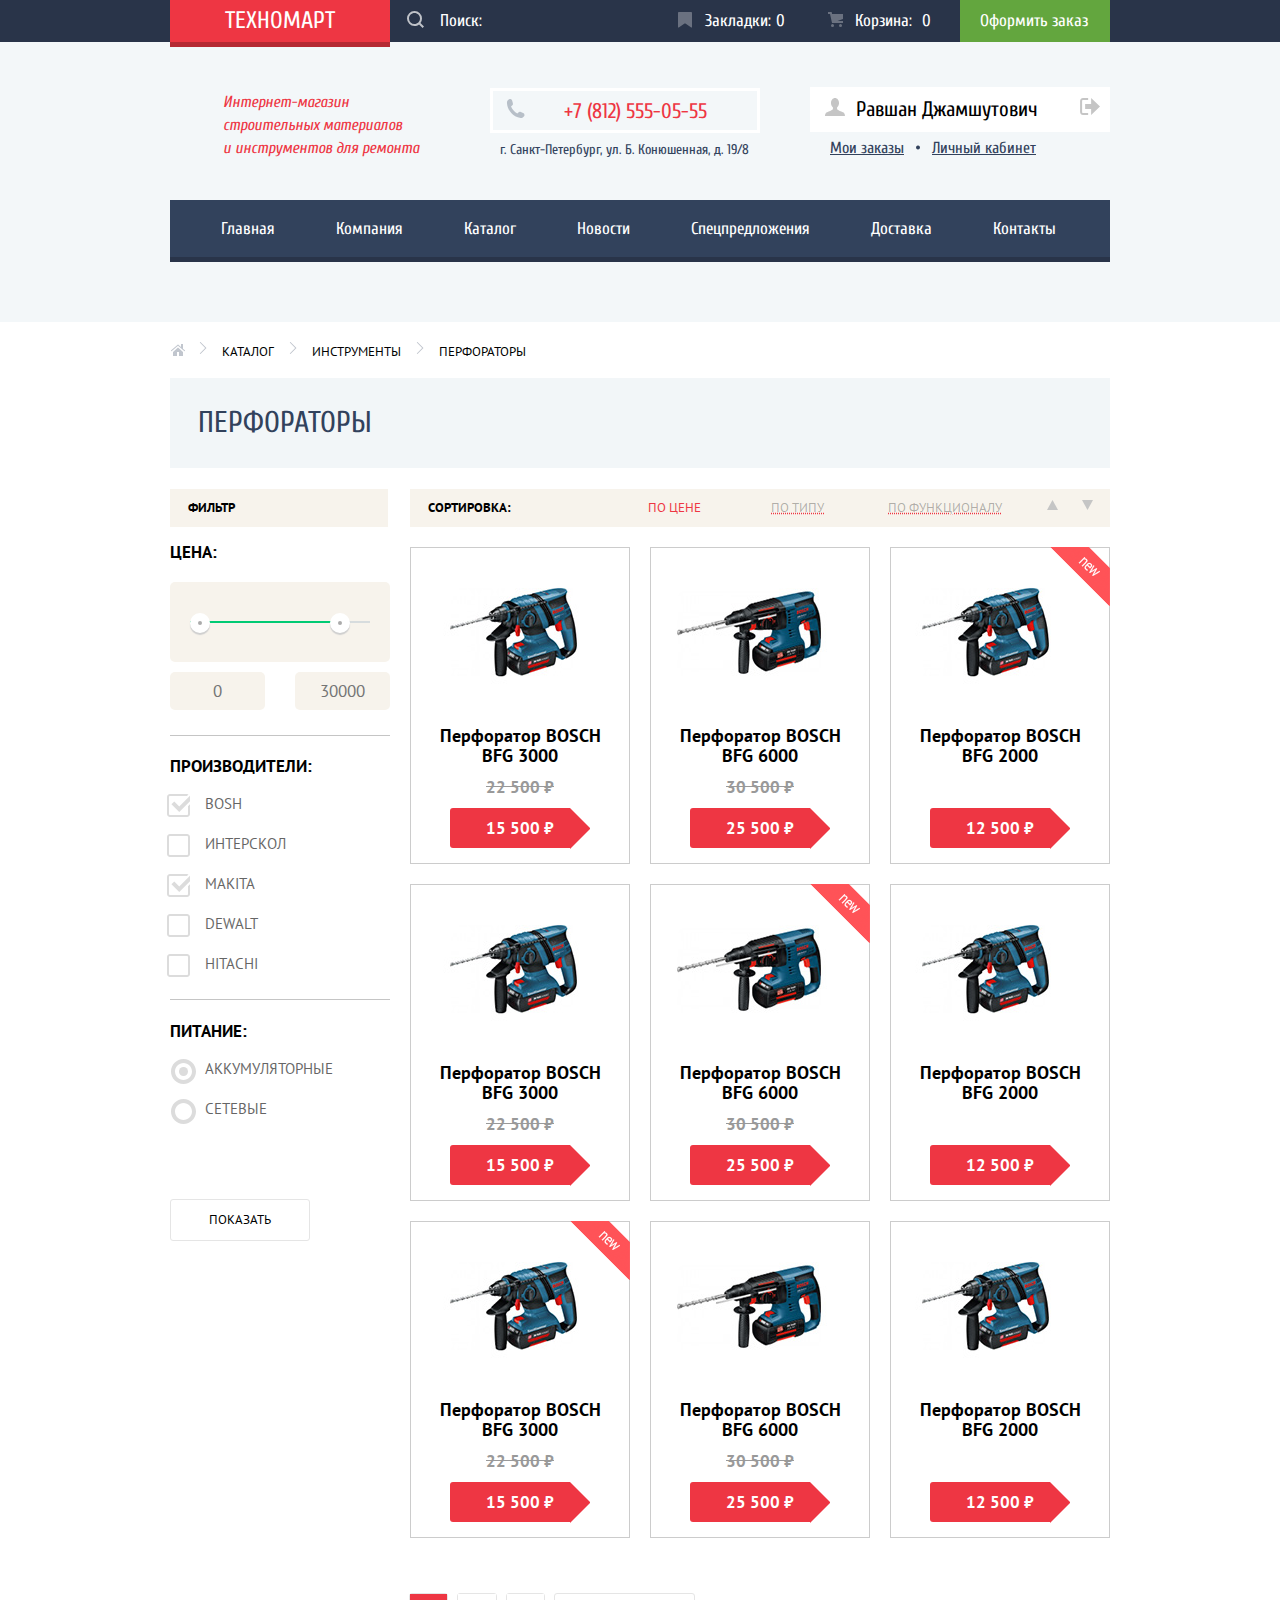
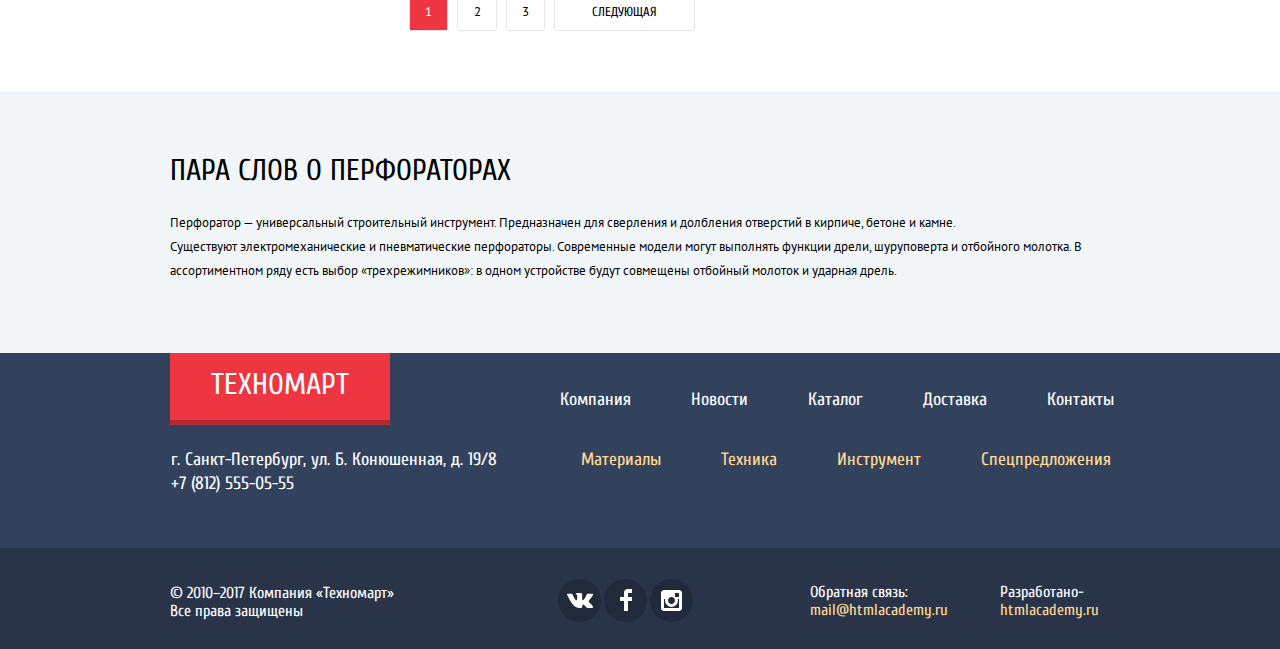
==== commit fdfce593: "Попытка 3" ====
--- a/catalog.html
+++ b/catalog.html
@@ -23,8 +23,8 @@
             </button>         
           </form>
           <ul class="user-navigation">
-            <li><a class="bookmark" href="#">Закладки:<span>0</span></a></li>
-            <li><a class="basket main-basket" href="#">Корзина:<span>10</span></a></li>
+            <li><a class="bookmark-nav" href="#">Закладки:<span class="namber-bookmarks">0</span></a></li>
+            <li><a class="basket" href="#">Корзина:<span class="namber-baskets">0</span></a></li>
             <li><a class="checkout" href="#">Оформить заказ</a></li>
           </ul>
         </div>
@@ -302,15 +302,15 @@
                   <p class="discount"><span class="visually-hidden">30 500 ₽</span></p>
                   <p class="price">12 500 ₽</p>
                 </div>
-                <div class="pagination">
-                  <h2 class="visually-hidden">Номера страниц</h2>
-                  <ul class="pagination-list">
-                    <li class="pagination-item pagination-item-current"><a>1</a></li>
-                    <li class="pagination-item"><a href="#">2</a></li>
-                    <li class="pagination-item"><a href="#">3</a></li>
-                    <li class="pagination-item button"><a href="#">Следующая</a></li>
-                  </ul>
-                </div>
+              </div>
+              <div class="pagination">
+                <h2 class="visually-hidden">Номера страниц</h2>
+                <ul class="pagination-list">
+                  <li class="pagination-item pagination-item-current"><a>1</a></li>
+                  <li class="pagination-item"><a href="#">2</a></li>
+                  <li class="pagination-item"><a href="#">3</a></li>
+                  <li class="pagination-item button"><a href="#">Следующая</a></li>
+                </ul>
               </div>
             </div>
           </section>
@@ -396,6 +396,6 @@
         <span class="visually-hidden">Закрыть</span>
       </button>
     </section>
-    <script src="js/mini.js"></script>
+    <script src="js/mini-cat.js"></script>
   </body>
 </html>
--- a/css/mini.css
+++ b/css/mini.css
@@ -1 +1 @@
-body{min-width:960px;margin:0;padding:0;font-family:"PT Sans",Arial,sans-serif;font-size:13px;line-height:24px;color:#000;font-weight:400;font-style:normal;background-color:#fff}a{text-decoration:none;color:#fff}img{max-width:100%;height:auto}.button{font-family:"Cuprum",Arial,sans-serif;font-weight:400;font-style:normal;font-size:14px;line-height:18px;text-transform:uppercase;background-color:#ee3643;color:#fff;border-radius:3px;cursor:pointer}.button:hover,.button:focus{background-color:#ca2c37}.button:active{background-color:#ba2732}.visually-hidden:not(:focus):not(:active),input[type=checkbox].visually-hidden,input[type=radio].visually-hidden{position:absolute;width:1px;height:1px;margin:-1px;border:0;padding:0;white-space:nowrap;-webkit-clip-path:inset(100%);clip-path:inset(100%);clip:rect(0 0 0 0);overflow:hidden}.main-header{display:-webkit-box;display:-ms-flexbox;display:flex;-ms-flex-wrap:wrap;flex-wrap:wrap;font-family:"Cuprum",Arial,sans-serif;font-weight:400;font-style:normal;background-color:#f3f7f9;width:100%}.main-user-navigation{background-color:#293449;width:100%;margin-bottom:10px}.container{width:940px;margin:0 auto;padding:0 10px}.main-user-navigation-wrapper{display:-webkit-box;display:-ms-flexbox;display:flex;-webkit-box-pack:justify;-ms-flex-pack:justify;justify-content:space-between}.main-header ul{list-style:none}.button-logo{max-width:220px;margin:0;padding:9px 55px;font-size:24px;line-height:24px;color:#fff;background-color:#ee3643;-webkit-box-shadow:0 5px 0 #b52933;box-shadow:0 5px 0 #b52933;vertical-align:middle;text-transform:uppercase;cursor:pointer}.button-logo:hover,.button-logo:focus{background-color:#ca2c37}.button-logo:active{background-color:#ba2732}.header-search{margin:0;padding:0;max-width:270px;background-color:#293449;color:#fff;cursor:pointer}.header-search{position:relative;cursor:pointer}.header-search input{width:270px;padding-top:12px;padding-bottom:12px;padding-left:50px;font-size:17px;line-height:18px;color:#fff;background-color:#293449;border:0}.search-button{position:absolute;top:0;left:0;width:50px;height:42px;padding-top:1px;background-color:transparent;border:0;opacity:.7}input[type=search]::-webkit-input-placeholder{color:#fff;opacity:1}input[type=search]::-ms-input-placeholder{color:#fff;opacity:1}input[type=search]:-ms-input-placeholder{color:#fff;opacity:1}input[type=search]::placeholder{color:#fff;opacity:1}input[type=search]:focus::-webkit-input-placeholder{color:#000;opacity:1}input[type=search]:focus::-ms-input-placeholder{color:#000;opacity:1}input[type=search]:focus:-ms-input-placeholder{color:#000;opacity:1}input[type=search]:focus::placeholder{color:#000;opacity:1}.header-search:hover input{background-color:#212a3a;color:#fff}.header-search:hover button{opacity:1}.header-search input:focus{background-color:#fff;color:#000}.header-search input:focus+button path{fill:#ee3643}.user-navigation{display:-webkit-box;display:-ms-flexbox;display:flex;-webkit-box-pack:justify;-ms-flex-pack:justify;justify-content:space-between;width:450px;margin:0;padding:0}.user-navigation a{position:relative;display:block;width:105px;font-size:17px;line-height:18px;padding:12px 0;padding-left:45px;background-color:#293449;color:#fff}.user-navigation a:hover{background-color:#212a3a}.user-navigation a:active{color:rgb(255,255,255,.6)}.bookmark::before{content:"";position:absolute;top:12px;left:18px;width:16px;height:18px;background-image:url(../img/icon-bookmark.svg);background-repeat:no-repeat;background-position:0 0;opacity:.3}.user-navigation .basket::before{content:"";position:absolute;top:12px;left:18px;width:16px;height:18px;background-image:url(../img/icon-cart.svg);background-repeat:no-repeat;background-position:0 0;opacity:.3}.basket span{padding-left:10px}.bookmark:hover::before,.basket:hover::before{opacity:1}.bookmark:active::before,.basket:active::before{opacity:.5}.bookmark span{padding-left:5px}.user-navigation .main-basket{background-color:#ee3643}.user-navigation .main-basket:hover,.user-navigation .main-basket:focus{background-color:#ca2c37}.user-navigation .main-basket:active{background-color:#ba2732}.user-navigation .checkout{width:130px;padding-left:20px;color:#fff;background-color:#63a63e}.user-navigation .checkout:hover,.user-navigation .checkout:focus{color:#fff;background-color:#5fbb2d}.user-navigation .checkout:active{background-color:#518534;color:rgba(255,255,255,.5)}.main-navigation{display:-webkit-box;display:-ms-flexbox;display:flex;-ms-flex-wrap:wrap;flex-wrap:wrap}.wrapper{display:-webkit-box;display:-ms-flexbox;display:flex;-ms-flex-wrap:wrap;flex-wrap:wrap;margin:0;padding:0;width:940px;height:120px;margin-bottom:15px}.score-title{width:200px;margin-left:5px;margin-right:70px;font-size:16px;line-height:23px;color:#ee3643;font-style:italic;white-space:pre}.score-contacts{width:270px;margin-top:15px;margin-left:45px}.phone{padding:8px 0;font-size:21px;line-height:21px;color:#ee3643;border:3px solid #fff;margin-bottom:5px}.phone span{padding-left:13px;padding-right:34px}.address{font-size:14px;line-height:24px;color:#32425c;margin-top:5px;padding-left:10px;padding-right:1px}.wrapper .user{display:-webkit-box;display:-ms-flexbox;display:flex;-ms-flex-wrap:wrap;flex-wrap:wrap;-webkit-box-pack:justify;-ms-flex-pack:justify;justify-content:space-between;width:280px;height:45px;margin-top:35px;margin-left:70px}.user a{font-size:21px;line-height:21px;color:#000;background-color:#fff}.user .entrance{width:120px;padding:14px 0}.user .entrance span{padding-left:15px;padding-right:5px}.user .check-in{width:100px;padding:14px 25px}.user a:hover,.user a:focus{color:#ee3643}.entrance:hover path,.entrance:focus path{fill:#32425c}.user a:active{color:rgba(0,0,0,.3)}.entrance:active path{fill:#c5c5c5}.profile-wrapper{display:-webkit-box;display:-ms-flexbox;display:flex;width:300px;height:45px;margin-left:-20px}.profile-wrapper a{font-size:21px;line-height:21px;color:#000;background-color:#fff}.profile{width:265px;padding:11px 0;padding-right:25px}.profile span{padding-left:15px;padding-right:6px}.output-profile{padding:11px 10px}.profile-wrapper a:active{color:rgba(0,0,0,.3)}.profile-wrapper a:hover path,.profile-wrapper a:focus path{fill:#000}.profile-wrapper a:active path{fill:#c5c5c5}.orders{width:240px;height:24px;padding-top:5px}.orders a{font-size:16px;line-height:18px;text-decoration:underline;color:#32425c;background-color:#f3f7f9}.main-orders{position:relative}.main-orders::after{content:"";position:absolute;top:6px;left:86px;width:4px;height:5px;background:url(../img/point.png) no-repeat 0 0}.user-cab{padding-left:25px}.orders a:hover,.orders a:focus{color:#ee3643}.orders a:active{color:rgba(50,66,92,.3)}.site-navigation{display:-webkit-box;display:-ms-flexbox;display:flex;-ms-flex-wrap:wrap;-o-flex-wrap:wrap;flex-wrap:wrap;width:940px;margin-bottom:65px;background-color:#32425c;-webkit-box-shadow:0 5px 0 #293449;box-shadow:0 5px 0 #293449;vertical-align:middle}.site-navigation a{display:block;padding:20px 30.5px;font-size:17px;line-height:17px;color:#fff}.site-navigation .index{padding-left:11px}.site-navigation a:hover,.site-navigation a:focus{background-color:#293449}.site-navigation a:active{opacity:.5}.base{width:100%;background-color:#fff}.base ul{list-style:none}.breadcrumbs{display:-webkit-box;display:-ms-flexbox;display:flex;-webkit-box-pack:start;-ms-flex-pack:start;justify-content:flex-start;margin:0 auto;padding:16px 0}.breadcrumbs a{display:block;margin-top:5px;padding:0 15px;font-family:"PT Sans",Arial,sans-serif;font-weight:400;font-style:normal;font-size:13px;line-height:18px;text-transform:uppercase;color:#000}.breadcrumbs .icon{padding-left:0;padding-right:14px}.base h1{margin:0 auto;padding:0;padding:30px 0;padding-left:28px;margin-bottom:21px;font-family:"Cuprum",Arial,sans-serif;font-weight:400;font-style:normal;font-size:30px;line-height:30px;color:#32425c;text-transform:uppercase;background-color:#f2f6f8}.catalog-item-columns{display:-webkit-box;display:-ms-flexbox;display:flex;-webkit-box-pack:justify;-ms-flex-pack:justify;justify-content:space-between;margin:0;padding:0}.catalog{margin:0;padding:0;margin-bottom:38px}.columns-catalog{display:-webkit-box;display:-ms-flexbox;display:flex;-ms-flex-wrap:wrap;flex-wrap:wrap;margin-left:-20px}.catalog-items{width:940px;background-color:#fff}.catalog-items.inner{width:700px;margin-top:20px}.catalog-item{margin:0;padding:0;position:relative;display:inline-block;width:218px;height:315px;margin-left:20px;margin-bottom:20px;border:1px solid #ccc;line-height:20px;font-weight:700;text-align:center;background-color:#fff;vertical-align:middle}.catalog-item .flag{position:absolute;top:-1px;right:-1px;width:60px;height:60px;text-indent:-1000px;overflow:hidden;z-index:5}.catalog-item .flag-new{background:url(../img/flag.png) no-repeat 0 0}.catalog-item .actions{position:absolute;top:0;left:0;width:218px;height:88px;padding:40px 0;background-color:rgba(255,255,255,.9)}.actions a{position:relative}.actions .buy,.actions .bookmark{display:block;width:129px;margin:0 auto;margin-bottom:7px;padding:7px 0;border:3px solid #63a63e;border-bottom-color:#367315;background-color:#63a63e;color:#fff;font-size:14px;font-weight:400;font-family:"Cuprum",Arial,sans-serif;line-height:18px;text-decoration:none;text-transform:uppercase;border-radius:3px}.actions .buy{border:0;border-bottom:3px solid #367315}.actions .bookmark{color:#32425c;background:#fff}.actions .bookmark:hover{border-color:#32425c}.actions .bookmark:active{opacity:.3}.actions .buy:hover{background-color:#5fbb2d}.actions .buy:active{background-color:#518534}.actions .buy::before{content:"";position:absolute;top:9px;left:10px;width:16px;height:18px;background-image:url(../img/icon-cart.svg);background-repeat:no-repeat;background-position:0 0;opacity:.3}.actions .buy:hover::before,.actions .buy:active::before{opacity:1}.catalog-item .actions{display:none}.catalog-item:hover .actions{display:block}.catalog-item .image{width:218px;height:168px}.catalog-item img{max-width:100%}.catalog-item .title{min-height:40px;padding:0 25px;margin-top:10px;margin-bottom:15px;font-size:18px;line-height:20px;font-weight:700}.catalog-item .discount{min-height:20px;margin-top:-3px;margin-bottom:10px;font-size:17px;line-height:18px;font-weight:700;color:#999;text-decoration:line-through}.catalog-item .price{position:relative;width:80px;margin:0 auto;margin-bottom:17px;padding:11px 30px;font-size:17px;line-height:18px;font-weight:700;color:#fff;background:#ee3643;border-radius:3px}.catalog-item .price::after{content:"";position:absolute;top:0;right:-20px;width:0;height:1px;border:20px solid #fff;border-left-color:#ee3643}.sort{display:-webkit-box;display:-ms-flexbox;display:flex;-webkit-box-pack:justify;-ms-flex-pack:justify;justify-content:space-between;margin:0 auto;padding:0}.sort h2{font-size:13px;line-height:18px;text-transform:uppercase;color:#000}.title-filter{width:200px;margin:0;padding:10px 0;padding-left:18px;background-color:#f7f3ec}.sort-wrapper{display:-webkit-box;display:-ms-flexbox;display:flex;-webkit-box-pack:justify;-ms-flex-pack:justify;justify-content:space-between;position:relative;width:700px;background-color:#f7f3ec}.title-sort{margin:0;padding:10px 0;padding-left:18px;padding-right:105px}.sort-items{display:-webkit-box;display:-ms-flexbox;display:flex;-ms-flex-wrap:wrap;flex-wrap:wrap;width:355px;margin:0;padding:0}.sort-item{font-size:13px;line-height:18px;color:rgba(0,0,0,.3);text-transform:uppercase;text-decoration:underline;-webkit-text-decoration-color:#ee3643;text-decoration-color:#ee3643;-webkit-text-decoration-style:dotted;text-decoration-style:dotted}.sort-item.price{position:absolute;top:10px;left:238px}.sort-item.type{position:absolute;top:10px;right:286px}.sort-item.funct{position:absolute;top:10px;right:108px}.sort-item:focus,.sort-item:hover{color:#000;text-decoration:underline;-webkit-text-decoration-color:#ee3643;text-decoration-color:#ee3643}.sort-item.current{font-size:13px;line-height:18px;text-transform:uppercase;color:#ee3643;text-decoration:none}.button-wrapper{display:-webkit-box;display:-ms-flexbox;display:flex;-ms-flex-pack:distribute;justify-content:space-around;width:70px;margin-left:5px;padding:5px 5px}.button-wrapper a:hover path,.button-wrapper a:focus path{fill:#231f20}.button-wrapper a:active path{fill:#ee3643}.filter-item{width:220px;margin:0;padding:0;border:0;margin-top:10px}.filter-item.price,.filter-item.brand{border-bottom:1px solid #c5c5c5}.filter-item.price{margin-bottom:15px;padding-bottom:25px}.filter-item.brand{margin-bottom:16px;padding-bottom:5px}.filters legend{font-weight:700;font-style:normal;font-size:17px;line-height:30px;text-transform:uppercase;color:#000}.range-filter{width:220px;margin-top:15px}.range-controls{position:relative;height:41px;margin-bottom:15px;padding-top:39px;padding-right:20px;padding-left:20px;background-color:#f7f3ec;border-radius:5px}.range-controls .scale{height:2px;background:#d7dcde}.range-controls .bar{width:70%;height:2px;background:#00ca74}.range-controls .toggle{position:absolute;top:31px;left:0;width:4px;height:4px;padding:0;border:8px solid #fff;background-color:#ababab;-webkit-box-shadow:0 2px 1px 0 #cfcfcf;box-shadow:0 2px 1px 0 #cfcfcf;border-radius:50%;cursor:pointer}.range-controls .toggle-min{left:20px}.range-controls .toggle-max{left:160px}.price-controls{display:-webkit-box;display:-ms-flexbox;display:flex;-webkit-box-pack:justify;-ms-flex-pack:justify;justify-content:space-between;margin-top:-5px;font-size:0}.price-controls input{width:75px;padding:10px 10px;margin-left:0;font-size:17px;line-height:18px;text-align:center;color:#000;border:0;border-radius:5px;background:#f7f3ec}.filter ul{padding:0;margin:0;list-style:none;line-height:18px}.filter-option{margin-bottom:20px;margin-left:-5px}.filter-option label{position:relative;display:block;cursor:pointer;-webkit-user-select:none;-moz-user-select:none;-ms-user-select:none;user-select:none}.filter-input-checkbox+label::before{content:"";position:absolute;top:0;left:-38px;width:27px;height:23px;background:url(../img/checkbox-off.svg) no-repeat 0 0}.filter-input+label{font-size:15px;line-height:20px;font-weight:400;font-style:normal;text-transform:uppercase;color:#000;opacity:.6}.filter-input:hover+label,.filter-input:focus+label{opacity:1}.filter-input:disabled+label{opacity:.1}.filter-input-checkbox+label:hover::before,.filter-input-checkbox+label:focus::before{background:url(../img/checkbox-off-off.svg) no-repeat 0 0}.filter-input-checkbox:disabled+label::before{background:url(../img/checkbox-off.svg) no-repeat 0 0;opacity:.7}.filter-input-checkbox:checked+label::before{content:"";position:absolute;top:0;left:-38px;width:23px;height:23px;background:url(../img/checkbox-on.svg) no-repeat 0 0}.filter-input-checkbox:checked+label:hover::before,.filter-input-checkbox:checked+label:focus::before{background:url(../img/checkbox-on-on.svg) no-repeat 0 0}.filter-input-radio+label::before{content:"";position:absolute;top:0;left:-34px;width:25px;height:25px;background:url(../img/radio-off.svg) no-repeat 0 0}.filter-input-radio+label:hover::before,.filter-input-radio+label:focus::before{background:url(../img/radio-off-off.svg) no-repeat 0 0}.filter-input-radio:disabled+label::before{background:url(../img/radio-off-off.svg) no-repeat 0 0;opacity:.7}.filter-input-radio:checked+label::before{content:"";position:absolute;top:0;left:-34px;width:25px;height:25px;background:url(../img/radio-on.svg) no-repeat 0 0}.filter-input-radio:checked+label:hover::before,.filter-input-radio:checked+label:focus::before{background:url(../img/radio-on-on.svg) no-repeat 0 0}.filter-submit{width:140px;margin-top:60px;margin-left:0;padding:11px 0;font-family:"PT Sans",Arial,sans-serif;font-weight:400;font-style:normal;font-size:13px;line-height:18px;text-transform:uppercase;text-align:center;color:#000;background-color:#fff;border:1px solid #e5e5e5;border-radius:3px;cursor:pointer}.filter-submit:hover,.filter-submit:focus{border-color:#b5b5b5}.filter-submit:active{border-color:rgba(181,181,181,.3)}.avantages{display:-webkit-box;display:-ms-flexbox;display:flex;-ms-flex-wrap:wrap;flex-wrap:wrap;margin:0;margin-top:56px;margin-bottom:45px;padding:0}.category{position:relative;display:inline-block;font-family:"Cuprum",Arial,sans-serif;font-weight:400;font-style:normal;color:#fff;width:300px;vertical-align:middle}.category h3{display:block;font-size:24px;line-height:30px;font-weight:700;margin-top:22px;margin-left:22px}.category a{position:absolute;bottom:20px;left:24px;width:135px;text-align:center;background-color:rgba(0,0,0,.1)}.category a:hover,.category a:focus{background-color:rgba(0,0,0,.2)}.category a:active{background-color:rgba(0,0,0,.3)}.category.materials{height:123px;margin:0;background-color:#ffbf47;-webkit-box-ordinal-group:2;-ms-flex-order:1;order:1}.button.materials{display:block;padding:10px 0;background-color:#e5ac45}.category.materials::after{content:"";position:absolute;right:38px;top:32px;width:50px;height:70px;background:url(../img/icon-1.svg) no-repeat 0 0}.materials .flag{position:absolute;top:0;right:0;width:60px;height:60px;text-indent:-1000px;overflow:hidden;z-index:5}.materials .flag-new{background:url(../img/flag.png) no-repeat 0 0}.category.tool{height:123px;margin-left:20px;background-color:#3bbce3;-webkit-box-ordinal-group:3;-ms-flex-order:2;order:2}.button.tool{display:block;padding:10px 0;background-color:#35a9cc}.category.tool::after{content:"";position:absolute;right:21px;top:33px;width:80px;height:70px;background:url(../img/icon-2.svg) no-repeat 0 0}.category.equipment{height:123px;margin-left:20px;background-color:#dc91d8;-webkit-box-ordinal-group:4;-ms-flex-order:3;order:3}.button.equipment{display:block;padding:10px 0;background-color:#c682c2}.category.equipment::after{content:"";position:absolute;right:27px;top:32px;width:80px;height:70px;background:url(../img/icon-3.svg) no-repeat 0 0}.category-wrapper{display:-webkit-box;display:-ms-flexbox;display:flex;-webkit-box-orient:vertical;-webkit-box-direction:normal;-ms-flex-direction:column;flex-direction:column;width:300px;margin-top:20px;margin-left:20px;-webkit-box-ordinal-group:6;-ms-flex-order:5;order:5}.category.discounts{height:123px;margin-bottom:20px;background-color:#8ed78f}.button.discounts{display:block;padding:10px 0;background-color:#80c180}.category.discounts::after{content:"";position:absolute;right:24px;top:28px;width:80px;height:70px;background:url(../img/icon-4.svg) no-repeat 0 0}.category.delivery{width:300px;height:123px;background-color:#ffc047}.button.delivery{display:block;padding:10px 0;background-color:#e5ac40}.category.delivery::after{content:"";position:absolute;right:28px;top:32px;width:80px;height:70px;background:url(../img/icon-5.svg) no-repeat 0 0}.slider-content{margin-top:20px;font-family:"Cuprum",Arial,sans-serif;font-weight:400;font-style:normal;color:#fff;-webkit-box-ordinal-group:5;-ms-flex-order:4;order:4}.slider-content{position:relative}.slider-content h3{position:absolute;top:-13px;left:22px;font-size:36px;line-height:36px;font-weight:700;text-transform:uppercase}.slider-picture{display:none}.slider-picture.visible{display:block}.slider.title::before{content:"";position:absolute;top:196px;left:273px;width:10px;height:10px;background:url(../img/slider.png)}.slider-second.title::before{content:"";position:absolute;top:196px;left:273px;width:10px;height:10px;background:url(../img/slider-indicator.png)}.slider.title::after{content:"";position:absolute;top:196px;left:293px;width:10px;height:10px;background:url(../img/slider-indicator.png)}.slider-second.title::after{content:"";position:absolute;top:196px;left:293px;width:10px;height:10px;background:url(../img/slider.png)}.slider-content p{position:absolute;top:44px;left:25px;font-size:18px;line-height:24px}.button.open{position:absolute;bottom:27px;left:27px;width:195px;padding:10px 0;text-align:center}.slider-back{position:absolute;bottom:114px;left:570px;border:0;color:transparent;background-color:transparent;cursor:pointer}.slider-next{position:absolute;bottom:114px;left:18px;border:0;color:transparent;background-color:transparent;cursor:pointer}.popular-goods,.brands{display:-webkit-box;display:-ms-flexbox;display:flex;-ms-flex-wrap:wrap;flex-wrap:wrap}.popular-items,.popular-brands{display:block;position:relative;width:940px;height:90px;margin-bottom:20px;background-color:#f3f7f9}.popular-items h2,.popular-brands h2{font-family:"Cuprum",Arial,sans-serif;font-weight:400;font-style:normal;font-size:30px;line-height:30px;color:#32425c;background-color:#f3f7f9;text-transform:uppercase}.popular-items h2{margin-top:30px;margin-left:27px}.popular-brands h2{margin-top:33px;margin-left:23px}.popular-items a{position:absolute;width:253px;bottom:25px;right:25px;text-align:center}.popular-brands a{position:absolute;width:253px;bottom:25px;right:25px;text-align:center}.button.pop-goods,.button.brand{display:block;padding:11px 0}.brands-list{display:-webkit-box;display:-ms-flexbox;display:flex;-ms-flex-wrap:wrap;flex-wrap:wrap;margin-top:-1px;margin-bottom:83px;padding:0}.brands-item{width:218px;height:145px;background-color:#fff}.brands-item{border:1px solid #f3f7f9}.brands-item:hover,.catalog-item:hover,.catalog-item:focus,.brands-item:focus{-webkit-box-shadow:0 10px 25px 0 rgba(41,52,73,.5);box-shadow:0 10px 25px 0 rgba(41,52,73,.5)}.brands-item:active{-webkit-box-shadow:0 4px 10px 0 rgba(41,52,73,.5);box-shadow:0 4px 10px 0 rgba(41,52,73,.5)}.brands-item.bosch{margin-bottom:20px}.brands-item.bosch img{padding:54px 47px}.brands-item.makita{margin-bottom:20px;margin-left:20px}.makita img{padding:52px 48px}.brands-item.dewalt{margin-bottom:20px;margin-left:20px}.dewalt img{padding:50px 36px}.brands-item.intersckol{margin-bottom:20px;margin-left:20px}.intersckol img{padding:39px 0}.hitachi img{padding:57px 25px}.brands-item.lg{margin-left:20px}.lg img{padding:36px 49px}.brands-item.aeg{margin-left:20px}.aeg img{padding:24px 34px}.brands-item.metabo{margin-left:20px}.metabo img{padding:35px 8px}.filter-price{background-color:#f7f3ec;color:#fff}.pagination-list{display:-webkit-box;display:-ms-flexbox;display:flex;-webkit-box-pack:justify;-ms-flex-pack:justify;justify-content:space-between;width:295px;font-family:"PT Sans",Arial,sans-serif;font-weight:400;font-style:normal;font-size:13px;line-height:18px;padding:0;margin:0;margin-top:35px;margin-left:17px;margin-bottom:22px;cursor:pointer}.pagination-item{width:40px;margin-right:10px;color:#000;border:1px solid #e5e5e5;border-radius:3px}.pagination-item a{display:block;padding:9px 0;text-align:center;color:#000;background-color:#fff}.pagination-item:hover,.pagination-item:focus{border:1px solid #bdc6ca}.pagination-item:active{border:1px solid #ee3643}.pagination-item-current a{color:#fff;background-color:#ee3643}.pagination-item.button{width:85px;padding:0 28px;font-size:13px;line-height:18px;color:#000;background-color:#fff;text-align:center}.slider-service{background-color:#f3f7f9;margin-bottom:2px}.service-items{display:-webkit-box;display:-ms-flexbox;display:flex;-webkit-box-pack:justify;-ms-flex-pack:justify;justify-content:space-between;-ms-flex-wrap:wrap;flex-wrap:wrap;width:940px;background:url(../img/line-shadow.png) no-repeat 240px 165px;padding-bottom:93px}.service-shop{width:940px}.service-shop h2{font-family:"Cuprum",Arial,sans-serif;font-weight:400;font-style:normal;font-size:30px;line-height:30px;color:#000;text-transform:uppercase;margin-top:65px;margin-bottom:37px}.service-shop p{margin-left:-40px;width:395px;white-space:pre}.slider-service h3{margin-top:30px;font-family:"Cuprum",Arial,sans-serif;font-weight:400;font-style:normal;font-size:36px;line-height:36px;color:#32425c;text-transform:uppercase}.slider-service p{margin-top:-35px;margin-left:-50px;white-space:pre;font-size:13px;line-height:24px;color:#000}.service-list{width:240px;margin-top:30px;margin-bottom:10px;margin-left:-40px}.service-list button{display:block;width:240px;margin-bottom:-1px;padding-top:16px;padding-bottom:16px;padding-left:20px;font-family:"Cuprum",Arial,sans-serif;font-weight:700;font-style:normal;font-size:21px;line-height:30px;color:#fff;text-align:left;background:url(../img/line-shadow.png) no-repeat 230px -50px;background-color:#32425c;border:0;cursor:pointer}.service-list .active{background-color:#fff;color:#32425c}.service-list button:hover{background-color:#293449}.service-list .active:hover{background-color:#fff;color:#32425c}.service{display:none;position:relative;width:620px}.service.visible{display:block}.service.slide-delivery::after{content:"";position:absolute;top:55px;left:150px;width:468px;height:261px;background:url(../img/delivery.png) no-repeat 0 0}.service.slide-guarantee::after{content:"";position:absolute;top:55px;left:240px;width:468px;height:261px;background:url(../img/guarantee.png) no-repeat 0 0}.service.slide-credit::after{content:"";position:absolute;top:55px;left:240px;width:468px;height:261px;background:url(../img/credit.png) no-repeat 0 0}.button.send{display:block;width:195px;padding:10px 0;text-align:center}.index-columns{display:-webkit-box;display:-ms-flexbox;display:flex;-webkit-box-pack:justify;-ms-flex-pack:justify;justify-content:space-between;padding-top:51px;padding-bottom:50px}.details{display:-moz-flex;display:-ms-flex;display:-o-flex;display:-webkit-box;display:-ms-flexbox;display:flex;-ms-flex-wrap:wrap;-o-flex-wrap:wrap;flex-wrap:wrap;width:540px}.contacts{display:-moz-flex;display:-ms-flex;display:-o-flex;display:-webkit-box;display:-ms-flexbox;display:flex;-ms-flex-wrap:wrap;-o-flex-wrap:wrap;flex-wrap:wrap;width:300px}.details h2,.contacts h2{font-family:"Cuprum",Arial,sans-serif;font-weight:400;font-style:normal;font-size:30px;line-height:30px;text-transform:uppercase;color:#000}.details h2{margin-bottom:10px}.contacts h2{margin-bottom:12px}.details p,.contacts p{font-family:"PT Sans",Arial,sans-serif;font-weight:400;font-style:normal;font-size:13px;line-height:24px}.preview{margin-bottom:10px}.details-post{width:390px;margin-top:15px;margin-bottom:20px}.details-item{width:350px;margin-bottom:-15px}.details-item a{position:relative;display:block;font-family:"Cuprum",Arial,sans-serif;font-weight:400;font-style:normal;font-size:18px;line-height:20px;color:#000;margin-bottom:20px;margin-left:35px}.details-item a::before{content:"";position:absolute;top:9px;left:-35px;width:25px;height:3px;background-color:#ee3643}.contacts-post{width:200px;margin-bottom:30px}.button.company{display:block;width:220px;margin-top:32px;margin-bottom:36px;padding:10px 0;text-align:center}.map{margin-bottom:33px}.call-write-us{display:block;width:298px;margin-bottom:40px;padding:10px 1px;text-align:center}.info-tools{padding-top:40px;padding-bottom:57px;padding-left:-5px;background-color:#f2f6f8}.info-tools h2{font-family:"Cuprum",Arial,sans-serif;font-weight:400;font-style:normal;font-size:30px;line-height:30px;color:#000;text-transform:uppercase}.info-tools p{font-size:13px;line-height:24px;color:#000}.main-footer{font-family:"Cuprum",Arial,sans-serif;font-weight:400;font-style:normal;width:100%;background-color:#32425c;color:#fff;font-size:18px;line-height:24px;margin:0;padding:0}.main-footer ul{list-style:none}.footer-navigation{display:-webkit-box;display:-ms-flexbox;display:flex;-ms-flex-wrap:wrap;flex-wrap:wrap;padding-bottom:22px}.button-logo-footer{width:146px;margin-bottom:10px;padding:17px 37px;font-size:30px;line-height:30px;color:#fff;background-color:#ee3643;-webkit-box-shadow:0 5px 0 #b52933;box-shadow:0 5px 0 #b52933;vertical-align:middle;text-align:center;text-transform:uppercase;cursor:pointer}.button-logo-footer:hover,.button-logo-footer:focus{background-color:#ca2c37}.button-logo-footer:active{background-color:#ba2732}.footer-site-navigation{display:-webkit-box;display:-ms-flexbox;display:flex;-webkit-box-pack:justify;-ms-flex-pack:justify;justify-content:space-between;width:570px;margin-top:35px;margin-left:100px}.footer-site-navigation a{display:block;padding:0 30px;vertical-align:middle}.footer-catalog-navigation{display:-webkit-box;display:-ms-flexbox;display:flex;-webkit-box-pack:justify;-ms-flex-pack:justify;justify-content:space-between;width:485px;margin-bottom:30px;margin-left:10px}.footer-catalog-navigation a{display:block;padding:0 30px;vertical-align:middle}.footer-contacts{width:330px;padding-left:1px;margin-bottom:30px}.footer-catalog-navigation a:hover,.footer-catalog-navigation a:focus,.footer-site-navigation a:hover,.footer-site-navigation a:focus{text-decoration:underline}.footer-catalog-navigation a:active,.footer-site-navigation a:active{opacity:.5}.footer-catalog-navigation a{color:#ffd996}.catalog-navigation a:active{opacity:.5}.footer-item{background-color:#293449;color:#fff;font-size:16px;line-height:18px;width:100%}.footer-index-columns{display:-webkit-box;display:-ms-flexbox;display:flex;-webkit-box-pack:justify;-ms-flex-pack:justify;justify-content:space-between;padding-bottom:11px}.footer-copyright{width:230px;margin-top:20px}.footer-social ul{display:-webkit-box;display:-ms-flexbox;display:flex;-webkit-box-pack:justify;-ms-flex-pack:justify;justify-content:space-between;width:130px;margin-top:31px;margin-left:55px}.social-button{display:-webkit-box;display:-ms-flexbox;display:flex;-webkit-box-align:center;-ms-flex-align:center;align-items:center;-webkit-box-pack:center;-ms-flex-pack:center;justify-content:center;width:43px;height:43px;margin-left:3px;background-color:#212a3a;border-radius:50%}.social-button:hover,.social-button:focus{background-color:#ee3643}.footer-feedback{width:130px;margin-top:35px;margin-left:65px}.footer-develop{width:110px;margin-top:35px}.footer-develop a,.footer-feedback a{color:#ffd996}.footer-develop a:hover,.footer-develop a:focus,.footer-feedback a:hover,.footer-feedback a:focus{text-decoration:underline}.footer-develop a:active,.footer-feedback a:active{color:#ee3643}@-webkit-keyframes bounce{0%{-webkit-transform:translateY(-2000px);transform:translateY(-2000px)}70%{-webkit-transform:translateY(30px);transform:translateY(30px)}90%{-webkit-transform:translateY(-10px);transform:translateY(-10px)}to{-webkit-transform:translateY(0);transform:translateY(0)}}@keyframes bounce{0%{-webkit-transform:translateY(-2000px);transform:translateY(-2000px)}70%{-webkit-transform:translateY(30px);transform:translateY(30px)}90%{-webkit-transform:translateY(-10px);transform:translateY(-10px)}to{-webkit-transform:translateY(0);transform:translateY(0)}}.modal{position:fixed;color:#000;display:none}.modal-show{display:block;-webkit-animation:bounce .6s;animation:bounce .6s;z-index:10}.modal.write-us{top:120px;left:50%;width:620px;margin-left:-230px;background-color:#fff;border-top:7px solid #ff5357;-webkit-box-shadow:20px 0 40px 0 rgba(41,52,73,.25);box-shadow:20px 0 40px 0 rgba(41,52,73,.25)}.modal-close{position:absolute;top:5px;right:9px;width:23px;height:23px;font-size:0;background-color:transparent;border:0;cursor:pointer;z-index:10}.modal-close::before,.modal-close::after{content:"";position:absolute;top:10px;left:2px;width:21px;height:3px;background-color:#ee3643}.modal-close::before{-webkit-transform:rotate(45deg);-ms-transform:rotate(45deg);transform:rotate(45deg)}.modal-close::after{-webkit-transform:rotate(-45deg);-ms-transform:rotate(-45deg);transform:rotate(-45deg)}.write-us form{display:-webkit-box;display:-ms-flexbox;display:flex;-webkit-box-pack:justify;-ms-flex-pack:justify;justify-content:space-between;-ms-flex-wrap:wrap;flex-wrap:wrap}.form-wrapper{display:-webkit-box;display:-ms-flexbox;display:flex;-webkit-box-pack:justify;-ms-flex-pack:justify;justify-content:space-between;-ms-flex-wrap:wrap;flex-wrap:wrap;width:460px;padding-top:45px;padding-bottom:35px;padding-left:80px;padding-right:80px}.write-us label{font-family:"Cuprum",Arial,sans-serif;font-weight:400;font-style:normal;font-size:18px;line-height:18px;color:#000;background-color:#fff}.write-us::-webkit-input-placeholder,.write-us textarea{font-size:13px;line-height:18px;color:#a9a9a9;border:2px solid #a9a9a9;border-radius:3px}.write-us::-ms-input-placeholder,.write-us textarea{font-size:13px;line-height:18px;color:#a9a9a9;border:2px solid #a9a9a9;border-radius:3px}.write-us:-ms-input-placeholder,.write-us textarea{font-size:13px;line-height:18px;color:#a9a9a9;border:2px solid #a9a9a9;border-radius:3px}.write-us::placeholder,.write-us textarea{font-size:13px;line-height:18px;color:#a9a9a9;border:2px solid #a9a9a9;border-radius:3px}.name-form,.email-form{position:relative;width:200px;padding:10px 10px;border:2px solid #a9a9a9;border-radius:3px}.name-title{position:absolute;top:40px;left:80px}.email-title{position:absolute;top:40px;right:228px}.letter-form{position:relative;width:440px;padding:10px 10px}.letter-title{position:absolute;top:105px;left:80px}.button-submit{width:620px;padding-top:57px;padding-bottom:57px;background-color:#f4f4f4}.button.write-us{position:absolute;bottom:35px;width:460px;margin-left:80px;padding:10px 0;border:0;border-radius:3px}.modal-map{top:120px;left:50%;width:940px;height:446px;margin-left:-470px;-webkit-box-shadow:8px 0 16px 0 rgba(47,42,43,.5);box-shadow:8px 0 16px 0 rgba(47,42,43,.5)}.modal-map img{position:absolute;top:0;left:0;z-index:7;margin:0}.modal-map iframe{position:relative;z-index:10;border:0}.modal-choice{top:120px;left:50%;width:620px;margin-left:-230px;background-color:#fff;border-top:7px solid #ff5357;-webkit-box-shadow:20px 0 40px 0 rgba(41,52,73,.25);box-shadow:20px 0 40px 0 rgba(41,52,73,.25)}.modal-choice-wrapper{display:-webkit-box;display:-ms-flexbox;display:flex;-ms-flex-wrap:wrap;flex-wrap:wrap;position:relative}.title-choice{position:relative;padding-top:75px;padding-bottom:75px;padding-left:180px;padding-right:130px;font-family:"Cuprum",Arial,sans-serif;font-weight:400;font-style:normal;font-size:30px;line-height:30px;color:#000;background-color:#fff}.title-choice::before{content:"";position:absolute;top:60px;left:100px;width:66px;height:66px;background:url(../img/form.png) no-repeat 0 0}.modal-choice-button{width:620px;padding:55px 0;background-color:#f1f1f1}.button.check{position:absolute;bottom:45px;left:80px;width:220px;padding:10px 0;font-family:"Cuprum",Arial,sans-serif;font-weight:400;font-style:normal;font-size:14px;line-height:18px;color:#fff;text-align:center;text-transform:uppercase;background-color:#ee3643}.button.continue{position:absolute;bottom:45px;right:80px;width:220px;padding:10px 0;text-align:center;color:#000;background-color:#fff}+body{min-width:960px;margin:0;padding:0;font-family:"PT Sans",Arial,sans-serif;font-size:13px;line-height:24px;color:#000;font-weight:400;font-style:normal;background-color:#fff}a{text-decoration:none;color:#fff}img{max-width:100%;height:auto}.button{font-family:"Cuprum",Arial,sans-serif;font-weight:400;font-style:normal;font-size:14px;line-height:18px;text-transform:uppercase;background-color:#ee3643;color:#fff;border-radius:3px;cursor:pointer}.button:hover,.button:focus{background-color:#ca2c37}.button:active{background-color:#ba2732}.visually-hidden:not(:focus):not(:active),input[type=checkbox].visually-hidden,input[type=radio].visually-hidden{position:absolute;width:1px;height:1px;margin:-1px;border:0;padding:0;white-space:nowrap;-webkit-clip-path:inset(100%);clip-path:inset(100%);clip:rect(0 0 0 0);overflow:hidden}.main-header{display:-webkit-box;display:-ms-flexbox;display:flex;-ms-flex-wrap:wrap;flex-wrap:wrap;font-family:"Cuprum",Arial,sans-serif;font-weight:400;font-style:normal;background-color:#f3f7f9;width:100%}.main-user-navigation{background-color:#293449;width:100%;margin-bottom:10px}.container{width:940px;margin:0 auto;padding:0 10px}.main-user-navigation-wrapper{display:-webkit-box;display:-ms-flexbox;display:flex;-webkit-box-pack:justify;-ms-flex-pack:justify;justify-content:space-between}.main-header ul{list-style:none}.button-logo{max-width:220px;margin:0;padding:9px 55px;font-size:24px;line-height:24px;color:#fff;background-color:#ee3643;-webkit-box-shadow:0 5px 0 #b52933;box-shadow:0 5px 0 #b52933;vertical-align:middle;text-transform:uppercase;cursor:pointer}.button-logo:hover,.button-logo:focus{background-color:#ca2c37}.button-logo:active{background-color:#ba2732}.header-search{margin:0;padding:0;max-width:270px;background-color:#293449;color:#fff;cursor:pointer}.header-search{position:relative;cursor:pointer}.header-search input{width:270px;padding-top:12px;padding-bottom:12px;padding-left:50px;font-size:17px;line-height:18px;color:#fff;background-color:#293449;border:0}.search-button{position:absolute;top:0;left:0;width:50px;height:42px;padding-top:1px;background-color:transparent;border:0;opacity:.7}input[type=search]::-webkit-input-placeholder{color:#fff;opacity:1}input[type=search]::-ms-input-placeholder{color:#fff;opacity:1}input[type=search]:-ms-input-placeholder{color:#fff;opacity:1}input[type=search]::placeholder{color:#fff;opacity:1}input[type=search]:focus::-webkit-input-placeholder{color:#000;opacity:1}input[type=search]:focus::-ms-input-placeholder{color:#000;opacity:1}input[type=search]:focus:-ms-input-placeholder{color:#000;opacity:1}input[type=search]:focus::placeholder{color:#000;opacity:1}.header-search:hover input{background-color:#212a3a;color:#fff}.header-search:hover button{opacity:1}.header-search input:focus{background-color:#fff;color:#000}.header-search input:focus+button path{fill:#ee3643}.user-navigation{display:-webkit-box;display:-ms-flexbox;display:flex;-webkit-box-pack:justify;-ms-flex-pack:justify;justify-content:space-between;width:450px;margin:0;padding:0;color:#fff}.bookmark-nav,.basket,.checkout{position:relative;display:block;width:105px;font-size:17px;line-height:18px;padding:12px 0;padding-left:45px}.bookmark-nav{background-color:#293449;color:#fff}.basket{background-color:#293449;color:#fff}.bookmark-nav:hover,.basket:hover{background-color:#212a3a}.bookmark-nav:active,.basket:active{color:rgb(255,255,255,.6)}.bookmark-nav::before{content:"";position:absolute;top:12px;left:18px;width:16px;height:18px;background-image:url(../img/icon-bookmark.svg);background-repeat:no-repeat;background-position:0 0;opacity:.3}.basket::before{content:"";position:absolute;top:12px;left:18px;width:16px;height:18px;background-image:url(../img/icon-cart.svg);background-repeat:no-repeat;background-position:0 0;opacity:.3}.basket span{padding-left:10px}.bookmark-nav:hover::before,.basket:hover::before{opacity:1}.bookmark-nav:active::before,.basket:active::before{opacity:.5}.bookmark-nav span{padding-left:5px}.main-bookmark{color:#fff;background-color:#ee3643}.main-basket{color:#fff;background-color:#ee3643}.main-bookmark:hover,.main-bookmark:focus,.main-basket:hover,.main-basket:focus{background-color:#ca2c37}.main-bookmark:active,.main-basket:active{color:rgb(255,255,255,.6);background-color:#ba2732}.checkout{width:130px;padding-left:20px;color:#fff;background-color:#63a63e}.checkout:hover,.checkout:focus{color:#fff;background-color:#5fbb2d}.checkout:active{background-color:#518534;color:rgba(255,255,255,.5)}.main-navigation{display:-webkit-box;display:-ms-flexbox;display:flex;-ms-flex-wrap:wrap;flex-wrap:wrap}.wrapper{display:-webkit-box;display:-ms-flexbox;display:flex;-ms-flex-wrap:wrap;flex-wrap:wrap;margin:0;padding:0;width:940px;height:120px;margin-bottom:15px}.score-title{width:200px;margin-left:5px;margin-right:70px;font-size:16px;line-height:23px;color:#ee3643;font-style:italic;white-space:pre}.score-contacts{width:270px;margin-top:15px;margin-left:45px}.phone{padding:8px 0;font-size:21px;line-height:21px;color:#ee3643;border:3px solid #fff;margin-bottom:5px}.phone span{padding-left:13px;padding-right:34px}.address{font-size:14px;line-height:24px;color:#32425c;margin-top:5px;padding-left:10px;padding-right:1px}.wrapper .user{display:-webkit-box;display:-ms-flexbox;display:flex;-ms-flex-wrap:wrap;flex-wrap:wrap;-webkit-box-pack:justify;-ms-flex-pack:justify;justify-content:space-between;width:280px;height:45px;margin-top:35px;margin-left:70px}.user a{font-size:21px;line-height:21px;color:#000;background-color:#fff}.user .entrance{width:120px;padding:14px 0}.user .entrance span{padding-left:15px;padding-right:5px}.user .check-in{width:100px;padding:14px 25px}.user a:hover,.user a:focus{color:#ee3643}.entrance:hover path,.entrance:focus path{fill:#32425c}.user a:active{color:rgba(0,0,0,.3)}.entrance:active path{fill:#c5c5c5}.profile-wrapper{display:-webkit-box;display:-ms-flexbox;display:flex;width:300px;height:45px;margin-left:-20px}.profile-wrapper a{font-size:21px;line-height:21px;color:#000;background-color:#fff}.profile{width:265px;padding:11px 0;padding-right:25px}.profile span{padding-left:15px;padding-right:6px}.output-profile{padding:11px 10px;cursor:pointer}.profile-wrapper a:active{color:rgba(0,0,0,.3)}.profile-wrapper a:hover path,.profile-wrapper a:focus path{fill:#000}.profile-wrapper a:active path{fill:#c5c5c5}.orders{width:240px;height:24px;padding-top:5px}.orders a{font-size:16px;line-height:18px;text-decoration:underline;color:#32425c;background-color:#f3f7f9}.main-orders{position:relative}.main-orders::after{content:"";position:absolute;top:6px;left:86px;width:4px;height:5px;background:url(../img/point.png) no-repeat 0 0}.user-cab{padding-left:25px}.orders a:hover,.orders a:focus{color:#ee3643}.orders a:active{color:rgba(50,66,92,.3)}.site-navigation{display:-webkit-box;display:-ms-flexbox;display:flex;-ms-flex-wrap:wrap;-o-flex-wrap:wrap;flex-wrap:wrap;width:940px;margin-bottom:65px;background-color:#32425c;-webkit-box-shadow:0 5px 0 #293449;box-shadow:0 5px 0 #293449;vertical-align:middle}.site-navigation a{display:block;padding:20px 30.5px;font-size:17px;line-height:17px;color:#fff}.site-navigation .index{padding-left:11px}.site-navigation a:hover,.site-navigation a:focus{background-color:#293449}.site-navigation a:active{opacity:.5}.base{width:100%;background-color:#fff}.base ul{list-style:none}.breadcrumbs{display:-webkit-box;display:-ms-flexbox;display:flex;-webkit-box-pack:start;-ms-flex-pack:start;justify-content:flex-start;margin:0 auto;padding:16px 0}.breadcrumbs a{display:block;margin-top:5px;padding:0 15px;font-family:"PT Sans",Arial,sans-serif;font-weight:400;font-style:normal;font-size:13px;line-height:18px;text-transform:uppercase;color:#000}.breadcrumbs .icon{padding-left:0;padding-right:14px}.base h1{margin:0 auto;padding:0;padding:30px 0;padding-left:28px;margin-bottom:21px;font-family:"Cuprum",Arial,sans-serif;font-weight:400;font-style:normal;font-size:30px;line-height:30px;color:#32425c;text-transform:uppercase;background-color:#f2f6f8}.catalog-item-columns{display:-webkit-box;display:-ms-flexbox;display:flex;-webkit-box-pack:justify;-ms-flex-pack:justify;justify-content:space-between;margin:0;padding:0}.catalog{margin:0;padding:0;margin-bottom:38px}.columns-catalog{display:-webkit-box;display:-ms-flexbox;display:flex;-ms-flex-wrap:wrap;flex-wrap:wrap;margin-left:-20px}.catalog-items{width:940px;background-color:#fff}.catalog-items.inner{width:700px;margin-top:20px}.catalog-item{margin:0;padding:0;position:relative;display:inline-block;width:218px;height:315px;margin-left:20px;margin-bottom:20px;border:1px solid #ccc;line-height:20px;font-weight:700;text-align:center;background-color:#fff;vertical-align:middle}.catalog-item .flag{position:absolute;top:-1px;right:-1px;width:60px;height:60px;text-indent:-1000px;overflow:hidden;z-index:5}.catalog-item .flag-new{background:url(../img/flag.png) no-repeat 0 0}.catalog-item .actions{position:absolute;top:0;left:0;width:218px;height:88px;padding:40px 0;background-color:rgba(255,255,255,.9)}.actions a{position:relative}.actions .buy,.actions .bookmark{display:block;width:129px;margin:0 auto;margin-bottom:7px;padding:7px 0;border:3px solid #63a63e;border-bottom-color:#367315;background-color:#63a63e;color:#fff;font-size:14px;font-weight:400;font-family:"Cuprum",Arial,sans-serif;line-height:18px;text-decoration:none;text-transform:uppercase;border-radius:3px}.actions .buy{border:0;border-bottom:3px solid #367315}.actions .bookmark{color:#32425c;background:#fff}.actions .bookmark:hover{border-color:#32425c}.actions .bookmark:active{opacity:.3}.actions .buy:hover{background-color:#5fbb2d}.actions .buy:active{background-color:#518534}.actions .buy::before{content:"";position:absolute;top:9px;left:10px;width:16px;height:18px;background-image:url(../img/icon-cart.svg);background-repeat:no-repeat;background-position:0 0;opacity:.3}.actions .buy:hover::before,.actions .buy:active::before{opacity:1}.catalog-item .actions{display:none}.catalog-item:hover .actions{display:block}.catalog-item .image{width:218px;height:168px}.catalog-item img{max-width:100%}.catalog-item .title{min-height:40px;padding:0 25px;margin-top:10px;margin-bottom:15px;font-size:18px;line-height:20px;font-weight:700}.catalog-item .discount{min-height:20px;margin-top:-3px;margin-bottom:10px;font-size:17px;line-height:18px;font-weight:700;color:#999;text-decoration:line-through}.catalog-item .price{position:relative;width:80px;margin:0 auto;margin-bottom:17px;padding:11px 30px;font-size:17px;line-height:18px;font-weight:700;color:#fff;background:#ee3643;border-radius:3px}.catalog-item .price::after{content:"";position:absolute;top:0;right:-20px;width:0;height:1px;border:20px solid #fff;border-left-color:#ee3643}.sort{display:-webkit-box;display:-ms-flexbox;display:flex;-webkit-box-pack:justify;-ms-flex-pack:justify;justify-content:space-between;margin:0 auto;padding:0}.sort h2{font-size:13px;line-height:18px;text-transform:uppercase;color:#000}.title-filter{width:200px;margin:0;padding:10px 0;padding-left:18px;background-color:#f7f3ec}.sort-wrapper{display:-webkit-box;display:-ms-flexbox;display:flex;-webkit-box-pack:justify;-ms-flex-pack:justify;justify-content:space-between;position:relative;width:700px;background-color:#f7f3ec}.title-sort{margin:0;padding:10px 0;padding-left:18px;padding-right:105px}.sort-items{display:-webkit-box;display:-ms-flexbox;display:flex;-ms-flex-wrap:wrap;flex-wrap:wrap;width:355px;margin:0;padding:0}.sort-item{font-size:13px;line-height:18px;color:rgba(0,0,0,.3);text-transform:uppercase;text-decoration:underline;-webkit-text-decoration-color:#ee3643;text-decoration-color:#ee3643;-webkit-text-decoration-style:dotted;text-decoration-style:dotted}.sort-item.price{position:absolute;top:10px;left:238px}.sort-item.type{position:absolute;top:10px;right:286px}.sort-item.funct{position:absolute;top:10px;right:108px}.sort-item:focus,.sort-item:hover{color:#000;text-decoration:underline;-webkit-text-decoration-color:#ee3643;text-decoration-color:#ee3643}.sort-item.current{font-size:13px;line-height:18px;text-transform:uppercase;color:#ee3643;text-decoration:none}.button-wrapper{display:-webkit-box;display:-ms-flexbox;display:flex;-ms-flex-pack:distribute;justify-content:space-around;width:70px;margin-left:5px;padding:5px 5px}.button-wrapper a:hover path,.button-wrapper a:focus path{fill:#231f20}.button-wrapper a:active path{fill:#ee3643}.filter-item{width:220px;margin:0;padding:0;border:0;margin-top:10px}.filter-item.price,.filter-item.brand{border-bottom:1px solid #c5c5c5}.filter-item.price{margin-bottom:15px;padding-bottom:25px}.filter-item.brand{margin-bottom:16px;padding-bottom:5px}.filters legend{font-weight:700;font-style:normal;font-size:17px;line-height:30px;text-transform:uppercase;color:#000}.range-filter{width:220px;margin-top:15px}.range-controls{position:relative;height:41px;margin-bottom:15px;padding-top:39px;padding-right:20px;padding-left:20px;background-color:#f7f3ec;border-radius:5px}.range-controls .scale{height:2px;background:#d7dcde}.range-controls .bar{width:70%;height:2px;background:#00ca74}.range-controls .toggle{position:absolute;top:31px;left:0;width:4px;height:4px;padding:0;border:8px solid #fff;background-color:#ababab;-webkit-box-shadow:0 2px 1px 0 #cfcfcf;box-shadow:0 2px 1px 0 #cfcfcf;border-radius:50%;cursor:pointer}.range-controls .toggle-min{left:20px}.range-controls .toggle-max{left:160px}.price-controls{display:-webkit-box;display:-ms-flexbox;display:flex;-webkit-box-pack:justify;-ms-flex-pack:justify;justify-content:space-between;margin-top:-5px;font-size:0}.price-controls input{width:75px;padding:10px 10px;margin-left:0;font-size:17px;line-height:18px;text-align:center;color:#000;border:0;border-radius:5px;background:#f7f3ec}.filter ul{padding:0;margin:0;list-style:none;line-height:18px}.filter-option{margin-bottom:20px;margin-left:-5px}.filter-option label{position:relative;display:block;cursor:pointer;-webkit-user-select:none;-moz-user-select:none;-ms-user-select:none;user-select:none}.filter-input-checkbox+label::before{content:"";position:absolute;top:0;left:-38px;width:27px;height:23px;background:url(../img/checkbox-off.svg) no-repeat 0 0}.filter-input+label{font-size:15px;line-height:20px;font-weight:400;font-style:normal;text-transform:uppercase;color:#000;opacity:.6}.filter-input:hover+label,.filter-input:focus+label{opacity:1}.filter-input:disabled+label{opacity:.1}.filter-input-checkbox+label:hover::before,.filter-input-checkbox+label:focus::before{background:url(../img/checkbox-off-off.svg) no-repeat 0 0}.filter-input-checkbox:disabled+label::before{background:url(../img/checkbox-off.svg) no-repeat 0 0;opacity:.7}.filter-input-checkbox:checked+label::before{content:"";position:absolute;top:0;left:-38px;width:23px;height:23px;background:url(../img/checkbox-on.svg) no-repeat 0 0}.filter-input-checkbox:checked+label:hover::before,.filter-input-checkbox:checked+label:focus::before{background:url(../img/checkbox-on-on.svg) no-repeat 0 0}.filter-input-radio+label::before{content:"";position:absolute;top:0;left:-34px;width:25px;height:25px;background:url(../img/radio-off.svg) no-repeat 0 0}.filter-input-radio+label:hover::before,.filter-input-radio+label:focus::before{background:url(../img/radio-off-off.svg) no-repeat 0 0}.filter-input-radio:disabled+label::before{background:url(../img/radio-off-off.svg) no-repeat 0 0;opacity:.7}.filter-input-radio:checked+label::before{content:"";position:absolute;top:0;left:-34px;width:25px;height:25px;background:url(../img/radio-on.svg) no-repeat 0 0}.filter-input-radio:checked+label:hover::before,.filter-input-radio:checked+label:focus::before{background:url(../img/radio-on-on.svg) no-repeat 0 0}.filter-submit{width:140px;margin-top:60px;margin-left:0;padding:11px 0;font-family:"PT Sans",Arial,sans-serif;font-weight:400;font-style:normal;font-size:13px;line-height:18px;text-transform:uppercase;text-align:center;color:#000;background-color:#fff;border:1px solid #e5e5e5;border-radius:3px;cursor:pointer}.filter-submit:hover,.filter-submit:focus{border-color:#b5b5b5}.filter-submit:active{border-color:rgba(181,181,181,.3)}.avantages{display:-webkit-box;display:-ms-flexbox;display:flex;-ms-flex-wrap:wrap;flex-wrap:wrap;margin:0;margin-top:56px;margin-bottom:45px;padding:0}.category{position:relative;display:inline-block;font-family:"Cuprum",Arial,sans-serif;font-weight:400;font-style:normal;color:#fff;width:300px;vertical-align:middle}.category h3{display:block;font-size:24px;line-height:30px;font-weight:700;margin-top:22px;margin-left:22px}.category a{position:absolute;bottom:20px;left:24px;width:135px;text-align:center;background-color:rgba(0,0,0,.1)}.category a:hover,.category a:focus{background-color:rgba(0,0,0,.2)}.category a:active{background-color:rgba(0,0,0,.3)}.category.materials{height:123px;margin:0;background-color:#ffbf47;-webkit-box-ordinal-group:2;-ms-flex-order:1;order:1}.button.materials{display:block;padding:10px 0;background-color:#e5ac45}.category.materials::after{content:"";position:absolute;right:38px;top:32px;width:50px;height:70px;background:url(../img/icon-1.svg) no-repeat 0 0}.materials .flag{position:absolute;top:0;right:0;width:60px;height:60px;text-indent:-1000px;overflow:hidden;z-index:5}.materials .flag-new{background:url(../img/flag.png) no-repeat 0 0}.category.tool{height:123px;margin-left:20px;background-color:#3bbce3;-webkit-box-ordinal-group:3;-ms-flex-order:2;order:2}.button.tool{display:block;padding:10px 0;background-color:#35a9cc}.category.tool::after{content:"";position:absolute;right:21px;top:33px;width:80px;height:70px;background:url(../img/icon-2.svg) no-repeat 0 0}.category.equipment{height:123px;margin-left:20px;background-color:#dc91d8;-webkit-box-ordinal-group:4;-ms-flex-order:3;order:3}.button.equipment{display:block;padding:10px 0;background-color:#c682c2}.category.equipment::after{content:"";position:absolute;right:27px;top:32px;width:80px;height:70px;background:url(../img/icon-3.svg) no-repeat 0 0}.category-wrapper{display:-webkit-box;display:-ms-flexbox;display:flex;-webkit-box-orient:vertical;-webkit-box-direction:normal;-ms-flex-direction:column;flex-direction:column;width:300px;margin-top:20px;margin-left:20px;-webkit-box-ordinal-group:6;-ms-flex-order:5;order:5}.category.discounts{height:123px;margin-bottom:20px;background-color:#8ed78f}.button.discounts{display:block;padding:10px 0;background-color:#80c180}.category.discounts::after{content:"";position:absolute;right:24px;top:28px;width:80px;height:70px;background:url(../img/icon-4.svg) no-repeat 0 0}.category.delivery{width:300px;height:123px;background-color:#ffc047}.button.delivery{display:block;padding:10px 0;background-color:#e5ac40}.category.delivery::after{content:"";position:absolute;right:28px;top:32px;width:80px;height:70px;background:url(../img/icon-5.svg) no-repeat 0 0}.slider-content{margin-top:20px;font-family:"Cuprum",Arial,sans-serif;font-weight:400;font-style:normal;color:#fff;-webkit-box-ordinal-group:5;-ms-flex-order:4;order:4}.slider-content{position:relative}.slider-content h3{position:absolute;top:-13px;left:22px;font-size:36px;line-height:36px;font-weight:700;text-transform:uppercase}.slider-picture-first,.slider-picture-second{display:none}.visible{display:block}.slider.title::before{content:"";position:absolute;top:196px;left:273px;width:10px;height:10px;background:url(../img/slider.png)}.slider-second.title::before{content:"";position:absolute;top:196px;left:273px;width:10px;height:10px;background:url(../img/slider-indicator.png)}.slider.title::after{content:"";position:absolute;top:196px;left:293px;width:10px;height:10px;background:url(../img/slider-indicator.png)}.slider-second.title::after{content:"";position:absolute;top:196px;left:293px;width:10px;height:10px;background:url(../img/slider.png)}.slider-content p{position:absolute;top:44px;left:25px;font-size:18px;line-height:24px}.button.open{position:absolute;bottom:27px;left:27px;width:195px;padding:10px 0;text-align:center}.slider-back{position:absolute;bottom:114px;left:570px;border:0;color:transparent;background-color:transparent;cursor:pointer}.slider-next{position:absolute;bottom:114px;left:18px;border:0;color:transparent;background-color:transparent;cursor:pointer}.popular-goods,.brands{display:-webkit-box;display:-ms-flexbox;display:flex;-ms-flex-wrap:wrap;flex-wrap:wrap}.popular-items,.popular-brands{display:block;position:relative;width:940px;height:90px;margin-bottom:20px;background-color:#f3f7f9}.popular-items h2,.popular-brands h2{font-family:"Cuprum",Arial,sans-serif;font-weight:400;font-style:normal;font-size:30px;line-height:30px;color:#32425c;background-color:#f3f7f9;text-transform:uppercase}.popular-items h2{margin-top:30px;margin-left:27px}.popular-brands h2{margin-top:33px;margin-left:23px}.popular-items a{position:absolute;width:253px;bottom:25px;right:25px;text-align:center}.popular-brands a{position:absolute;width:253px;bottom:25px;right:25px;text-align:center}.button.pop-goods,.button.brand{display:block;padding:11px 0}.brands-list{display:-webkit-box;display:-ms-flexbox;display:flex;-ms-flex-wrap:wrap;flex-wrap:wrap;margin-top:-1px;margin-bottom:83px;padding:0}.brands-item{width:218px;height:145px;background-color:#fff}.brands-item{border:1px solid #f3f7f9}.brands-item:hover,.catalog-item:hover,.catalog-item:focus,.brands-item:focus{-webkit-box-shadow:0 10px 25px 0 rgba(41,52,73,.5);box-shadow:0 10px 25px 0 rgba(41,52,73,.5)}.brands-item:active{-webkit-box-shadow:0 4px 10px 0 rgba(41,52,73,.5);box-shadow:0 4px 10px 0 rgba(41,52,73,.5)}.brands-item.bosch{margin-bottom:20px}.brands-item.bosch img{padding:54px 47px}.brands-item.makita{margin-bottom:20px;margin-left:20px}.makita img{padding:52px 48px}.brands-item.dewalt{margin-bottom:20px;margin-left:20px}.dewalt img{padding:50px 36px}.brands-item.intersckol{margin-bottom:20px;margin-left:20px}.intersckol img{padding:39px 0}.hitachi img{padding:57px 25px}.brands-item.lg{margin-left:20px}.lg img{padding:36px 49px}.brands-item.aeg{margin-left:20px}.aeg img{padding:24px 34px}.brands-item.metabo{margin-left:20px}.metabo img{padding:35px 8px}.filter-price{background-color:#f7f3ec;color:#fff}.pagination-list{display:-webkit-box;display:-ms-flexbox;display:flex;-webkit-box-pack:justify;-ms-flex-pack:justify;justify-content:space-between;width:295px;font-family:"PT Sans",Arial,sans-serif;font-weight:400;font-style:normal;font-size:13px;line-height:18px;padding:0;margin:0;margin-top:35px;margin-bottom:22px;margin-left:-1px;cursor:pointer}.pagination-item{width:40px;margin-right:9px;color:#000;border:1px solid #e5e5e5;border-radius:3px}.pagination-item a{display:block;padding:9px 0;text-align:center;color:#000;background-color:#fff}.pagination-item:hover,.pagination-item:focus{border:1px solid #bdc6ca}.pagination-item:active{border:1px solid #ee3643}.pagination-item-current a{color:#fff;background-color:#ee3643}.pagination-item.button{width:110px;padding:0 18px;font-size:13px;line-height:18px;color:#000;background-color:#fff;text-align:center}.slider-service{background-color:#f3f7f9;margin-bottom:2px}.service-items{display:-webkit-box;display:-ms-flexbox;display:flex;-webkit-box-pack:justify;-ms-flex-pack:justify;justify-content:space-between;-ms-flex-wrap:wrap;flex-wrap:wrap;width:940px;background:url(../img/line-shadow.png) no-repeat 240px 165px;padding-bottom:93px}.service-shop{width:940px}.service-shop h2{font-family:"Cuprum",Arial,sans-serif;font-weight:400;font-style:normal;font-size:30px;line-height:30px;color:#000;text-transform:uppercase;margin-top:65px;margin-bottom:37px}.service-shop p{margin-left:-40px;width:395px;white-space:pre}.slider-service h3{margin-top:30px;font-family:"Cuprum",Arial,sans-serif;font-weight:400;font-style:normal;font-size:36px;line-height:36px;color:#32425c;text-transform:uppercase}.slider-service p{margin-top:-35px;margin-left:-50px;white-space:pre;font-size:13px;line-height:24px;color:#000}.service-list{width:240px;margin-top:30px;margin-bottom:10px;margin-left:-40px}.delivery-service,.guarantee-service,.credit-service{display:block;width:240px;margin-bottom:-1px;padding-top:16px;padding-bottom:16px;padding-left:20px;font-family:"Cuprum",Arial,sans-serif;font-weight:700;font-style:normal;font-size:21px;line-height:30px;text-align:left;background:url(../img/line-shadow.png) no-repeat 230px -50px;border:0;cursor:pointer}.active-show{background-color:#fff;color:#32425c;border:0}.inactive{color:#fff;background-color:#32425c}.delivery-service:hover,.guarantee-service:hover,.credit-service:hover{background-color:#293449}.active-show:hover{background-color:#fff;color:#32425c}.slide-delivery,.slide-guarantee,.slide-credit{display:none;position:relative;width:620px}.visible-show{display:block}.slide-delivery::after{content:"";position:absolute;top:55px;left:150px;width:468px;height:261px;background:url(../img/delivery.png) no-repeat 0 0}.slide-guarantee::after{content:"";position:absolute;top:55px;left:240px;width:468px;height:261px;background:url(../img/guarantee.png) no-repeat 0 0}.slide-credit::after{content:"";position:absolute;top:55px;left:240px;width:468px;height:261px;background:url(../img/credit.png) no-repeat 0 0}.button.send{display:block;width:195px;padding:10px 0;text-align:center}.index-columns{display:-webkit-box;display:-ms-flexbox;display:flex;-webkit-box-pack:justify;-ms-flex-pack:justify;justify-content:space-between;padding-top:51px;padding-bottom:50px}.details{display:-moz-flex;display:-ms-flex;display:-o-flex;display:-webkit-box;display:-ms-flexbox;display:flex;-ms-flex-wrap:wrap;-o-flex-wrap:wrap;flex-wrap:wrap;width:540px}.contacts{display:-moz-flex;display:-ms-flex;display:-o-flex;display:-webkit-box;display:-ms-flexbox;display:flex;-ms-flex-wrap:wrap;-o-flex-wrap:wrap;flex-wrap:wrap;width:300px}.details h2,.contacts h2{font-family:"Cuprum",Arial,sans-serif;font-weight:400;font-style:normal;font-size:30px;line-height:30px;text-transform:uppercase;color:#000}.details h2{margin-bottom:10px}.contacts h2{margin-bottom:12px}.details p,.contacts p{font-family:"PT Sans",Arial,sans-serif;font-weight:400;font-style:normal;font-size:13px;line-height:24px}.preview{margin-bottom:10px}.details-post{width:390px;margin-top:15px;margin-bottom:20px}.details-item{width:350px;margin-bottom:-15px}.details-item a{position:relative;display:block;font-family:"Cuprum",Arial,sans-serif;font-weight:400;font-style:normal;font-size:18px;line-height:20px;color:#000;margin-bottom:20px;margin-left:35px}.details-item a::before{content:"";position:absolute;top:9px;left:-35px;width:25px;height:3px;background-color:#ee3643}.contacts-post{width:200px;margin-bottom:30px}.button.company{display:block;width:220px;margin-top:32px;margin-bottom:36px;padding:10px 0;text-align:center}.map{margin-bottom:33px}.call-write-us{display:block;width:298px;margin-bottom:40px;padding:10px 1px;text-align:center}.info-tools{padding-top:40px;padding-bottom:57px;padding-left:-5px;background-color:#f2f6f8}.info-tools h2{font-family:"Cuprum",Arial,sans-serif;font-weight:400;font-style:normal;font-size:30px;line-height:30px;color:#000;text-transform:uppercase}.info-tools p{font-size:13px;line-height:24px;color:#000}.main-footer{font-family:"Cuprum",Arial,sans-serif;font-weight:400;font-style:normal;width:100%;background-color:#32425c;color:#fff;font-size:18px;line-height:24px;margin:0;padding:0}.main-footer ul{list-style:none}.footer-navigation{display:-webkit-box;display:-ms-flexbox;display:flex;-ms-flex-wrap:wrap;flex-wrap:wrap;padding-bottom:22px}.button-logo-footer{width:146px;margin-bottom:10px;padding:17px 37px;font-size:30px;line-height:30px;color:#fff;background-color:#ee3643;-webkit-box-shadow:0 5px 0 #b52933;box-shadow:0 5px 0 #b52933;vertical-align:middle;text-align:center;text-transform:uppercase;cursor:pointer}.button-logo-footer:hover,.button-logo-footer:focus{background-color:#ca2c37}.button-logo-footer:active{background-color:#ba2732}.footer-site-navigation{display:-webkit-box;display:-ms-flexbox;display:flex;-webkit-box-pack:justify;-ms-flex-pack:justify;justify-content:space-between;width:570px;margin-top:35px;margin-left:100px}.footer-site-navigation a{display:block;padding:0 30px;vertical-align:middle}.footer-catalog-navigation{display:-webkit-box;display:-ms-flexbox;display:flex;-webkit-box-pack:justify;-ms-flex-pack:justify;justify-content:space-between;width:485px;margin-bottom:30px;margin-left:10px}.footer-catalog-navigation a{display:block;padding:0 30px;vertical-align:middle}.footer-contacts{width:330px;padding-left:1px;margin-bottom:30px}.footer-catalog-navigation a:hover,.footer-catalog-navigation a:focus,.footer-site-navigation a:hover,.footer-site-navigation a:focus{text-decoration:underline}.footer-catalog-navigation a:active,.footer-site-navigation a:active{opacity:.5}.footer-catalog-navigation a{color:#ffd996}.catalog-navigation a:active{opacity:.5}.footer-item{background-color:#293449;color:#fff;font-size:16px;line-height:18px;width:100%}.footer-index-columns{display:-webkit-box;display:-ms-flexbox;display:flex;-webkit-box-pack:justify;-ms-flex-pack:justify;justify-content:space-between;padding-bottom:11px}.footer-copyright{width:230px;margin-top:20px}.footer-social ul{display:-webkit-box;display:-ms-flexbox;display:flex;-webkit-box-pack:justify;-ms-flex-pack:justify;justify-content:space-between;width:130px;margin-top:31px;margin-left:55px}.social-button{display:-webkit-box;display:-ms-flexbox;display:flex;-webkit-box-align:center;-ms-flex-align:center;align-items:center;-webkit-box-pack:center;-ms-flex-pack:center;justify-content:center;width:43px;height:43px;margin-left:3px;background-color:#212a3a;border-radius:50%}.social-button:hover,.social-button:focus{background-color:#ee3643}.footer-feedback{width:130px;margin-top:35px;margin-left:65px}.footer-develop{width:110px;margin-top:35px}.footer-develop a,.footer-feedback a{color:#ffd996}.footer-develop a:hover,.footer-develop a:focus,.footer-feedback a:hover,.footer-feedback a:focus{text-decoration:underline}.footer-develop a:active,.footer-feedback a:active{color:#ee3643}@-webkit-keyframes bounce{0%{-webkit-transform:translateY(-2000px);transform:translateY(-2000px)}70%{-webkit-transform:translateY(30px);transform:translateY(30px)}90%{-webkit-transform:translateY(-10px);transform:translateY(-10px)}to{-webkit-transform:translateY(0);transform:translateY(0)}}@keyframes bounce{0%{-webkit-transform:translateY(-2000px);transform:translateY(-2000px)}70%{-webkit-transform:translateY(30px);transform:translateY(30px)}90%{-webkit-transform:translateY(-10px);transform:translateY(-10px)}to{-webkit-transform:translateY(0);transform:translateY(0)}}.modal{position:fixed;color:#000;display:none}.modal-show{display:block;-webkit-animation:bounce .6s;animation:bounce .6s;z-index:10}.modal.write-us{top:120px;left:50%;width:620px;margin-left:-230px;background-color:#fff;border-top:7px solid #ff5357;-webkit-box-shadow:20px 0 40px 0 rgba(41,52,73,.25);box-shadow:20px 0 40px 0 rgba(41,52,73,.25)}.modal-close{position:absolute;top:5px;right:9px;width:23px;height:23px;font-size:0;background-color:transparent;border:0;cursor:pointer;z-index:10}.modal-close::before,.modal-close::after{content:"";position:absolute;top:10px;left:2px;width:21px;height:3px;background-color:#ee3643}.modal-close::before{-webkit-transform:rotate(45deg);-ms-transform:rotate(45deg);transform:rotate(45deg)}.modal-close::after{-webkit-transform:rotate(-45deg);-ms-transform:rotate(-45deg);transform:rotate(-45deg)}.write-us form{display:-webkit-box;display:-ms-flexbox;display:flex;-webkit-box-pack:justify;-ms-flex-pack:justify;justify-content:space-between;-ms-flex-wrap:wrap;flex-wrap:wrap}.form-wrapper{display:-webkit-box;display:-ms-flexbox;display:flex;-webkit-box-pack:justify;-ms-flex-pack:justify;justify-content:space-between;-ms-flex-wrap:wrap;flex-wrap:wrap;width:460px;padding-top:45px;padding-bottom:35px;padding-left:80px;padding-right:80px}.write-us label{font-family:"Cuprum",Arial,sans-serif;font-weight:400;font-style:normal;font-size:18px;line-height:18px;color:#000;background-color:#fff}.write-us::-webkit-input-placeholder,.write-us textarea{font-size:13px;line-height:18px;color:#a9a9a9;border:2px solid #a9a9a9;border-radius:3px}.write-us::-ms-input-placeholder,.write-us textarea{font-size:13px;line-height:18px;color:#a9a9a9;border:2px solid #a9a9a9;border-radius:3px}.write-us:-ms-input-placeholder,.write-us textarea{font-size:13px;line-height:18px;color:#a9a9a9;border:2px solid #a9a9a9;border-radius:3px}.write-us::placeholder,.write-us textarea{font-size:13px;line-height:18px;color:#a9a9a9;border:2px solid #a9a9a9;border-radius:3px}.name-form,.email-form{position:relative;width:200px;padding:10px 10px;border:2px solid #a9a9a9;border-radius:3px}.name-title{position:absolute;top:40px;left:80px}.email-title{position:absolute;top:40px;right:228px}.letter-form{position:relative;width:440px;padding:10px 10px}.letter-title{position:absolute;top:105px;left:80px}.button-submit{width:620px;padding-top:57px;padding-bottom:57px;background-color:#f4f4f4}.button.write-us{position:absolute;bottom:35px;width:460px;margin-left:80px;padding:10px 0;border:0;border-radius:3px}.modal-map{top:120px;left:50%;width:940px;height:446px;margin-left:-470px;-webkit-box-shadow:8px 0 16px 0 rgba(47,42,43,.5);box-shadow:8px 0 16px 0 rgba(47,42,43,.5)}.modal-map img{position:absolute;top:0;left:0;z-index:7;margin:0}.modal-map iframe{position:relative;z-index:10;border:0}.modal-choice{top:120px;left:50%;width:620px;margin-left:-230px;background-color:#fff;border-top:7px solid #ff5357;-webkit-box-shadow:20px 0 40px 0 rgba(41,52,73,.25);box-shadow:20px 0 40px 0 rgba(41,52,73,.25)}.modal-choice-wrapper{display:-webkit-box;display:-ms-flexbox;display:flex;-ms-flex-wrap:wrap;flex-wrap:wrap;position:relative}.title-choice{position:relative;padding-top:75px;padding-bottom:75px;padding-left:180px;padding-right:130px;font-family:"Cuprum",Arial,sans-serif;font-weight:400;font-style:normal;font-size:30px;line-height:30px;color:#000;background-color:#fff}.title-choice::before{content:"";position:absolute;top:60px;left:100px;width:66px;height:66px;background:url(../img/form.png) no-repeat 0 0}.modal-choice-button{width:620px;padding:55px 0;background-color:#f1f1f1}.button.check{position:absolute;bottom:45px;left:80px;width:220px;padding:10px 0;font-family:"Cuprum",Arial,sans-serif;font-weight:400;font-style:normal;font-size:14px;line-height:18px;color:#fff;text-align:center;text-transform:uppercase;background-color:#ee3643}.button.continue{position:absolute;bottom:45px;right:80px;width:220px;padding:10px 0;text-align:center;color:#000;background-color:#fff}